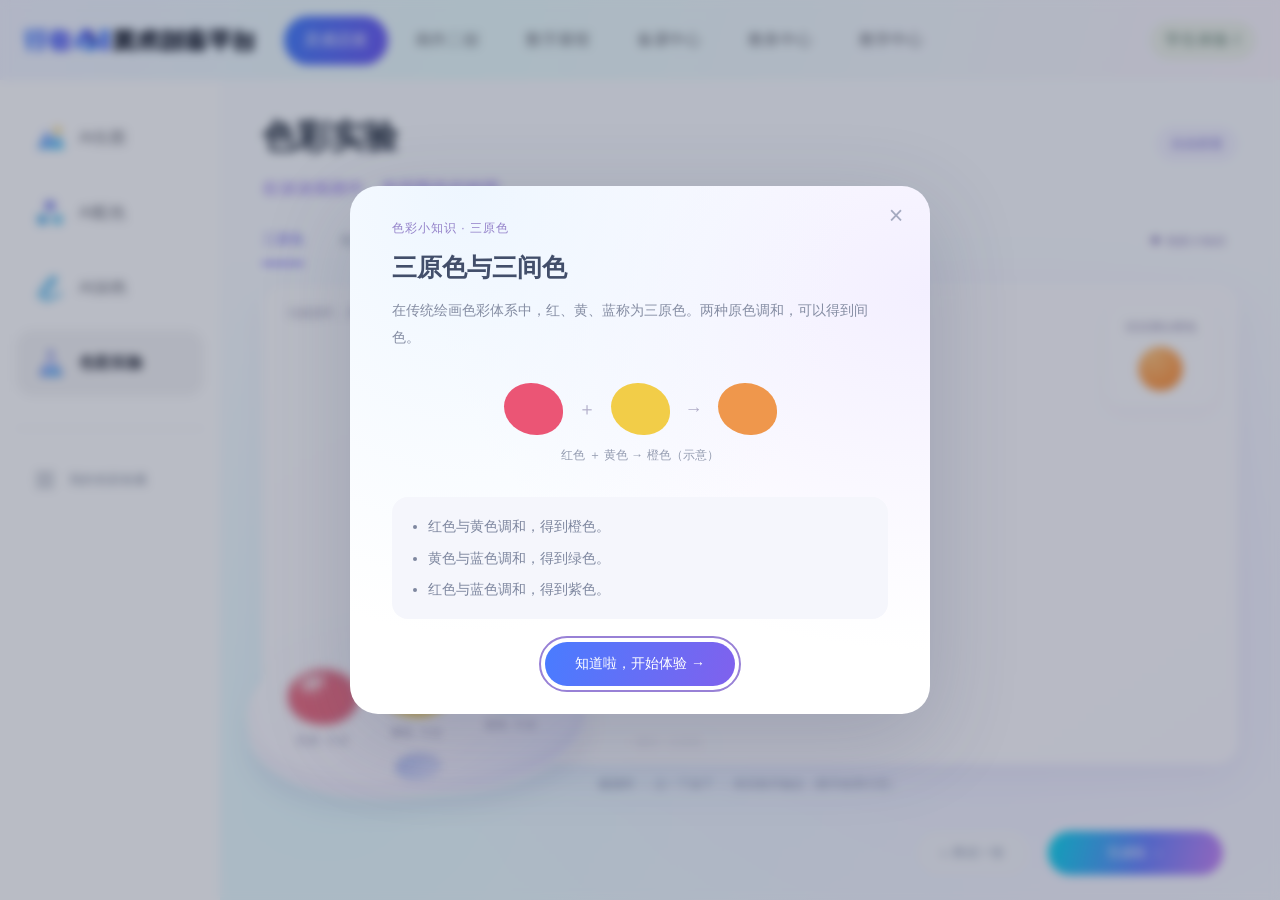
==== 色彩实验_学生端.html @ 9a56389b "Differentiate success and retry with green and amber" ====
<!doctype html><html lang="zh-CN"><meta charset="utf-8"><meta name="viewport" content="width=device-width,initial-scale=1"><title>色彩实验 · 蘸颜料演示</title><link rel="stylesheet" href="色彩实验室_assets/remaining-games.css?v=14"><link rel="stylesheet" href="色彩实验室_assets/chroma-classroom.css?v=3"><link rel="stylesheet" href="色彩实验室_assets/hue-classroom.css?v=9"><style>
*{box-sizing:border-box}body{margin:0;font-family:'PingFang SC',sans-serif;color:#304b50;background:#f9edd6}button{font:inherit;cursor:pointer;border:0}header{height:76px;display:flex;align-items:center;gap:40px;padding:0 35px;background:#fffdf5}header img{width:245px}header span{font-size:15px;color:#7f8b8b}header span:first-of-type{color:#557d73}main{height:calc(100vh - 76px);min-height:650px;position:relative;overflow:hidden;background:#e4eddf}.wall{position:absolute;inset:0 0 24%;background:#e4eddf}.floor{position:absolute;inset:76% 0 0;background:#d7b78d;background-image:repeating-linear-gradient(0deg,transparent 0 66px,#bc976a35 67px 69px)}.headline{position:absolute;left:7%;top:6%;z-index:2}.headline small{letter-spacing:4px;color:#7c9d8d}.headline h1{font-size:40px;margin:12px 0 8px;letter-spacing:5px}.headline p{font-size:14px;color:#7f9589}.window{position:absolute;right:9%;top:7%;width:235px;height:220px;background:#badfd9;border:13px solid #fff8e7;border-radius:110px 110px 0 0;box-shadow:8px 8px 0 #c6d6c5}.window:before{content:'';position:absolute;width:55px;height:55px;border-radius:50%;background:#ffe495;right:27px;top:25px}.window:after{content:'';position:absolute;bottom:0;left:0;width:100%;height:80px;background:#8fbba3;clip-path:polygon(0 80%,30% 10%,65% 65%,100% 20%,100% 100%,0 100%)}.scene{position:absolute;width:min(1180px,96%);height:540px;left:50%;bottom:3%;transform:translateX(-50%)}.object{position:absolute;background:none;padding:0;color:#3c5555;transition:transform .2s;transform-origin:bottom}.object:hover{transform:translateY(-12px) rotate(-2deg)}.object svg{width:100%;height:100%;overflow:visible}.tag{position:absolute;left:50%;bottom:-10px;transform:translateX(-50%) rotate(-3deg);white-space:nowrap;background:#fff9e9;padding:8px 18px;box-shadow:2px 4px 0 #77634214;font-weight:650;font-size:15px}.object small{display:block;font-size:10px;font-weight:400;color:#819089;margin-top:4px}.easel{left:34%;top:22%;width:290px;height:350px}.wheel{left:7%;top:3%;width:210px;height:230px}.lamps{left:3%;bottom:10%;width:230px;height:180px}.flowers{right:6%;top:30%;width:160px;height:230px}.houses{right:22%;bottom:1%;width:210px;height:155px}.fish{left:28%;bottom:0;width:180px;height:120px}.desk{position:absolute;left:25%;right:17%;height:24px;bottom:27%;background:#c49167;border-radius:5px;box-shadow:0 9px 0 #b17f58}.desk:before,.desk:after{content:'';position:absolute;top:24px;width:18px;height:150px;background:#ad805b;transform:rotate(7deg);left:20px}.desk:after{left:auto;right:20px;transform:rotate(-7deg)}.hint{position:absolute;right:30px;bottom:20px;color:#8a7763;font-size:12px}.role{margin-left:auto;background:#eff3e9;padding:9px 15px;border-radius:30px;color:#658371}.stage{position:absolute;inset:0;background:#f6f0df;z-index:10;padding:25px 5%;display:none}.stage.open{display:flex;flex-direction:column}.stagehead{display:flex;align-items:center;gap:25px}.back{background:#fffaf0;padding:12px 20px;border-radius:30px;color:#6c857a}.stage h2{font-size:27px;margin:0}.stagehead p{font-size:13px;color:#8c9688}.stagehead .role{font-size:13px}.toy{flex:1;min-height:0;position:relative;display:flex;justify-content:center;align-items:center;gap:40px}.paper{position:relative;background:#fffef8;width:min(800px,75%);height:72%;min-height:300px;transform:rotate(-1deg);box-shadow:5px 10px 0 #d8c6a430}.paper:before{content:'';position:absolute;width:100px;height:30px;background:#e7cc8d80;top:-13px;left:43%;transform:rotate(4deg);z-index:2}canvas{width:100%;height:100%;touch-action:none;cursor:crosshair}.paints{display:flex;flex-direction:column;gap:25px}.paint{width:68px;height:68px;border-radius:45% 52% 48% 55%;background:var(--c);border:8px solid #fffaf0;box-shadow:0 4px 0 #bdb69b40;transition:transform .2s}.paint.active{transform:scale(1.15);outline:2px dashed #788f7b;outline-offset:5px}.tools{display:flex;align-items:center;justify-content:center;gap:20px;padding:10px}.tools button{padding:12px 24px;background:#fffaf0;border-radius:30px;color:#658075}.tools .finish{background:#4d8877;color:white}.instruction{font-size:14px;color:#839182;text-align:center}.feedback{position:absolute;inset:0;background:#fff9e9ed;display:none;align-items:center;justify-content:center;flex-direction:column;z-index:20}.feedback.show{display:flex}.feedback b{font-size:40px;color:#4d8877}.feedback p{color:#8a9684}.feedback button{margin-top:20px;padding:15px 35px;background:#4d8877;color:white;border-radius:30px}.challenge{display:flex;gap:20px;align-items:center;justify-content:center;flex-wrap:wrap;max-width:850px}.challenge button{background:transparent;padding:0;transition:transform .2s}.challenge button:hover{transform:translateY(-10px)}.challenge svg{width:140px;height:190px}.challenge button.selected{filter:drop-shadow(0 7px 0 #6c927b);transform:translateY(-12px)}.swatches{display:flex;gap:15px}.swatches button{width:50px;height:50px;border-radius:50%;border:5px solid #fff}.sceneart{width:480px;max-width:70vw;height:350px}.choice{display:flex;flex-direction:column;align-items:center;gap:25px}.round{font-size:13px;color:#8a998a}.teacher-note{display:none;background:#fff9e9;padding:14px 20px;color:#688172}.teacher .teacher-note{display:block}.teacher .finish{font-size:0}.teacher .finish:after{content:'发起课堂练习 →';font-size:14px}@media(max-width:850px){header span{display:none}.scene{transform:translateX(-50%) scale(.75);width:1000px;transform-origin:bottom}.headline h1{font-size:30px}.window{right:4%;width:170px;height:180px}.toy{gap:15px}.paper{width:85%}.paints{gap:15px}.paint{width:45px;height:45px}.challenge svg{width:90px;height:140px}}

header.top{height:80px;background:linear-gradient(105deg,#f3f5ff,#eafcfc 37%,#fcf6fd);padding:0 24px;gap:28px}header.top img{width:232px}.brand{padding:0;background:none;display:flex}.mainnav{display:flex;gap:7px;align-items:center;flex:1}.mainnav button{background:none;font-size:16px;padding:14px 20px;border-radius:28px;color:#64666e;white-space:nowrap}.mainnav button.active{background:linear-gradient(105deg,#3e7bfa,#6954f1);color:white}.platform-shell{display:grid;grid-template-columns:220px minmax(0,1fr)}.side{background:white;padding:25px 16px}.side button{background:none;width:100%;display:flex;align-items:center;gap:14px;height:66px;padding:0 19px;border-radius:17px;margin-bottom:9px;color:#6b6d77;font-size:16px;text-align:left}.side button.active{background:#f4f4f5;color:#252937;font-weight:600}.side svg{width:30px;height:30px;flex:none}.side .minor{border-top:1px solid #f0f1f5;margin-top:32px;padding-top:18px}.side .minor button{font-size:13px;color:#8a91a1}.side .minor svg{width:20px;height:20px}.platform-shell>main{height:calc(100vh - 80px);min-height:670px;min-width:0}.headline{top:5%;left:5%}.headline small{letter-spacing:1px}.headline h1{font-size:32px}.window{width:180px;height:180px;right:5%;top:5%}.scene{transform:translateX(-50%) scale(.88);transform-origin:bottom;width:1100px}.stage{padding:24px 4%}.feedback{position:absolute}.platform-shell .role{white-space:nowrap}.side .active{cursor:default}@media(max-width:1200px){.mainnav button{padding:12px 10px!important;font-size:14px!important}.platform-shell{grid-template-columns:180px minmax(0,1fr)}.side{padding:20px 8px}.side button{font-size:14px}.scene{transform:translateX(-50%) scale(.72)}.headline h1{font-size:28px}}@media(max-width:850px){.platform-shell{grid-template-columns:90px minmax(0,1fr)}.side button{font-size:11px;flex-direction:column;height:76px;gap:6px;padding:10px 0}.side .minor{display:none}.mainnav{display:none}.scene{transform:translateX(-50%) scale(.57)}header.top img{width:210px}.window{display:none}}

/* Platform-native dipping demonstration */
.platform-shell>main{background:#fff}.headline,.window,.floor,.wall,.scene,.hint{display:none}.stage{display:flex;position:relative;inset:auto;height:100%;background:radial-gradient(ellipse at 50% 80%,#eff4ff88,transparent 65%),#fff;padding:28px 5%}.stagehead{position:relative;justify-content:center;text-align:center;min-height:110px;align-items:flex-start}.stagehead h2{font-size:28px;color:#222c3c}.stagehead p{color:#9298a7}.stagehead .back{position:absolute;left:0;top:0;font-size:12px;background:none;color:#8c95a9}.stagehead .round{position:absolute;right:0;top:0;background:#f3f2ff;color:#8276d5}.toy{gap:0;min-height:350px;align-items:stretch;padding:20px 15px 0}.paper{width:100%;height:auto;min-height:340px;transform:none;background:#fff;border:1px solid #e8ebf6;border-radius:12px;box-shadow:0 8px 25px #526baa09;overflow:hidden}.paper:before{display:none}.paper canvas{display:block;border-radius:12px;cursor:none}.paints{position:absolute;bottom:18px;left:38px;flex-direction:row;gap:18px;background:#f1f4ffdb;border-radius:28px;padding:12px 22px;z-index:5;border:1px solid white;box-shadow:0 6px 14px #627cb512}.paint{width:54px;height:49px;border:6px solid #fff;border-radius:48%;box-shadow:0 3px 5px #59718c18,inset 0 4px 0 #ffffff65}.paint.active{outline:2px solid #b2a5fa;outline-offset:3px;transform:none}.tools{justify-content:flex-end;padding:18px 15px 5px}.tools button{background:#f7f8fc;color:#8c96ac;font-size:13px}.tools .finish{background:linear-gradient(105deg,#3e7bfa,#6954f1);color:white;padding:13px 32px}.instruction{color:#8d98b0;font-size:13px;margin:18px 0 0}.toolnav{display:flex;justify-content:center;gap:34px;margin:0 0 4px}.toolnav button{background:none;padding:10px 0;color:#8b94a8;font-size:14px}.toolnav button.active{color:#6659ed;border-bottom:3px solid #7968fb}.demo-brush{position:absolute;width:32px;height:140px;pointer-events:none;z-index:9;transform:translate(-9px,-125px) rotate(25deg);transform-origin:10px 125px;filter:drop-shadow(2px 4px 2px #5866a520)}.demo-brush svg{width:100%;height:100%}.dip-state{position:absolute;top:16px;left:20px;color:#a5aec0;font-size:12px;pointer-events:none}.paint{transition:transform .2s}.paint.dipping{transform:scale(.9)}.platform-shell .stagehead .role{margin-left:0}.teacher-note{font-size:12px}@media(max-width:850px){.toolnav{gap:15px}.paints{left:25px;gap:12px}.paint{width:44px;height:42px}}

/* Explicit vertical flow: no dependency on scene-open class */
.stage{flex-direction:column!important;min-width:0;overflow:hidden}.stagehead{flex:none;width:100%;min-height:105px}.stagehead>div{min-width:0}.toolnav{flex:none;width:100%;min-height:48px}.toolnav button{white-space:nowrap;flex:none}.toy{width:100%;flex:1;min-height:280px}.instruction{flex:none}.tools{flex:none;width:100%;min-height:65px}.paper{position:relative;min-width:0;width:100%;height:100%;min-height:280px}.paper canvas{position:absolute;inset:0;width:100%;height:100%}.stagehead h2{white-space:nowrap}.tools button{white-space:nowrap}.stagehead .back{top:0;left:0}.stagehead .round{top:0;right:0}

.stage{background:radial-gradient(ellipse at 75% 70%,#ece8ffb0,transparent 55%),radial-gradient(ellipse at 10% 88%,#d8fbff90,transparent 55%),#fbfdff;padding:26px 4% 20px}.stagehead{justify-content:flex-start;text-align:left;min-height:120px}.stagehead h2{font-size:34px;margin:8px 0 12px}.stagehead p{font-size:17px;color:#8c6ced}.stagehead .back{display:none}.stagehead .round{top:20px}.toolnav{justify-content:flex-start;gap:36px;padding-left:0}.toy{padding:15px 0 0;min-height:350px}.paper{background:linear-gradient(145deg,#fff,#fdfbff);border:0;box-shadow:0 14px 35px #a49bdf1b;border-radius:22px;overflow:visible}.paper canvas{border-radius:22px;cursor:grab}.paper canvas:active{cursor:grabbing}.dip-state{top:21px;left:25px;color:#aaa8bd}.mix-palette{position:absolute;bottom:-32px;left:-15px;width:340px;height:175px;z-index:6;background:linear-gradient(145deg,#fff,#faf6ff 65%,#e6e7ff);border:3px solid #ffffff;border-radius:48% 50% 40% 44%;box-shadow:inset 0 -9px 12px #a8a1da23,0 14px 20px #9d9bc52b;transform:rotate(-5deg);display:flex;align-items:center;justify-content:center;gap:19px;padding:10px 20px 28px}.pigment{display:flex;flex-direction:column;align-items:center;gap:6px;transform:rotate(5deg)}.pigment button.paint{position:relative;width:75px;height:60px;border:4px solid #fff8;border-radius:49%;background:radial-gradient(ellipse at 32% 22%,#ffffffa0 0%,transparent 27%),radial-gradient(ellipse at 45% 35%,var(--c),var(--c) 55%,color-mix(in srgb,var(--c),#6b4380 18%));box-shadow:inset 0 4px 6px #9a8aa635,0 2px 0 white;outline:none}.pigment button.paint:after{content:'';position:absolute;width:25px;height:8px;left:12px;top:8px;border-radius:50%;background:#fff8;transform:rotate(-20deg)}.pigment button.paint.active{outline:2px solid #ae9afd;outline-offset:4px}.pigment small{font-size:11px;color:#8885a5}.mix-palette:after{content:'';position:absolute;width:47px;height:27px;bottom:13px;left:140px;background:linear-gradient(130deg,#b9c5f8,#e8e7fe);border-radius:50%;box-shadow:inset 0 3px 5px #8e8dc52b}.demo-brush{width:55px;height:210px;transform:translate(-15px,-185px) rotate(30deg);transform-origin:15px 185px;filter:drop-shadow(4px 8px 5px #7468b529)}.target-chip{position:absolute;right:22px;top:20px;z-index:3;background:#fff9;border:1px solid #fff;padding:14px 18px;border-radius:18px;box-shadow:0 7px 15px #b4a8d514;text-align:center;font-size:12px;color:#8f88aa;pointer-events:none}.target-chip i{display:block;margin:10px auto 0;width:45px;height:45px;border-radius:50%;background:radial-gradient(circle at 30% 20%,#ffbf73,#ff9942 65%,#f58632);box-shadow:inset 0 2px 3px #fff6}.tools{padding-top:47px}.tools .finish{background:linear-gradient(105deg,#05d9ee,#6980ff 55%,#c881f4);min-width:175px}.instruction{margin-top:12px;margin-left:260px;font-size:12px}.paints{display:none}@media(max-width:900px){.stagehead h2{font-size:27px}.mix-palette{width:275px;height:150px;gap:10px}.pigment button.paint{width:60px;height:50px}.mix-palette:after{left:115px}.instruction{margin-left:220px}.toolnav{gap:23px}}

.undo-paint{position:absolute;left:350px;bottom:5px;background:#fff9;border:1px solid #e8e7f6;border-radius:20px;padding:8px 14px;font-size:11px;color:#9a91b5;z-index:8}.undo-paint:disabled{opacity:.35;cursor:default}.game-caption{position:absolute;top:18px;left:22px;font-size:12px;color:#a29db8}.rich-area{height:100%;width:100%;position:relative;display:flex;align-items:center;justify-content:center;gap:30px;background:radial-gradient(ellipse at 50% 80%,#ececff70,transparent 65%);border-radius:22px}.rich-area .challenge{gap:16px}.rich-area .challenge button{position:relative;filter:drop-shadow(0 9px 9px #9990c015)}.rich-area .challenge button.selected{filter:drop-shadow(0 5px 0 #afa2f3)}.rich-area svg{overflow:visible}.rich-meta{position:absolute;right:16px;top:12px;display:flex;gap:8px;align-items:center}.rich-meta select{font:inherit;font-size:12px;color:#8c83aa;background:#fff;border:1px solid #eeeafa;padding:8px 12px;border-radius:20px}.rich-level{font-size:11px;color:#9c90bd}.rich-note{position:absolute;bottom:18px;left:0;width:100%;text-align:center;font-size:12px;color:#a39bb6}.rich-pieces{display:flex;flex-direction:column;gap:15px}.rich-pieces button{width:56px;height:56px;border-radius:17px;border:4px solid white;box-shadow:0 5px 10px #8175c420}.rich-pieces button:hover{transform:translateY(-3px)}.rich-swatches{display:flex;gap:12px;justify-content:center;flex-wrap:wrap;max-width:420px}.rich-swatches button{width:39px;height:39px;border-radius:50%;border:4px solid #fff;box-shadow:0 3px 7px #8b83b325}.rich-swatches button.active{outline:2px solid #a595f0;outline-offset:3px}.rich-art{width:420px;height:275px;max-width:50vw;cursor:pointer}.rich-badge{color:#8a7bc6;background:#f5f0ff;padding:8px 14px;border-radius:20px;font-size:12px}.challenge .rank{display:block;font-size:12px;color:#a59abb;margin-top:5px}.stage .instruction{max-width:100%;margin-left:0}.stage{min-height:0}.platform-shell>main{min-height:640px}.stagehead{min-height:108px}.tools{padding-top:38px}.paper{min-height:270px}.rich-area .challenge svg{width:125px;height:175px}@media(max-width:1000px){.rich-area .challenge svg{width:90px}.rich-art{width:340px}.undo-paint{left:280px;font-size:10px}}

.rich-area{flex-direction:column;padding:52px 15px 10px;gap:12px}.rich-note{position:static;flex:none;min-height:18px;margin-top:4px}.rich-art{height:230px}.rich-area .challenge svg{height:150px}.rich-pieces{display:grid;grid-template-columns:repeat(2,45px);gap:10px}.rich-pieces button{width:45px;height:45px}

.lesson-toy{width:100%;height:100%;display:flex;align-items:center;justify-content:center;gap:34px;position:relative;padding:45px 20px 20px}.lesson-picture{width:min(560px,65%);height:280px;overflow:visible}.lesson-controls{width:190px;display:flex;flex-direction:column;gap:18px;align-items:flex-start}.lesson-controls h3{font-size:19px;margin:0;color:#655d8b}.lesson-controls p{font-size:12px;color:#9a91ac;line-height:1.8;margin:0}.tone-choices{display:flex;gap:8px;flex-wrap:wrap}.tone-choices button{width:42px;height:42px;border:4px solid white;border-radius:12px;box-shadow:0 4px 8px #a99bc626}.tone-choices button.active{outline:2px solid #9c8be2;outline-offset:2px}.region-label{font-size:11px;fill:#fff;pointer-events:none}.lesson-banner{position:absolute;top:8px;left:10px;right:10px;display:flex;align-items:center;justify-content:space-between;font-size:12px;color:#9c91b1}.lesson-banner button{background:#fff;border:1px solid #ece7f7;border-radius:20px;padding:7px 13px;color:#a094b8}.lesson-step{display:flex;gap:8px}.lesson-step span{padding:6px 10px;border-radius:15px;background:#f2eef9;color:#b2a8c6;font-size:11px}.lesson-step span.on{background:#e9e2ff;color:#8a72cf}.reveal-button{background:linear-gradient(110deg,#7e9df4,#b193ec);color:#fff;border-radius:20px;padding:10px 17px;font-size:12px}.lesson-picture [data-region]{cursor:pointer;transition:fill .3s}.lesson-picture .focused{stroke:#fff;stroke-width:3;stroke-dasharray:7 5}.target-preview{display:flex;gap:5px;align-items:center;font-size:11px;color:#a294b5}.target-preview i{width:22px;height:22px;border-radius:7px;border:2px solid #fff}.hide-palette{display:flex;flex-wrap:wrap;gap:10px}.hide-palette button{width:38px;height:38px;border-radius:50%;border:4px solid white;box-shadow:0 3px 6px #9d91b533}.hide-palette button.active{outline:2px solid #a38cdf;outline-offset:3px}@media(max-width:900px){.lesson-toy{gap:15px;padding:45px 0 10px}.lesson-controls{width:160px}.lesson-picture{height:245px}.tone-choices button{width:35px;height:35px}}

.nature-create{height:100%;width:100%;position:relative;display:flex;flex-direction:column;gap:12px;padding:40px 10px 0}.nature-create .lesson-banner{top:0}.nature-work{display:flex;flex:1;gap:22px;min-height:0;align-items:center;justify-content:center}.nature-sheet{width:min(590px,70%);height:270px;background:#fff;border-radius:18px;box-shadow:0 8px 25px #a99cc91c;touch-action:none}.nature-tray{width:180px;display:flex;flex-direction:column;gap:14px}.nature-tray h3{font-size:16px;color:#71658e;margin:0}.nature-tray p{font-size:11px;color:#aaa0b9;margin:0;line-height:1.7}.nature-colors{display:flex;gap:8px;flex-wrap:wrap}.nature-colors button{width:37px;height:37px;border:4px solid white;border-radius:50%;box-shadow:0 3px 7px #9d8ebc22}.nature-colors button.active{outline:2px solid #a38cde;outline-offset:2px}.nature-stamps{display:flex;gap:8px}.nature-stamps button{width:48px;height:48px;border-radius:13px;background:#f4f1fc;padding:5px;color:#8c79b3}.nature-stamps button.active{outline:2px solid #b5a1e7}.nature-stamps svg{width:100%;height:100%;pointer-events:none}.nature-footer{display:flex;justify-content:center;gap:15px;align-items:center;font-size:11px;color:#a297b5}.nature-footer button{background:#fff;border:1px solid #eee7f8;border-radius:20px;padding:7px 13px;color:#a08ab9}.nature-sheet [data-zone]{cursor:pointer;transition:fill .2s}.nature-sheet [data-stamp]{cursor:grab}.nature-sheet .stamp-chosen{filter:drop-shadow(0 0 4px #9b83db)}@media(max-width:900px){.nature-tray{width:150px}.nature-sheet{height:245px}.nature-work{gap:12px}.nature-colors button{width:31px;height:31px}}

.free-region-toggle{position:absolute;right:18px;top:10px;z-index:8;background:#fff;border:1px solid #e5dff6;border-radius:20px;padding:8px 14px;font-size:12px;color:#9380bb}.lesson-toy .free-region-toggle{right:125px}.free-region-panel{position:relative;width:100%;height:100%;display:flex;gap:25px;align-items:center;padding:40px 10px 15px}.free-region-canvas{width:72%;height:280px;background:#fff;border:1px solid #eee9f7;border-radius:18px;box-shadow:0 8px 20px #b5a5cc12;touch-action:none;cursor:crosshair}.free-region-controls{width:180px;display:flex;flex-direction:column;gap:17px}.free-region-controls h3{font-size:18px;color:#75658d;margin:0}.free-region-controls p{color:#a297b0;font-size:12px;line-height:1.8;margin:0}.free-region-controls button{border-radius:20px;background:#f2eefb;color:#9a85b7;padding:8px 13px;font-size:12px}.free-region-tones{display:flex;flex-wrap:wrap;gap:8px}.free-region-tones button{width:34px;height:34px;border-radius:50%;padding:0;border:3px solid white;box-shadow:0 3px 8px #a99bc524}.free-region-tones button.active{outline:2px solid #a68dd7;outline-offset:2px}.free-region-controls .delete-region{background:#fff;color:#b9a7bb;border:1px solid #eee6f0}.free-region-controls .delete-region:disabled{opacity:.4}

.free-region-controls .delete-region,#free-count{display:none!important}.free-region-panel>.free-region-toggle{top:0;right:auto;left:10px;font-size:11px;padding:5px 10px;background:transparent;border:0;color:#a99bb9}.free-region-controls{gap:22px}.free-region-controls #free-undo{align-self:flex-start;background:transparent;border:0;padding-left:0}.free-region-controls p{font-size:12px}.free-region-tones{flex-wrap:nowrap;gap:7px}.free-region-tones button{width:29px;height:29px;flex:none}

.mountain-game{width:100%;height:100%;position:relative;padding:20px 5px 0;display:flex;align-items:center;justify-content:center;gap:28px}.mountain-sheet{width:74%;height:300px;touch-action:none;cursor:crosshair;box-shadow:0 12px 24px #a99cc91c;border-radius:22px;background:#fff}.mountain-palette{width:150px;display:flex;flex-direction:column;gap:18px}.mountain-palette h3{font-size:18px;color:#716086;margin:0}.mountain-palette p{font-size:12px;color:#a499b1;line-height:1.8;margin:0}.mountain-colors{display:flex;gap:10px;flex-wrap:wrap}.mountain-colors button{width:38px;height:38px;border-radius:12px;border:3px solid white;box-shadow:0 4px 8px #a89ac62a;cursor:grab}.mountain-palette>button{padding:8px 0;background:none;font-size:12px;color:#a293b4;text-align:left}.mountain-progress{position:absolute;top:-10px;left:10px;font-size:12px;color:#a59ab6}.mountain-ghost{position:fixed;pointer-events:none;width:35px;height:35px;border-radius:12px;border:3px solid white;z-index:100;box-shadow:0 4px 12px #8473a450;transform:translate(-50%,-50%)}@media(max-width:900px){.mountain-sheet{width:73%;height:270px}.mountain-palette{width:130px}.mountain-colors{gap:6px}}

.mountain-colors button{cursor:pointer;touch-action:manipulation}.mountain-colors button.tone-selected{outline:3px solid #ab92e0;outline-offset:3px;transform:translateY(-2px)}

.value-unit{width:100%;height:100%;display:flex;flex-direction:column;align-items:center;justify-content:center;gap:18px;position:relative}.value-heading{text-align:center}.value-heading h3{font-size:23px;margin:0 0 9px;color:#5c567c}.value-heading p{font-size:13px;color:#9992ab;margin:0}.value-steps{display:flex;gap:20px;color:#b6aec6;font-size:12px}.value-steps .on{color:#8971cf}.value-objects{display:flex;align-items:center;justify-content:center;gap:18px;padding:16px}.value-object{background:none;padding:0;position:relative;transition:transform .2s}.value-object svg{width:108px;height:120px;filter:drop-shadow(0 7px 5px #afa2ca20)}.value-object.chosen{transform:translateY(-10px)}.value-object.chosen:after{content:'✓';position:absolute;bottom:-5px;left:40%;background:#a38bd6;color:white;border-radius:50%;width:22px;height:22px;line-height:22px;font-size:12px}.value-order .value-object.chosen:after{content:'↔'}.value-numbers{font-size:11px;color:#b0a5bf;display:block;margin-top:8px}.value-match{display:flex;align-items:center;gap:35px}.value-sample{text-align:center;font-size:12px;color:#a294b5}.value-sample i{display:block;width:130px;height:130px;border-radius:28px;margin:12px 0;box-shadow:0 8px 20px #aaa0bd18}.value-match input{accent-color:#a58bd8;width:250px}.value-status{font-size:13px;color:#9381b5;text-align:center;min-height:24px}.value-classinfo{font-size:11px;color:#b3a7c2}.value-objects button:focus-visible{outline:3px solid #cab6ed;border-radius:20px}.value-recap{display:flex;gap:25px;text-align:center;color:#9c8eaf;font-size:12px}.value-recap b{display:block;font-size:22px;color:#8871b0;margin-bottom:7px}@media(max-width:1000px){.value-object svg{width:80px;height:95px}.value-objects{gap:9px}.value-match{gap:20px}.value-match input{width:180px}}

.value-art-head{display:flex;gap:12px;align-items:center;justify-content:center}.value-art-head button{background:none;color:#a593b9;font-size:12px;padding:6px 10px;border-radius:20px}.value-art-head button.selected{background:#eee7fa;color:#9078bb}.value-art-layout{display:flex;align-items:center;justify-content:center;gap:35px;width:100%}.value-artwork{width:310px;height:255px;flex:none;filter:drop-shadow(0 9px 10px #a497c323)}.value-art-layout #value-body{min-width:0}.value-art-layout .value-object svg{width:70px;height:85px}.value-art-layout .value-objects{gap:9px;padding:12px 0}.value-art-layout .value-match{gap:12px}.value-art-layout .value-sample i{width:75px;height:85px;border-radius:17px}.value-art-layout .value-match input{width:140px}.value-art-layout .value-match{flex-wrap:wrap;max-width:290px;justify-content:center}.value-unit{gap:12px}.value-unit .value-heading h3{font-size:20px}.value-unit .value-heading p{font-size:12px}.value-art-progress{display:flex;gap:8px;align-items:center;justify-content:center;font-size:11px;color:#a89bb8}.value-art-progress i{width:35px;height:4px;background:#e7e0f2;border-radius:3px}.value-art-progress i.done{background:#b69bdc}.value-art-compare{background:none;color:#a68cbd;font-size:12px;padding:5px 12px}.value-art-finale{display:flex;flex-direction:column;gap:12px;align-items:center}.value-art-finale button{background:#f1ebfa;color:#a08bb9;padding:8px 18px;border-radius:20px}.value-classinfo{display:none}@media(max-width:1050px){.value-artwork{width:250px;height:225px}.value-art-layout{gap:20px}.value-art-layout .value-object svg{width:54px}.value-art-layout .value-objects{gap:4px}}

.value-unit{padding-top:18px;gap:9px;justify-content:center}.value-art-head{margin-top:0;min-height:26px;flex:none}.value-artwork{height:220px;width:270px}.value-art-layout{gap:30px}.value-unit .value-heading h3{margin-bottom:6px}.value-art-progress{min-height:12px}.value-unit .value-status{min-height:18px}

.value-unit{max-width:850px;margin:auto;padding:10px 25px 0;gap:20px}.value-steps{margin-bottom:3px;gap:28px}.value-unit .value-heading h3{font-size:25px;margin-bottom:12px;color:#5e567c}.value-unit .value-heading p{font-size:13px;line-height:1.8;color:#a097af}.value-unit .value-objects{gap:22px;padding:22px 0}.value-object svg{width:108px;height:125px;filter:drop-shadow(0 6px 8px #a99bc514)}.value-object svg rect{rx:12}.value-match{gap:28px}.value-sample i{border-radius:16px;width:140px;height:140px;box-shadow:0 6px 15px #aaa0bd12}.value-status{max-width:600px;line-height:1.8}.value-art-head,.value-art-layout,.value-art-progress{display:none!important}.value-unit #value-body{min-height:175px;display:flex;align-items:center;justify-content:center}.value-recap b{font-size:24px}.value-unit .value-classinfo{display:none}

.restore-game{width:100%;height:100%;display:flex;flex-direction:column;align-items:center;justify-content:center;gap:13px;padding:10px}.restore-game h3{font-size:24px;color:#62577f;margin:0}.restore-game p{font-size:13px;color:#a197b1;margin:0}.restore-picture{width:440px;height:270px;max-width:85%;overflow:visible;filter:drop-shadow(0 9px 12px #b0a0ca20)}.restore-picture [data-value-region]{cursor:pointer;transition:fill .25s,opacity .2s}.restore-picture .selected{stroke:#fff;stroke-width:4;stroke-dasharray:6 4}.restore-top{font-size:11px;color:#ae9ebd;display:flex;gap:18px}.restore-bottom{font-size:12px;color:#a18bb8;min-height:24px}.restore-picture .locked{pointer-events:none}.restore-game .restore-label{font-size:11px;fill:#a699b9}.restore-game .restore-instruction{font-size:11px;color:#b0a5bd}

.task-pool-label{position:absolute;right:15px;top:0;font-size:11px;color:#aa99bd;z-index:10;background:#f6f0fc;padding:6px 12px;border-radius:20px}.pool-strip{display:flex;gap:16px;align-items:center;justify-content:center;font-size:11px;color:#b0a2bd}.pool-slot{width:58px;height:70px;border-radius:14px;background:#f0eaf7;border:2px dashed #c9b9df;display:grid;place-items:center;color:#b0a0c2;font-size:20px}.pool-options{display:flex;gap:14px;align-items:center;justify-content:center}.pool-options button{width:62px;height:70px;border-radius:14px;border:3px solid white;box-shadow:0 5px 10px #a798c724}.pool-options button.chosen{outline:3px solid #ac90d8;outline-offset:3px}.pool-demo{display:flex;gap:24px;align-items:center}.pool-demo i{display:block;width:90px;height:90px;border-radius:18px}.pool-demo>div{padding:25px;border-radius:20px}

.correct-pop{position:absolute;inset:0;z-index:60;display:flex;align-items:center;justify-content:center;flex-direction:column;gap:13px;background:#ffffffb8;backdrop-filter:blur(3px);pointer-events:none;border-radius:24px;animation:correct-enter .23s ease-out}.correct-pop svg{width:100px;height:100px;overflow:visible;filter:drop-shadow(0 8px 12px #a68ac92a)}.correct-pop b{font-size:24px;color:#8467bd;font-weight:650}.correct-pop small{font-size:12px;color:#a493b8}.correct-spark{transform-origin:center;animation:correct-star .6s ease-out}@keyframes correct-enter{from{opacity:0;transform:scale(.94)}to{opacity:1;transform:scale(1)}}@keyframes correct-star{0%{transform:scale(.2) rotate(-20deg)}65%{transform:scale(1.12) rotate(6deg)}100%{transform:scale(1) rotate(0)}}

.teacher-lesson{display:none;align-items:center;gap:14px;background:#f7f5ff;border:1px solid #eee8fb;border-radius:15px;padding:12px 16px;margin:10px 0 14px;font-size:12px;color:#9685b0}.teacher .teacher-lesson{display:flex}.teacher-lesson label{display:flex;align-items:center;gap:7px}.teacher-lesson select{background:#fff;border:1px solid #e7dff4;border-radius:9px;padding:7px;color:#8f7ba8;font:inherit}.teacher-lesson button{background:linear-gradient(110deg,#6886f5,#a07ce9);color:#fff;padding:9px 16px;border-radius:18px;margin-left:auto;font:inherit}.teacher-lesson-note{font-size:10px;color:#b1a3be}.teacher .teacher-note{display:none}.teacher .stagehead{min-height:90px}.teacher .value-unit{padding-top:0}.teacher-dialog{position:absolute;inset:0;z-index:70;background:#fffffff0;display:flex;flex-direction:column;align-items:center;justify-content:center;gap:15px;padding:25px;text-align:center;border-radius:20px}.teacher-dialog h3{font-size:22px;color:#8a73b0;margin:0}.teacher-dialog p{font-size:13px;color:#a595b4;max-width:490px;line-height:1.8}.teacher-dialog button{background:#a18bd2;color:#fff;padding:11px 22px;border-radius:20px}.teacher .tools .finish{font-size:13px}.teacher .tools .finish:after{display:none}
</style><svg aria-hidden="true" style="position:absolute;width:0;height:0;overflow:hidden"><defs><linearGradient id="ig" x2="1" y2="1"><stop stop-color="#9b9bff"/><stop offset="1" stop-color="#51cef2"/></linearGradient><symbol id="ic-image" viewBox="0 0 32 32"><path fill="url(#ig)" d="M3 25 11 10q2-3 4 0l5 9 3-5q2-2 4 1l4 10q1 3-3 3H6q-5 0-3-3Z"/><path fill="#f8d262" d="m24 2 2 4 4 2-4 2-2 4-2-4-4-2 4-2Z"/></symbol><symbol id="ic-color" viewBox="0 0 32 32"><circle cx="16" cy="8" r="6" fill="#8b92ee"/><circle cx="8" cy="23" r="6" fill="#61b4e8"/><circle cx="24" cy="23" r="6" fill="#78caf0"/></symbol><symbol id="ic-pen" viewBox="0 0 32 32"><path d="M4 25C17-1 30 0 16 16S12 31 27 22" fill="none" stroke="#57b9ec" stroke-width="3.5" stroke-linecap="round"/></symbol><symbol id="ic-lab" viewBox="0 0 32 32"><path d="M13 3h7m-5 0v9L6 26q-2 4 3 4h17q5 0 2-4l-9-14V3" stroke="#8b95e3" stroke-width="2" fill="#eef0ff" stroke-linecap="round"/><path d="m11 19-5 8q-1 2 3 2h17q3 0 1-2l-5-8Z" fill="url(#ig)"/><circle cx="16" cy="23" r="2" fill="#fff8"/></symbol><symbol id="ic-class" viewBox="0 0 24 24"><rect x="3" y="4" width="18" height="13" rx="2" fill="none" stroke="currentColor" stroke-width="1.6"/><path d="M8 21h8m-4-4v4m-5-12h10m-10 4h6" fill="none" stroke="currentColor" stroke-width="1.6" stroke-linecap="round"/></symbol><symbol id="ic-back" viewBox="0 0 24 24"><path d="M8 4 3 9l5 5M4 9h9a6 6 0 0 1 0 12" fill="none" stroke="currentColor" stroke-width="1.7" stroke-linecap="round" stroke-linejoin="round"/></symbol><symbol id="ic-grid" viewBox="0 0 24 24"><rect x="3" y="3" width="7" height="7" rx="2" fill="none" stroke="currentColor" stroke-width="1.6"/><rect x="14" y="3" width="7" height="7" rx="2" fill="none" stroke="currentColor" stroke-width="1.6"/><rect x="3" y="14" width="7" height="7" rx="2" fill="none" stroke="currentColor" stroke-width="1.6"/><rect x="14" y="14" width="7" height="7" rx="2" fill="none" stroke="currentColor" stroke-width="1.6"/></symbol><symbol id="bird" viewBox="0 0 320 250"><ellipse cx="170" cy="219" rx="92" ry="11" fill="#becddd" opacity=".22"/><path d="m55 151 67-63 103 66-62 44Z" fill="#e6e9f0"/><path d="m121 89 23-65 63 103-44 71Z" fill="var(--result)"/><path d="m144 24 19 174 44-71Z" fill="#ffffff32"/><path d="m163 198 62-44 50 6-45 29Z" fill="var(--result)"/><path d="m225 154 29-44 27 50Z" fill="var(--result)"/><path d="m254 110 40 40-13 10Z" fill="#ede3ce"/><path d="m55 151 37 56 71-9Z" fill="var(--result)"/><path d="m121 89-29 118 71-9Z" fill="#0000000d"/><path d="m254 110 21 50-50-6Z" fill="#ffffff25"/><circle cx="267" cy="145" r="2.1" fill="#536277"/></symbol></defs></svg><header class="top"><button class="brand" data-view="home" aria-label="返回平台首页"><img src="色彩实验室_assets/logo.png" alt="行者AI美术创客平台"></button><nav class="mainnav"><button data-view="lab" class="active">灵感启发</button><button data-static>画作二创</button><button data-static>数字展馆</button><button data-static>备课中心</button><button data-static>教务中心</button><button data-static>教学中心</button></nav><button class="role" id="role">学生体验 ⇄</button></header><div class="platform-shell"><aside class="side"><button data-static><svg><use href="#ic-image"/></svg>AI生图</button><button data-static><svg><use href="#ic-color"/></svg>AI配色</button><button data-static><svg><use href="#ic-pen"/></svg>AI涂鸦</button><button class="active" data-view="lab"><svg><use href="#ic-lab"/></svg>色彩实验</button><div class="minor"><button id="open-records"><svg><use href="#ic-grid"/></svg>我的色彩收藏</button></div></aside><main><div class="wall"></div><div class="floor"></div><div class="headline"><small>灵感启发 / 色彩实验</small><h1>今天，玩点什么颜色？</h1><p>点一点画室里的小物件，开始你的色彩发现。</p></div><div class="window"></div><div class="scene"><div class="desk"></div><button class="object easel" data-tool="mix"><svg viewBox="0 0 290 350"><path d="M75 340 135 8 155 8 215 340M65 290h160" stroke="#ae7f58" stroke-width="15" fill="none" stroke-linecap="round"/><path d="M25 55h240v220H25z" fill="#fffaf0" stroke="#d9b582" stroke-width="9"/><path d="M62 160q25-65 65-20t60-12" stroke="#ee7480" stroke-width="40" fill="none" stroke-linecap="round"/><path d="M95 180q40-60 105-30" stroke="#f3c645" stroke-width="40" fill="none" stroke-linecap="round"/><path d="m208 90-30 125" stroke="#668caa" stroke-width="9"/><path d="m178 215-8 20 17-7" fill="#df9b5e"/></svg><span class="tag">三原色<small>蘸一蘸，涂一涂</small></span></button><button class="object wheel" data-tool="hue"><svg viewBox="0 0 210 230"><path d="m88 190-20 35m55-35 20 35" stroke="#a68366" stroke-width="10"/><circle cx="105" cy="100" r="86" fill="#faf6df"/><g id="roomwheel"></g><circle cx="105" cy="100" r="27" fill="#fff8e7"/><circle cx="105" cy="100" r="9" fill="#b59367"/></svg><span class="tag">色相<small>转动彩虹风车</small></span></button><button class="object lamps" data-tool="light"><svg viewBox="0 0 230 180"><path d="M20 25q90 35 190-5" stroke="#9b9f7f" stroke-width="3" fill="none"/><path d="M55 35v28m62-19v25m62-32v27" stroke="#9b9f7f" stroke-width="3"/><path d="M28 70q27-35 54 0v60H28z" fill="#6d83ba"/><path d="M90 76q27-35 54 0v60H90z" fill="#a4b5d5"/><path d="M152 70q27-35 54 0v60h-54z" fill="#d6e3ed"/></svg><span class="tag">明度<small>寻找不一样的光</small></span></button><button class="object flowers" data-tool="chroma"><svg viewBox="0 0 160 230"><path d="M80 180V65m0 70-40-30m40 10 35-40" stroke="#7e9e72" stroke-width="7" fill="none"/><g fill="#e6a578"><circle cx="60" cy="48" r="22"/><circle cx="90" cy="38" r="22"/><circle cx="109" cy="64" r="22"/><circle cx="85" cy="85" r="22"/><circle cx="57" cy="77" r="22"/></g><circle cx="81" cy="62" r="19" fill="#f7dc8f"/><path d="M40 154h80l-12 70H52z" fill="#a5b9ad"/><path d="M40 154h80" stroke="#819b8e" stroke-width="10"/></svg><span class="tag">纯度<small>花园里的鲜与灰</small></span></button><button class="object houses" data-tool="analog"><svg viewBox="0 0 210 155"><path d="M20 65h75v80H20z" fill="#c6d2a1"/><path d="m8 65 50-50 50 50" fill="#7d9e7c"/><path d="M108 45h80v100h-80z" fill="#e3cb92"/><path d="m98 45 50-40 50 40" fill="#aaa970"/><path d="M40 94h20v32H40m95-50h25v25h-25" fill="#fff4d5"/></svg><span class="tag">相近色<small>给小屋换件衣服</small></span></button><button class="object fish" data-tool="contrast"><svg viewBox="0 0 180 120"><path d="M15 15h150v90H15z" fill="#8fc1c6"/><path d="M20 90q30-20 65 0t75-2" fill="none" stroke="#73a7ad" stroke-width="7"/><ellipse cx="90" cy="58" rx="36" ry="23" fill="#f0b26d"/><path d="m117 58 27-22v44z" fill="#f0b26d"/><circle cx="73" cy="54" r="3" fill="#52646a"/></svg><span class="tag">对比度<small>谁是画面的小主角</small></span></button></div><div class="hint">六种玩法 · 每次都有新发现</div><section class="stage" id="stage"><div class="stagehead"><button class="back" id="back">↻ 重新开始</button><div><h2 id="title"></h2><p id="desc"></p></div><span class="role round" id="round">自由探索</span></div><div class="teacher-note">课堂演示：选好工具后点击「发起课堂练习」，模拟下发给全班。此演示不连接真实学生设备。</div><nav class="toolnav"><button data-switch="mix">三原色</button><button data-switch="hue">色相</button><button data-switch="light">明度</button><button data-switch="chroma">纯度</button><button data-switch="analog">相近色</button><button data-switch="contrast">对比色</button></nav><div class="toy" id="toy"></div><p class="instruction" id="instruction"></p><div class="tools"><button id="again">↻ 再试一张</button><button class="finish" id="finish">完成啦 →</button></div></section><div class="feedback" id="feedback"><b id="fbtitle">你发现了新的颜色！</b><p id="fbcopy">把好奇心留住，再试一次也会有惊喜。</p><button id="continue">继续探索 →</button></div></main></div><script>
const $=s=>document.querySelector(s),colors=['#ee697d','#f5cb45','#579bc5','#80b99c','#a498c7','#e7a277'];let mode='mix',round=0,ink=colors[0],role=false,drag=false,ctx,last;
$('#roomwheel').innerHTML=colors.map((c,i)=>`<path d="M105 100 L${105+78*Math.cos(i*Math.PI/3)} ${100+78*Math.sin(i*Math.PI/3)} A78 78 0 0 1 ${105+78*Math.cos((i+1)*Math.PI/3)} ${100+78*Math.sin((i+1)*Math.PI/3)}Z" fill="${c}"/>`).join('');
const names={mix:['让颜色在纸上相遇','先蘸颜料，再把颜色画到纸上。'],hue:['彩虹风车少了哪一片？','点选合适的颜色，把风车补完整。'],light:['哪盏灯，亮了一点点？','观察深浅，找出和其他灯不一样的一盏。'],chroma:['给花朵排个队','选一朵花，再选另一朵，交换它们的位置。'],analog:['小屋的颜色旅行','选一种颜色，点一下屋顶或墙面。'],contrast:['让小鱼成为主角','换换背景颜色，看看小鱼什么时候最显眼。']};
function open(m){mode=m;$('#stage').classList.add('open');render()}
document.querySelectorAll('[data-tool]').forEach(b=>b.onclick=()=>open(b.dataset.tool));$('#back').onclick=()=>{mode='mix';render()};document.querySelector('.side .active').onclick=()=>$('#stage').classList.remove('open');$('#again').onclick=()=>{round++;render()};$('#role').onclick=()=>{role=!role;document.body.classList.toggle('teacher',role);$('#role').textContent=role?'教师体验 ⇄':'学生体验 ⇄'};
function flower(c){return `<svg viewBox="0 0 140 190"><path d="M70 170V70m0 60-25-20" stroke="#789b72" stroke-width="6"/><g fill="${c}"><circle cx="49" cy="45" r="21"/><circle cx="78" cy="33" r="21"/><circle cx="96" cy="58" r="21"/><circle cx="78" cy="81" r="21"/><circle cx="47" cy="73" r="21"/></g><circle cx="70" cy="57" r="17" fill="#f6dc91"/></svg>`}
function render(){const t=$('#toy');$('#title').textContent=names[mode][0];$('#desc').textContent=names[mode][1];$('#round').textContent=mode==='mix'?'自由探索':`探索 ${round+1}`;$('#instruction').textContent='';if(mode==='mix'){renderDip(t)}else if(mode==='light'||mode==='chroma'){let target=round%5;let palette=mode==='light'?Array.from({length:5},(_,i)=>i===target?'#b5c6dd':'#a6bbd6'):['#b8b5a8','#c7b39b','#dba57c','#ed9864','#f58b49'];t.innerHTML='<div class="challenge">'+palette.map((c,i)=>`<button data-i="${i}" aria-label="选择第${i+1}个">${mode==='chroma'?flower(c):`<svg viewBox="0 0 140 190"><path d="M70 0v35" stroke="#899c8b" stroke-width="3"/><path d="M20 65q50-65 100 0v80H20z" fill="${c}"/><path d="M40 160h60" stroke="#d3b574" stroke-width="5"/></svg>`}</button>`).join('')+'</div>';let chosen=null;document.querySelectorAll('[data-i]').forEach(b=>b.onclick=()=>{if(mode==='light'){$('#instruction').textContent=+b.dataset.i===target?'找到了！你的眼睛很敏锐。':'再看看灯罩的深浅，慢慢找。';b.classList.add('selected')}else{if(chosen){let a=chosen.innerHTML;chosen.innerHTML=b.innerHTML;b.innerHTML=a;chosen.classList.remove('selected');chosen=null}else{chosen=b;b.classList.add('selected')}}})}else if(mode==='hue'){t.innerHTML='<div class="choice"><svg width="350" height="350" viewBox="0 0 210 210">'+colors.map((c,i)=>`<path id="sector${i}" d="M105 105 L${105+95*Math.cos(i*Math.PI/3)} ${105+95*Math.sin(i*Math.PI/3)} A95 95 0 0 1 ${105+95*Math.cos((i+1)*Math.PI/3)} ${105+95*Math.sin((i+1)*Math.PI/3)}Z" fill="${i===round%6?'#e0dfd2':c}" stroke="#f6f0df" stroke-width="5"/>`).join('')+'<circle cx="105" cy="105" r="25" fill="#fff9e9"/></svg><div class="swatches">'+colors.map(c=>`<button style="background:${c}" data-c="${c}" aria-label="选择颜色"></button>`).join('')+'</div></div>';document.querySelectorAll('[data-c]').forEach(b=>b.onclick=()=>{$('#sector'+round%6).setAttribute('fill',b.dataset.c);$('#instruction').textContent=b.dataset.c===colors[round%6]?'彩虹接上啦！':'看看两边的颜色，再试试。'})}else{t.innerHTML='<div class="choice"><svg class="sceneart" viewBox="0 0 480 350"><rect id="sky" width="480" height="350" fill="#b6d9d3"/><circle cx="390" cy="65" r="34" fill="#f8df91"/><path d="M0 270Q130 140 270 270T480 220v130H0" fill="#98b397"/>'+(mode==='analog'?'<path id="wallcolor" d="M130 145h210v170H130z" fill="#e4c991"/><path id="roof" d="m100 145 135-110 135 110Z" fill="#b28d6e"/><path d="M210 240h50v75h-50m-50-125h40v40h-40m100-40h40v40h-40" fill="#fff5d7"/>':'<ellipse cx="225" cy="180" rx="80" ry="49" fill="#eeae69"/><path d="m290 180 70-50v100Z" fill="#eeae69"/><circle cx="190" cy="170" r="6" fill="#445961"/>')+'</svg><div class="swatches">'+colors.map(c=>`<button style="background:${c}" data-c="${c}" aria-label="选色"></button>`).join('')+'</div></div>';document.querySelectorAll('[data-c]').forEach(b=>b.onclick=()=>{ink=b.dataset.c;if(mode==='contrast')$('#sky').setAttribute('fill',ink);else $('#instruction').textContent='选好啦，点屋顶或墙面上色。'});['roof','wallcolor'].forEach(id=>{let e=$('#'+id);if(e)e.onclick=()=>e.setAttribute('fill',ink)})}}
$('#finish').onclick=()=>{$('#feedback').classList.add('show');$('#fbtitle').textContent=role?'课堂练习已准备好':'今天又多了一个色彩发现！';$('#fbcopy').textContent=role?'演示状态：全班打开当前工具。实际设备同步需要接入课堂系统。':'喜欢尝试，就是很棒的开始。'};$('#continue').onclick=()=>{$('#feedback').classList.remove('show');round++;render()};

function renderDip(t){
 t.innerHTML='<div class="paper"><canvas id="paper" width="1000" height="600"></canvas><span class="dip-state">画板准备好了，先蘸一点颜料</span></div><div class="paints">'+colors.slice(0,3).map((c,i)=>`<button class="paint" style="--c:${c}" aria-label="蘸${['红','黄','蓝'][i]}色" data-ink="${i}"></button>`).join('')+'</div><div class="demo-brush" hidden><svg viewBox="0 0 32 140"><defs><linearGradient id="bh"><stop stop-color="#b3a0ff"/><stop offset="1" stop-color="#7266e9"/></linearGradient></defs><path d="M13 5Q20-2 23 8L20 96H11Z" fill="url(#bh)"/><path d="M11 94h9l1 14H10Z" fill="#e6e8f5"/><path id="tip" d="M10 107h11q3 18-12 29 1-17 1-29" fill="#e6c990"/></svg></div>';
 const c=$('#paper'),cx=c.getContext('2d',{willReadFrequently:true}),brush=t.querySelector('.demo-brush'),tip=t.querySelector('#tip'),status=t.querySelector('.dip-state');let pigment=-1,down=false,ready=true,previous=null;const weights=new Float32Array(1000*600*3);let movement=0;
 function pos(e){const r=c.getBoundingClientRect();return[(e.clientX-r.left)*1000/r.width,(e.clientY-r.top)*600/r.height]}
 function moveBrush(x,y){brush.hidden=false;brush.style.left=x+'px';brush.style.top=y+'px'}
 const primary=[[238,92,118],[247,205,62],[75,147,220]],pairs={'01':[244,151,56],'02':[147,105,184],'12':[95,171,107]};
 function dab(x,y){const radius=23;const x0=Math.max(0,Math.floor(x-radius)),y0=Math.max(0,Math.floor(y-radius)),w=Math.min(1000-x0,48),h=Math.min(600-y0,48);if(w<=0||h<=0)return;const im=cx.getImageData(x0,y0,w,h);for(let yy=0;yy<h;yy++)for(let xx=0;xx<w;xx++){const distance=Math.hypot(x0+xx-x,y0+yy-y);if(distance>radius)continue;const offset=((y0+yy)*1000+x0+xx)*3;weights[offset+pigment]+=Math.max(0,(1-distance/radius))*.28;let q=[weights[offset],weights[offset+1],weights[offset+2]],total=q.reduce((a,b)=>a+b,0);if(!total)continue;q=q.map(v=>v/total);const ranked=[0,1,2].sort((a,b)=>q[b]-q[a]);let rgb=primary[ranked[0]].slice();const second=ranked[1],first=ranked[0];if(q[second]>.015){const mix=pairs[[first,second].sort().join('')],blend=Math.min(1,q[second]/(q[first]+q[second])*2);rgb=rgb.map((v,j)=>v*(1-blend)+mix[j]*blend)}if(q[ranked[2]]>.02){const grey=Math.min(1,q[ranked[2]]*3);rgb=rgb.map((v,j)=>v*(1-grey)+[142,129,100][j]*grey)}const z=(yy*w+xx)*4;rgb.forEach((v,j)=>im.data[z+j]=v);im.data[z+3]=Math.min(255,total*150)}cx.putImageData(im,x0,y0)}
 document.querySelectorAll('[data-ink]').forEach(b=>b.onclick=()=>{if(!ready)return;ready=false;const idx=+b.dataset.ink,pr=b.getBoundingClientRect(),tr=t.getBoundingClientRect();moveBrush(pr.left+pr.width/2-tr.left,pr.top+pr.height/2-tr.top);brush.style.transition='left .35s ease,top .35s ease,transform .2s';b.classList.add('dipping');status.textContent='正在蘸'+['红','黄','蓝'][idx]+'色…';setTimeout(()=>{pigment=idx;tip.setAttribute('fill',colors[idx]);document.querySelectorAll('.paint').forEach(x=>x.classList.remove('active'));b.classList.add('active');b.classList.remove('dipping');brush.style.transform='translate(-9px,-125px) rotate(12deg)';status.textContent='蘸好了！按住画笔，在画板上涂开';$('#instruction').textContent='换一种颜料涂在原来的笔迹上，看看重叠处的颜色。';setTimeout(()=>{ready=true;brush.style.transition='none'},200)},450)});
 c.onpointerdown=e=>{if(pigment<0||!ready){status.textContent='先点下方的颜料，给画笔蘸上颜色';return}down=true;previous=pos(e);c.setPointerCapture(e.pointerId);dab(...previous)};
 c.onpointermove=e=>{const tr=t.getBoundingClientRect();if(ready)moveBrush(e.clientX-tr.left,e.clientY-tr.top);if(!down||pigment<0)return;const p=pos(e),length=Math.hypot(p[0]-previous[0],p[1]-previous[1]),steps=Math.max(1,Math.ceil(length/5));for(let i=1;i<=steps;i++)dab(previous[0]+(p[0]-previous[0])*i/steps,previous[1]+(p[1]-previous[1])*i/steps);previous=p;if(++movement%20===0)status.textContent='观察颜色相遇的地方，有什么变化？'};
 c.onpointerup=()=>down=false;c.onpointercancel=()=>down=false;c.onpointerleave=()=>{if(!down)brush.hidden=true};$('#instruction').textContent='点击颜料蘸取 → 按住拖动涂画 → 换色叠涂';
}
document.querySelectorAll('[data-switch]').forEach(b=>b.onclick=()=>{mode=b.dataset.switch;document.querySelectorAll('[data-switch]').forEach(x=>x.classList.toggle('active',x===b));render()});mode='mix';render();document.querySelector('[data-switch="mix"]').classList.add('active');

// A bounded mixing toy: add visible paint, then work the existing paint together.
function renderDip(t){
 t.innerHTML='<div class="paper"><canvas id="paper" width="1100" height="550"></canvas><span class="dip-state">先蘸颜料，再点画板放下一团颜色</span><div class="target-chip">试试调出橙色<i></i></div></div><div class="mix-palette">'+colors.slice(0,3).map((c,i)=>`<div class="pigment"><button class="paint" style="--c:${c}" data-pigment="${i}" aria-label="蘸${['红','黄','蓝'][i]}色"></button><small id="amount${i}">${['红色','黄色','蓝色'][i]} · 0 次</small></div>`).join('')+'</div><div class="demo-brush" hidden><svg viewBox="0 0 55 210"><defs><linearGradient id="handle" x1="0" x2="1"><stop stop-color="#b7a0ff"/><stop offset=".35" stop-color="#a088fa"/><stop offset="1" stop-color="#7861df"/></linearGradient><linearGradient id="collar"><stop stop-color="#fffbea"/><stop offset="1" stop-color="#eae2ed"/></linearGradient><linearGradient id="bristle"><stop stop-color="#ffe36b"/><stop offset="1" stop-color="#f2ae38"/></linearGradient></defs><path d="M18 13q0-14 12-12t10 17l-6 122H15z" fill="url(#handle)"/><path d="M15 126h20l3 29q-10 7-26-1Z" fill="url(#collar)"/><path id="tip" d="M12 153q12 6 26 1 3 34-28 49 7-25 2-50Z" fill="url(#bristle)"/><path d="M18 160q4 17-4 34m12-33q0 19-9 32m15-31q-1 13-10 25" fill="none" stroke="#fff5" stroke-width="2"/></svg></div>';
 const c=$('#paper'),cx=c.getContext('2d'),status=t.querySelector('.dip-state'),brush=t.querySelector('.demo-brush'),tip=t.querySelector('#tip');let selected=-1,loaded=false,dipping=false,down=false,lastPoint=null,amount=[0,0,0],drops=[],blend=0,dist=0;
 const pigment=['#f35e7a','#f7d548','#599be3'];let anim=0;const history=[];const undo=document.createElement('button');undo.className='undo-paint';undo.textContent='↶ 撤回一次加色';undo.disabled=true;t.append(undo);undo.onclick=()=>{const saved=history.pop();if(!saved)return;amount=saved.amount;drops=saved.drops;blend=saved.blend;loaded=false;amount.forEach((n,i)=>$('#amount'+i).textContent=['红色','黄色','蓝色'][i]+' · '+n+' 次');undo.disabled=!history.length;status.textContent='退回上一次加色前，可以换种颜色再试';draw()};
 function position(e){const r=c.getBoundingClientRect();return[(e.clientX-r.left)*1100/r.width,(e.clientY-r.top)*550/r.height]}
 function locate(x,y){brush.hidden=false;brush.style.left=x+'px';brush.style.top=y+'px'}
 function blob(x,y,rx,ry,color,opacity=1){cx.save();cx.globalAlpha=opacity;cx.translate(x,y);cx.rotate(-.13);const gradient=cx.createRadialGradient(-rx*.3,-ry*.4,2,0,0,rx);gradient.addColorStop(0,color);gradient.addColorStop(1,color);cx.fillStyle=gradient;cx.beginPath();cx.moveTo(-rx,0);cx.bezierCurveTo(-rx*1.18,-ry*.9,-rx*.45,-ry*1.15,rx*.1,-ry*.78);cx.bezierCurveTo(rx*.8,-ry*1.08,rx*1.13,-ry*.35,rx,ry*.15);cx.bezierCurveTo(rx*.83,ry*.95,rx*.1,ry*.65,-rx*.1,ry*.85);cx.bezierCurveTo(-rx*.8,ry*1.14,-rx*1.1,ry*.5,-rx,0);cx.fill();const shine=cx.createLinearGradient(0,-ry,0,ry);shine.addColorStop(0,'#ffffff65');shine.addColorStop(.4,'#ffffff08');shine.addColorStop(1,'#59427815');cx.fillStyle=shine;cx.fill();cx.beginPath();cx.moveTo(-rx*.75,-ry*.3);cx.bezierCurveTo(-rx*.5,-ry*.75,-rx*.1,-ry*.65,rx*.15,-ry*.5);cx.strokeStyle='#ffffff65';cx.lineWidth=5;cx.lineCap='round';cx.stroke();cx.restore()}
 function mixed(){const a=amount,total=a.reduce((x,y)=>x+y,0);if(!total)return '#fff';const ordered=[0,1,2].sort((i,j)=>a[j]-a[i]),p=ordered[0],q=ordered[1],raw=[[243,94,122],[247,213,72],[89,155,227]],pairs={'01':[250,158,62],'02':[159,112,201],'12':[101,187,135]};let rgb=raw[p];if(a[q]){const k=Math.min(1,2*a[q]/(a[p]+a[q]));rgb=rgb.map((v,i)=>v*(1-k)+pairs[[p,q].sort().join('')][i]*k)}if(a[ordered[2]]){let k=a[ordered[2]]/total*2;rgb=rgb.map((v,i)=>v*(1-k)+[156,145,116][i]*k)}return `rgb(${rgb.map(Math.round).join(',')})`}
 function draw(){if(window.colorAssignment?.tool==='mix')window.colorMixState={amount:amount.slice(),blend,color:mixed()};cx.clearRect(0,0,1100,550);if(!drops.length){cx.fillStyle='#c5c0d5';cx.font='17px sans-serif';cx.textAlign='center';cx.fillText('让两种颜色，在这里相遇',550,255);return}drops.forEach((d,i)=>{blob(d.x,d.y,d.rx,d.ry,pigment[d.p],1-blend*.45)});if(blend>0){const n=amount.reduce((x,y)=>x+y,0);blob(550,285,130+blend*175+Math.min(n,12)*5,65+blend*28,mixed(),Math.min(1,blend*1.8));cx.save();cx.globalAlpha=(1-blend)*.65;cx.strokeStyle='#fff8';cx.lineWidth=3;for(let i=0;i<4;i++){cx.beginPath();cx.ellipse(540,280,70+i*24,25+i*6,-.12,0,Math.PI*1.7);cx.stroke()}cx.restore()}}
 function add(x,y){history.push({amount:amount.slice(),drops:drops.map(d=>({...d})),blend});undo.disabled=false;amount[selected]++;$('#amount'+selected).textContent=['红色','黄色','蓝色'][selected]+' · '+amount[selected]+' 次';const count=drops.length;drops.push({p:selected,x:count===0?430:count===1?650:Math.max(330,Math.min(760,x)),y:285+(count>1?(count%3-1)*28:0),rx:120,ry:70});blend=Math.max(0,blend-.2);loaded=false;status.textContent='颜料放好了，按住画笔来回推开';draw()}
 document.querySelectorAll('[data-pigment]').forEach(b=>b.onclick=()=>{if(dipping)return;selected=+b.dataset.pigment;dipping=true;const r=b.getBoundingClientRect(),tr=t.getBoundingClientRect();brush.style.transition='left .3s ease,top .3s ease';locate(r.left+r.width/2-tr.left,r.top+r.height/2-tr.top);b.classList.add('dipping');status.textContent='蘸取'+['红','黄','蓝'][selected]+'色…';setTimeout(()=>{tip.setAttribute('fill',pigment[selected]);b.classList.remove('dipping');document.querySelectorAll('[data-pigment]').forEach(a=>a.classList.toggle('active',a===b));loaded=true;dipping=false;brush.style.transition='none';status.textContent='蘸好了，点画板放下颜料，再来回推开'},420)});
 c.onpointerdown=e=>{if(dipping)return;if(selected<0){status.textContent='先点左下方的颜料，给画笔蘸上颜色';return}const p=position(e);if(loaded)add(...p);down=true;lastPoint=p;c.setPointerCapture(e.pointerId)};
 c.onpointermove=e=>{const tr=t.getBoundingClientRect();if(!dipping)locate(e.clientX-tr.left,e.clientY-tr.top);if(!down)return;const p=position(e),distance=Math.hypot(p[0]-lastPoint[0],p[1]-lastPoint[1]);lastPoint=p;if(p[0]<240||p[0]>900||p[1]<140||p[1]>420)return;const types=amount.filter(v=>v>0).length;if(types>1){blend=Math.min(1,blend+distance/1800);status.textContent=blend>.8?'两种颜料融合啦！再加一点，看看颜色怎么变。':'来回推开，看看交界处的新颜色';if(blend>.1)tip.setAttribute('fill',mixed())}else{drops.forEach(d=>{d.rx=Math.min(200,d.rx+distance*.025);d.ry=Math.max(48,d.ry-distance*.004)});status.textContent='把颜色推开了！再蘸另一种颜料试试'}if(!anim)anim=requestAnimationFrame(()=>{draw();anim=0})};c.onpointerup=()=>down=false;c.onpointercancel=()=>down=false;draw();$('#instruction').textContent='蘸颜料 → 点一下放下 → 来回推开融合（教学效果示意）';
}
mode='mix';render();$('#title').textContent='色彩实验';$('#desc').textContent='在涂涂画画中，发现颜色的秘密';

const topicState={hue:0,light:0,chroma:0,analog:0,contrast:0},completed={hue:0,light:0,chroma:0,analog:0,contrast:0};let richCorrect=false,richAction=false;
const topicNames={hue:['彩虹风车','彩色甜甜圈','星光转盘'],light:['小夜灯','冰淇淋','彩色积木','山丘'],chroma:['小花园','彩色气球','贝壳收藏'],analog:['森林小屋','海边帆船','午后花瓶'],contrast:['小鱼登场','蝴蝶找花','小鸟与天空']};
function softDefs(){return '<defs><linearGradient id="soft" x2="0.9" y2="1"><stop stop-color="#fff" stop-opacity=".5"/><stop offset=".5" stop-color="#fff" stop-opacity="0"/><stop offset="1" stop-color="#7068a0" stop-opacity=".2"/></linearGradient><filter id="shadow"><feDropShadow dx="0" dy="7" stdDeviation="5" flood-color="#b1a4cb" flood-opacity=".18"/></filter></defs>'}
function iconShape(theme,color,i=0){const k=theme%4;let shape=k===0?`<path d="M40 12h60l15 35H25z" fill="${color}"/><path d="M70 47v94m-25 15h50" stroke="#c9bedf" stroke-width="7" stroke-linecap="round"/><path d="M25 47h90l-10 46H35z" fill="${color}"/>`:k===1?`<path d="m43 86 27 75 28-75" fill="#edcea4"/><path d="m43 86 27 75 28-75" fill="url(#soft)"/><path d="M35 80q-8-28 12-40-3-25 23-27 28 0 24 28 22 14 11 39Z" fill="${color}"/>`:k===2?`<path d="m25 62 45-25 45 25v62l-45 26-45-26Z" fill="${color}"/><path d="m25 62 45 25 45-25M70 87v63" fill="none" stroke="#fff8" stroke-width="3"/>`:`<path d="M10 140q35-120 60-60 35-90 60 60Z" fill="${color}"/><circle cx="100" cy="30" r="14" fill="#f7de96"/>`;return `<svg viewBox="0 0 140 180">${softDefs()}<g filter="url(#shadow)">${shape}</g><path d="M35 58q30-8 55-3" stroke="#fff5" stroke-width="4" fill="none"/></svg>`}
function chromaShape(theme,color){if(theme%3===0)return flower(color);if(theme%3===1)return `<svg viewBox="0 0 140 190">${softDefs()}<path d="M70 118q-17 30 0 60" stroke="#c2b7da" stroke-width="2" fill="none"/><ellipse cx="70" cy="67" rx="42" ry="55" fill="${color}"/><ellipse cx="70" cy="67" rx="42" ry="55" fill="url(#soft)"/><ellipse cx="51" cy="42" rx="9" ry="16" fill="#fff6" transform="rotate(22 51 42)"/><path d="m70 118-7 9h14Z" fill="${color}"/></svg>`;return `<svg viewBox="0 0 140 190">${softDefs()}<path d="M20 115Q-6 36 70 35q77 2 50 80l-40 27H60Z" fill="${color}" filter="url(#shadow)"/><path d="M20 115Q-6 36 70 35q77 2 50 80l-40 27H60Z" fill="url(#soft)"/><path d="m35 65 28 64m7-85v85m35-64-28 64" stroke="#fff6" stroke-width="3" fill="none"/></svg>`}
const baseRender=render;
render=function(){baseRender();$('#title').textContent='色彩实验';$('#desc').textContent='在涂涂画画中，发现颜色的秘密';document.querySelectorAll('[data-switch]').forEach(b=>b.classList.toggle('active',b.dataset.switch===mode));if(mode==='mix')return;richCorrect=false;richAction=false;const m=mode,theme=topicState[m],level=Math.min(2,Math.floor(completed[m]/3)),count=level===0?4:level===1?5:6;
$('#round').textContent=['初试身手','仔细观察','小小挑战'][level];$('#toy').innerHTML=`<div class="rich-area"><span class="game-caption">${m==='light'?'找出更亮的一个':m==='chroma'?'从灰柔到鲜艳':m==='hue'?'补上缺少的颜色':m==='analog'?'让颜色像一家人':'让主角更显眼'}</span><div class="rich-meta"><span class="rich-level">${completed[m]} 次发现</span><select aria-label="更换图案主题" id="theme-select">${topicNames[m].map((n,i)=>`<option value="${i}" ${i===theme?'selected':''}>${n}</option>`).join('')}</select></div><div id="rich-body"></div><span class="rich-note" id="rich-note"></span></div>`;$('#theme-select').onchange=e=>{topicState[m]=+e.target.value;render()};const body=$('#rich-body'),note=$('#rich-note');$('#instruction').textContent=m==='light'?'观察同色图案的深浅，找出更亮的一个。':m==='chroma'?'点选两件物品交换位置，从灰柔排到鲜艳。':m==='analog'?'先选色，再点画面里的区域配色。':m==='contrast'?'换换背景，比较主角是否更显眼。':'观察相邻颜色，选择色片补全。';
if(m==='light'){const hue=[218,28,265,158][theme%4],lightness=58+round%3*5,gap=[13,8,4][level],odd=round%count;body.innerHTML='<div class="challenge">'+Array.from({length:count},(_,i)=>`<button data-find="${i}" aria-label="选择第${i+1}个">${iconShape(theme,`hsl(${hue} 53% ${lightness+(i===odd?gap:0)}%)`)}</button>`).join('')+'</div>';document.querySelectorAll('[data-find]').forEach(b=>b.onclick=()=>{richAction=true;richCorrect=+b.dataset.find===odd;document.querySelectorAll('[data-find]').forEach(x=>x.classList.toggle('selected',x===b));note.textContent=richCorrect?'找到了！同一种颜色，也有深浅变化。':'再看看哪一个更亮，慢慢找。'})}
if(m==='chroma'){const hue=[26,280,186][theme],items=Array.from({length:count},(_,i)=>i);for(let i=count-1;i>0;i--){let j=(round+i*3+theme)% (i+1);[items[i],items[j]]=[items[j],items[i]]}let selected=null;function drawItems(){body.innerHTML='<div class="challenge">'+items.map((v,i)=>`<button data-sort="${i}" aria-label="选择第${i+1}个">${chromaShape(theme,`hsl(${hue} ${15+v*(70/(count-1))}% 65%)`)}<span class="rank">${i+1}</span></button>`).join('')+'</div>';document.querySelectorAll('[data-sort]').forEach(b=>b.onclick=()=>{richAction=true;if(selected===null){selected=+b.dataset.sort;b.classList.add('selected')}else{let idx=+b.dataset.sort;[items[selected],items[idx]]=[items[idx],items[selected]];selected=null;drawItems();richCorrect=items.every((v,i)=>i===v);note.textContent=richCorrect?'排好啦，从柔和到鲜艳，一眼就能看见。':'继续交换，让颜色从灰柔走向鲜艳。'}})}drawItems();note.textContent='从左到右：灰柔 → 鲜艳；点两件物品交换位置。'}
if(m==='hue'){const n=level===0?6:12,missingCount=level+1,missing=Array.from({length:missingCount},(_,i)=>(round+i*3)%n),solved=new Set(),palette=Array.from({length:n},(_,i)=>`hsl(${i*360/n} 77% 68%)`);let active=missing[0];function wheel(){const form=theme%3;body.innerHTML='<div style="display:flex;align-items:center;gap:45px"><svg width="300" height="300" viewBox="0 0 300 300">'+softDefs()+palette.map((color,i)=>{let a=(i/n)*Math.PI*2,b=((i+1)/n)*Math.PI*2,r=form===0?118:125;let d=`M150 150 L${150+r*Math.cos(a)} ${150+r*Math.sin(a)} A${r} ${r} 0 0 1 ${150+r*Math.cos(b)} ${150+r*Math.sin(b)}Z`;return `<path data-sector="${i}" d="${d}" fill="${missing.includes(i)&&!solved.has(i)?'#e9e5f3':color}" stroke="${i===active?'#a59ad0':'#fff'}" stroke-width="5"/>`}).join('')+`<circle cx="150" cy="150" r="${form===1?62:30}" fill="#fbfcff"/><circle cx="150" cy="150" r="${form===2?14:9}" fill="#cfc4eb"/></svg><div class="rich-pieces">`+Array.from(new Set([...missing,(missing[0]+1)%n,(missing[0]+n-1)%n])).sort((a,b)=>((a+round)%n)-((b+round)%n)).map(i=>`<button data-piece="${i}" style="background:${palette[i]}" aria-label="选择一片颜色"></button>`).join('')+'</div></div>';document.querySelectorAll('[data-piece]').forEach(b=>b.onclick=()=>{richAction=true;const val=+b.dataset.piece;if(val===active){solved.add(val);active=missing.find(i=>!solved.has(i));richCorrect=solved.size===missing.length;wheel();note.textContent=richCorrect?'色彩连起来啦！':'补对一片，再看看下一处。'}else note.textContent='看看空位两旁的颜色，再选一次。'})}wheel();note.textContent='找出空位的颜色，点右侧色片补上。'}
if(m==='analog'||m==='contrast'){const hues=[145,208,28,278],h=hues[(round+theme)%4];let chosen=`hsl(${h} 55% 67%)`,region='part0',filled=new Set(),paint={part0:'#d9e6ed',part1:'#d4c7e7',part2:'#e9ddc4'},bg='#b3d7e8';const options=m==='analog'?Array.from({length:6},(_,i)=>`hsl(${h+(i-2)*12} ${48+i*4}% ${45+i*6}%)`):['#a9ced1','#e7b377','#a295cc','#73a9d5','#e3b7b2','#9ac39a'];function scene(){const th=theme%3;let parts=m==='analog'?(th===0?`<path id="part0" d="M95 125h230v145H95Z" fill="${paint.part0}"/><path id="part1" d="m70 125 140-90 140 90Z" fill="${paint.part1}"/><path id="part2" d="M180 210h55v60h-55" fill="${paint.part2}"/><path d="M125 160h35v35h-35m100-35h35v35h-35" fill="#fffae4"/>`:th===1?`<path id="part0" d="M100 225h240l-45 45H140Z" fill="${paint.part0}"/><path id="part1" d="M210 45v165H95Z" fill="${paint.part1}"/><path id="part2" d="M225 65v145h100Z" fill="${paint.part2}"/>`:`<path id="part0" d="M150 150h135l-20 125h-95Z" fill="${paint.part0}"/><path d="M215 170V65m0 55-45-35m45 5 50-30" stroke="#a7bead" stroke-width="8"/><circle id="part1" cx="170" cy="70" r="35" fill="${paint.part1}"/><circle id="part2" cx="260" cy="50" r="33" fill="${paint.part2}"/>`):(th===0?'<ellipse cx="215" cy="155" rx="70" ry="43" fill="#f1ad69"/><path d="m270 155 65-40v80Z" fill="#f1ad69"/><circle cx="190" cy="145" r="5" fill="#51556a"/>':th===1?'<ellipse cx="175" cy="125" rx="45" ry="65" fill="#e8a4bd"/><ellipse cx="265" cy="125" rx="45" ry="65" fill="#e8a4bd"/><path d="M220 95v110" stroke="#76618d" stroke-width="12" stroke-linecap="round"/>':'<ellipse cx="220" cy="165" rx="65" ry="45" fill="#e3b776"/><circle cx="255" cy="125" r="32" fill="#e3b776"/><path d="m280 125 25 10-25 8" fill="#f3d27a"/><circle cx="266" cy="121" r="4" fill="#575166"/>');body.innerHTML=`<div style="display:flex;flex-direction:column;align-items:center;gap:20px"><svg class="rich-art" viewBox="0 0 430 300">${softDefs()}<rect x="5" y="5" width="420" height="290" rx="25" fill="${bg}"/><circle cx="355" cy="60" r="25" fill="#fff1cb"/><path d="M5 255q120-75 220-15t200-20v75H5" fill="#ffffff25"/>${parts}</svg><div class="rich-swatches">${options.map((c,i)=>`<button data-swatch="${i}" style="background:${c}" aria-label="选择第${i+1}种颜色"></button>`).join('')}</div></div>`;document.querySelectorAll('[data-swatch]').forEach(b=>b.onclick=()=>{chosen=options[+b.dataset.swatch];richAction=true;if(m==='contrast'){bg=chosen;richCorrect=true;scene();note.textContent='背景变了，主角是不是更容易看见了？试着比较。'}else{document.querySelectorAll('[data-swatch]').forEach(x=>x.classList.toggle('active',x===b));note.textContent='点画面中的屋顶、墙面或其他区域上色。'}});if(m==='analog')for(let i=0;i<3;i++)$('#part'+i).onclick=()=>{paint['part'+i]=chosen;filled.add(i);richAction=true;richCorrect=filled.size===3;scene();note.textContent=richCorrect?'三个区域都配好啦，看看颜色是不是像一家人。':'再选一种相近的颜色，试试其他区域。'}}scene();note.textContent=m==='analog'?'选颜色，再点图案里的不同区域。':'尝试不同背景，观察主角和背景的关系。'}
};
$('#again').onclick=()=>{round++;if(mode!=='mix')topicState[mode]=(topicState[mode]+1)%topicNames[mode].length;render()};
$('#finish').onclick=()=>{if(mode!=='mix'&&!richAction){$('#rich-note').textContent='先动手试一试，再记录你的发现。';return}const ok=mode==='mix'||richCorrect;if(mode!=='mix'&&ok)completed[mode]++;$('#feedback').classList.add('show');$('#fbtitle').textContent=role?'课堂练习已准备好':ok?'又有一个色彩发现！':'已经很接近啦';$('#fbcopy').textContent=role?'这是课堂下发演示，尚未连接真实学生设备。':ok?'继续探索，每三次发现会解锁更细的观察。':'回到画面，再比较一下颜色的关系。';$('#continue').textContent=ok?'下一次探索 →':'回去再试试';$('#continue').onclick=()=>{$('#feedback').classList.remove('show');if(ok){round++;if(mode!=='mix')topicState[mode]=(topicState[mode]+1)%topicNames[mode].length;render()}}};
render();

const renderBeforeLessons=render;let lessonSolved=false,lessonFeedback='';
render=function(){renderBeforeLessons();if(!['light','contrast'].includes(mode))return;lessonSolved=false;richCorrect=false;richAction=false;const m=mode,theme=topicState[m],level=Math.min(2,Math.floor(completed[m]/3));$('#round').textContent=['发现颜色','观察关系','细看差异'][level];
if(m==='light'){
 const scene=theme%3,hue=[219,270,170][scene],values=[84,65,43],tones=values.map(v=>`hsl(${hue} 42% ${v}%)`),picked=[1,1,1];let region=0;
 $('#toy').innerHTML=`<div class="lesson-toy"><div class="lesson-banner"><span>光影拼图 · ${['层层山景','城堡剪影','海上的帆船'][scene]}</span><button id="lesson-theme">换幅图 ↻</button></div><svg class="lesson-picture" id="light-picture" viewBox="0 0 560 310"></svg><div class="lesson-controls"><div class="lesson-step"><span class="on">① 选区域</span><span>② 调深浅</span></div><h3 id="region-name">远处的山</h3><p id="region-task">让远处更浅，近处更深，试着画出空间。</p><div class="tone-choices">${tones.map((c,i)=>`<button data-tone="${i}" style="background:${c}" aria-label="选择${['浅','中','深'][i]}色"></button>`).join('')}</div><div class="target-preview">参考层次 ${tones.map(c=>`<i style="background:${c}"></i>`).join('')}</div><p id="lesson-result">点画面中的一层，再选一个深浅。</p></div></div>`;
 const labels=scene===0?['远处的山','中间的山','近处的山']:scene===1?['远处的塔楼','中间的城墙','近处的大门']:['远处的海','中间的海','近处的海'];
 function picture(){const fill=i=>tones[picked[i]];let parts=scene===0?`<path data-region="0" d="M0 185 125 65 240 183 365 80 560 200v110H0Z" fill="${fill(0)}"/><path data-region="1" d="M0 235 150 140 285 230 440 130 560 225v85H0Z" fill="${fill(1)}"/><path data-region="2" d="M0 265q130-120 270-20t290-10v75H0Z" fill="${fill(2)}"/>`:scene===1?`<path data-region="0" d="M50 120h35V90h25v30h30v-20h25v20h40v175H50m280-175h35V90h25v30h30v-20h25v20h40v175H330" fill="${fill(0)}"/><path data-region="1" d="M125 170h45v-25h30v25h40v-25h30v25h45v-25h30v25h55v130H125Z" fill="${fill(1)}"/><path data-region="2" d="M220 240q60-100 120 0v60H220Z" fill="${fill(2)}"/>`:`<path data-region="0" d="M0 130q100-18 200 0t180 0 180 0v180H0Z" fill="${fill(0)}"/><path data-region="1" d="M0 195q100-18 200 0t180 0 180 0v115H0Z" fill="${fill(1)}"/><path data-region="2" d="M0 260q100-18 200 0t180 0 180 0v50H0Z" fill="${fill(2)}"/><path d="M280 80v120h-75Z" fill="#fff6e3"/><path d="M215 207h120l-20 20h-80Z" fill="#bdb4d9"/>`;
 $('#light-picture').innerHTML=`<defs><clipPath id="landclip"><rect width="560" height="310" rx="25"/></clipPath></defs><g clip-path="url(#landclip)"><rect width="560" height="310" fill="#eaeff9"/><circle cx="440" cy="55" r="26" fill="#fff3c8"/>${parts}</g>`;document.querySelectorAll('[data-region]').forEach(e=>{e.classList.toggle('focused',+e.dataset.region===region);e.onclick=()=>{region=+e.dataset.region;$('#region-name').textContent=labels[region];picture()}})}
 document.querySelectorAll('[data-tone]').forEach(b=>b.onclick=()=>{picked[region]=+b.dataset.tone;richAction=true;document.querySelectorAll('[data-tone]').forEach(x=>x.classList.toggle('active',x===b));picture();lessonSolved=picked.every((v,i)=>v===i);richCorrect=lessonSolved;$('#lesson-result').textContent=lessonSolved?'远、中、近出现了！你用深浅画出了层次。':'试试让三层的深浅不同，比较谁更靠近。'});picture();$('#instruction').textContent='同一色相的深浅变化，可以帮助画面呈现层次。这是简化的风景练习。';$('#lesson-theme').onclick=()=>{topicState.light=(theme+1)%3;round++;render()};
}else{
 const target=['#e8b279','#b9a1db','#85bab0'][theme%3],backgrounds=[target,'#d2b9a5','#a4b7de','#9c87bf','#7ca7b0','#d7b2c9'];let bg='#d2b9a5',phase=0;
 $('#toy').innerHTML=`<div class="lesson-toy"><div class="lesson-banner"><span>颜色捉迷藏 · ${['小鱼','蝴蝶','小鸟'][theme%3]}</span><button id="lesson-theme">换个主角 ↻</button></div><svg class="lesson-picture" id="hide-picture" viewBox="0 0 560 310"></svg><div class="lesson-controls"><div class="lesson-step"><span id="hide-step" class="on">① 藏起来</span><span id="show-step">② 跳出来</span></div><h3 id="hide-title">让主角藏起来</h3><p id="hide-task">主角颜色不变，换背景，让它不容易被看见。</p><div class="hide-palette">${backgrounds.map((c,i)=>`<button data-bg="${i}" style="background:${c}" aria-label="选择第${i+1}种背景"></button>`).join('')}</div><button class="reveal-button" id="peek">按一下，看看轮廓</button><p id="hide-result">先试几种背景，比较主角和背景的关系。</p></div></div>`;
 function distance(a,b){const rgb=x=>x.slice(1).match(/../g).map(v=>parseInt(v,16));let x=rgb(a),y=rgb(b);return Math.hypot(...x.map((v,i)=>v-y[i]))}
 let outline=false;function picture(){let subject=theme%3===0?`<ellipse cx="265" cy="155" rx="80" ry="47"/><path d="m330 155 65-45v90Z"/>`:theme%3===1?`<path d="M280 150C140 0 110 200 260 190 110 300 340 300 280 150M280 150C420 0 450 200 300 190 450 300 220 300 280 150Z"/>`:`<ellipse cx="265" cy="170" rx="75" ry="45"/><circle cx="312" cy="128" r="33"/><path d="m335 128 35 13-35 8m-125 22-45-25 8 45Z"/>`;$('#hide-picture').innerHTML=`<rect width="560" height="310" rx="25" fill="${bg}"/><g fill="${target}" ${outline?'stroke="#fff" stroke-width="3" stroke-dasharray="6 5"':''}>${subject}</g>`}
 document.querySelectorAll('[data-bg]').forEach(b=>b.onclick=()=>{bg=backgrounds[+b.dataset.bg];richAction=true;outline=false;picture();const d=distance(bg,target);if(phase===0&&d<5){phase=1;$('#hide-step').classList.remove('on');$('#show-step').classList.add('on');$('#hide-title').textContent='现在，让主角跳出来';$('#hide-task').textContent='保持主角不变，换一种背景，让它更显眼。';$('#hide-result').textContent='藏住啦！相近的颜色让边界不明显。'}else if(phase===1){richCorrect=d>95;lessonSolved=richCorrect;$('#hide-result').textContent=richCorrect?'主角显眼了！背景改变了我们看颜色的感觉。':'再比较：哪种背景让边界更清楚？'}else $('#hide-result').textContent='还看得见，试试更接近主角的颜色。';document.querySelectorAll('[data-bg]').forEach(x=>x.classList.toggle('active',x===b))});$('#peek').onclick=()=>{outline=!outline;picture()};$('#lesson-theme').onclick=()=>{topicState.contrast=(theme+1)%3;round++;render()};picture();$('#instruction').textContent='先藏，再显眼：不改变主角，只改变它周围的颜色。';
}
};render();

const renderBeforeNature=render;
render=function(){renderBeforeNature();if(mode!=='analog')return;richAction=false;richCorrect=false;let theme=topicState.analog%3,family=0,paintIndex=1,stampTool=null,stampChosen=-1;let regionColors={},stamps=[],undoStack=[];let dragged=false;
const families=[{name:'森林绿',h:145},{name:'海风蓝',h:205},{name:'暖阳橙',h:35},{name:'暮色紫',h:275}];
function palette(){return [-22,-11,0,11,22].map((v,i)=>`hsl(${families[family].h+v} ${55+i*3}% ${73-i*6}%)`)}
function stampShape(kind,c){return kind==='leaf'?`<path d="M-22 18Q-35-25 25-23 28 17-22 18Z" fill="${c}"/><path d="M-21 18 15-14" fill="none" stroke="#fff9" stroke-width="2"/>`:kind==='flower'?`<g fill="${c}">${[0,72,144,216,288].map(a=>`<ellipse cx="0" cy="-15" rx="10" ry="16" transform="rotate(${a})"/>`).join('')}</g><circle r="9" fill="#fff0b7"/>`:`<path d="M0 0C-40-45-47 12-7 15-32 49 22 45 0 0M0 0C40-45 47 12 7 15 32 49-22 45 0 0" fill="${c}"/><path d="M0-10v35" stroke="#a79bb8" stroke-width="4" stroke-linecap="round"/>`}
$('#toy').innerHTML=`<div class="nature-create"><div class="lesson-banner"><span>相近色创作 · ${['林间小花园','海边的帆船','窗边的花瓶'][theme]}</span><button id="nature-theme">换张图 ↻</button></div><div class="nature-work"><svg class="nature-sheet" id="nature-sheet" viewBox="0 0 590 310" aria-label="自然主题创作画布"></svg><div class="nature-tray"><h3>让颜色成为一家人</h3><select id="nature-family" aria-label="选择色系" style="border:1px solid #ece5f5;background:#fff;border-radius:15px;padding:7px;color:#8f7ba9">${families.map((f,i)=>`<option value="${i}">${f.name}</option>`).join('')}</select><div class="nature-colors" id="nature-colors"></div><p>选颜色，点画面上色。<br>也可以给已有素材换色。</p><div class="nature-stamps">${['leaf','flower','butterfly'].map((k,i)=>`<button data-nature-tool="${k}" aria-label="添加${['叶子','花朵','蝴蝶'][i]}"><svg viewBox="-40 -40 80 80">${stampShape(k,'#afa0d0')}</svg></button>`).join('')}</div><p id="nature-tip">点一个素材，再点画布放置。</p></div></div><div class="nature-footer"><span id="nature-progress">先给图案配色，再添一点自己的想法。</span><button id="nature-undo" disabled>↶ 撤销</button><button id="nature-delete" hidden>移除选中素材</button></div></div>`;
function save(){undoStack.push({regionColors:{...regionColors},stamps:stamps.map(x=>({...x}))});$('#nature-undo').disabled=false}
function zones(){const c=id=>regionColors[id]||'#eeeaf5';return theme===0?`<path data-zone="hill" d="M0 230Q110 110 270 230T590 200v110H0Z" fill="${c('hill')}"/><path data-zone="tree" d="M70 160q-60-35-5-70 0-65 60-45 65-20 65 45 55 35-5 70Z" fill="${c('tree')}"/><path d="M115 135v120" stroke="#c6b8aa" stroke-width="13" stroke-linecap="round"/><path data-zone="bush" d="M330 270q-40-55 15-60 15-55 65-25 55-30 65 25 55 5 15 60Z" fill="${c('bush')}"/>`:theme===1?`<path data-zone="sea" d="M0 205q100-30 220 0t220 0 150 0v105H0Z" fill="${c('sea')}"/><path data-zone="sail1" d="M270 45v150H150Z" fill="${c('sail1')}"/><path data-zone="sail2" d="M283 70v125h110Z" fill="${c('sail2')}"/><path data-zone="boat" d="M160 212h250l-45 40H205Z" fill="${c('boat')}"/>`:`<path d="M80 50h425v220H80Z" fill="#f1f4fc"/><path d="M295 50v220M80 155h425" stroke="#fff" stroke-width="10"/><path data-zone="vase" d="M225 170h145l-20 120H245Z" fill="${c('vase')}"/><path d="M295 190V85m0 60-55-35m55 20 50-40" stroke="#bbccba" stroke-width="6"/><path data-zone="bloom1" d="M205 96q0-35 30-25 25-25 40 5 30 10 0 35-30 25-45 0-25 10-25-15" fill="${c('bloom1')}"/><path data-zone="bloom2" d="M315 78q0-35 30-25 25-25 40 5 30 10 0 35-30 25-45 0-25 10-25-15" fill="${c('bloom2')}"/>`}
function progress(){const painted=Object.keys(regionColors).length;richAction=painted>0||stamps.length>0;richCorrect=painted>0;$('#nature-progress').textContent=painted>=3?'这些颜色相邻，却各有变化；还可以添加素材。':`已配色 ${painted} 个区域 · 添加 ${stamps.length} 个素材`;}
function draw(){const svg=$('#nature-sheet');svg.innerHTML=`<defs><linearGradient id="nature-bg" x2="1" y2="1"><stop stop-color="#fffdf8"/><stop offset="1" stop-color="#f7f2fd"/></linearGradient><clipPath id="nature-clip"><rect width="590" height="310" rx="18"/></clipPath></defs><g clip-path="url(#nature-clip)"><rect width="590" height="310" fill="url(#nature-bg)"/>${zones()}${stamps.map((st,i)=>`<g data-stamp="${i}" transform="translate(${st.x} ${st.y})" class="${i===stampChosen?'stamp-chosen':''}">${stampShape(st.kind,st.color)}</g>`).join('')}</g>`;
 svg.querySelectorAll('[data-zone]').forEach(z=>z.onclick=e=>{if(stampTool)return;save();regionColors[z.dataset.zone]=palette()[paintIndex];draw();progress();e.stopPropagation()});
 svg.querySelectorAll('[data-stamp]').forEach(el=>{el.onpointerdown=e=>{if(stampTool)return;save();stampChosen=+el.dataset.stamp;const st=stamps[stampChosen],start={x:e.clientX,y:e.clientY,px:st.x,py:st.y};dragged=false;svg.setPointerCapture(e.pointerId);svg.onpointermove=ev=>{let r=svg.getBoundingClientRect(),dx=(ev.clientX-start.x)*590/r.width,dy=(ev.clientY-start.y)*310/r.height;if(Math.abs(dx)+Math.abs(dy)>4)dragged=true;st.x=Math.max(25,Math.min(565,start.px+dx));st.y=Math.max(30,Math.min(280,start.py+dy));el.setAttribute('transform',`translate(${st.x} ${st.y})`)};svg.onpointerup=()=>{svg.onpointermove=null;svg.onpointerup=null;$('#nature-delete').hidden=false;draw()};e.stopPropagation()};el.onclick=e=>{if(!stampTool)e.stopPropagation()}})}
function colorUI(){$('#nature-colors').innerHTML=palette().map((c,i)=>`<button data-nature-color="${i}" style="background:${c}" class="${i===paintIndex?'active':''}" aria-label="选第${i+1}个相近色"></button>`).join('');document.querySelectorAll('[data-nature-color]').forEach(b=>b.onclick=()=>{paintIndex=+b.dataset.natureColor;if(stampChosen>=0){save();stamps[stampChosen].color=palette()[paintIndex];draw()}else stampTool=null;document.querySelectorAll('[data-nature-tool]').forEach(x=>x.classList.toggle('active',x.dataset.natureTool===stampTool));colorUI()})}
document.querySelectorAll('[data-nature-tool]').forEach(b=>b.onclick=()=>{stampTool=stampTool===b.dataset.natureTool?null:b.dataset.natureTool;stampChosen=-1;$('#nature-delete').hidden=true;document.querySelectorAll('[data-nature-tool]').forEach(x=>x.classList.toggle('active',x===b&&stampTool!==null));$('#nature-tip').textContent=stampTool?'点画布添加；再次点击素材按钮退出添加。':'点一个素材，再点画布放置。';draw()});
$('#nature-sheet').onclick=e=>{if(!stampTool){stampChosen=-1;$('#nature-delete').hidden=true;return}if(stamps.length>=12){$('#nature-tip').textContent='最多放 12 个素材，试试移动或换色。';return}let r=$('#nature-sheet').getBoundingClientRect();save();stamps.push({kind:stampTool,color:palette()[paintIndex],x:Math.max(25,Math.min(565,(e.clientX-r.left)*590/r.width)),y:Math.max(30,Math.min(280,(e.clientY-r.top)*310/r.height))});draw();progress()};
$('#nature-family').onchange=e=>{family=+e.target.value;colorUI();$('#nature-tip').textContent='换了一组相近色，原来的作品保留。'};$('#nature-undo').onclick=()=>{let v=undoStack.pop();if(!v)return;regionColors=v.regionColors;stamps=v.stamps;stampChosen=-1;$('#nature-delete').hidden=true;$('#nature-undo').disabled=!undoStack.length;draw();progress()};$('#nature-delete').onclick=()=>{if(stampChosen<0)return;save();stamps.splice(stampChosen,1);stampChosen=-1;$('#nature-delete').hidden=true;draw();progress()};$('#nature-theme').onclick=()=>{topicState.analog=(theme+1)%3;render()};colorUI();draw();$('#instruction').textContent='先用一组相近色完成图案，再添加素材；退出添加后，可以拖动素材或选中换色。';
};render();

const renderBeforeFreeRegions=render;let selfRegions=false;
render=function(){renderBeforeFreeRegions();if(mode!=='light')return;const toy=$('#toy');let toggle=document.createElement('button');toggle.className='free-region-toggle';toggle.textContent=selfRegions?'看示例图案':'✎ 自己分区';toggle.onclick=()=>{selfRegions=!selfRegions;render()};toy.append(toggle);if(!selfRegions){const select=document.querySelectorAll('[data-region]');select.forEach(e=>{const prior=e.onclick;e.onclick=ev=>{prior(ev);$('#region-task').textContent='这一层已选中，直接点深浅色片即可。'}});return}
richAction=false;richCorrect=false;let shapes=[],history=[],points=[],drawing=false,selected=-1,currentTone=2;const tones=['#e2e8f7','#becce9','#9baed9','#788bc0','#596b9e'];toy.innerHTML=`<div class="free-region-panel"><button class="free-region-toggle" id="back-example">看示例图案</button><canvas class="free-region-canvas" id="free-regions" width="1000" height="480" aria-label="自己划分明度区域"></canvas><div class="free-region-controls"><h3>选深浅，画一块</h3><p id="free-tip">画一圈，松手自动填色。</p><div class="free-region-tones">${tones.map((c,i)=>`<button data-free-tone="${i}" class="${i===currentTone?'active':''}" style="background:${c}" aria-label="选择第${i+1}级明度"></button>`).join('')}</div><p>点已有色块，换个深浅。</p><button id="free-undo" disabled>↶ 撤销一步</button><button class="delete-region" id="free-delete" disabled>移除选中区域</button><p id="free-count">还没有区域，先画一块试试。</p></div></div>`;
$('#back-example').onclick=()=>{selfRegions=false;render()};const c=$('#free-regions'),cx=c.getContext('2d');function path(pts){const p=new Path2D();p.moveTo(...pts[0]);for(let i=1;i<pts.length;i++)p.lineTo(...pts[i]);p.closePath();return p}
function save(){history.push(shapes.map(s=>({tone:s.tone,pts:s.pts.map(p=>p.slice())})));$('#free-undo').disabled=false}
function draw(){cx.clearRect(0,0,1000,480);if(!shapes.length&&!drawing){cx.font='18px sans-serif';cx.fillStyle='#cbc3dc';cx.textAlign='center';cx.fillText('自己画一块山、云，或任何形状',500,235)}shapes.forEach((s,i)=>{const p=path(s.pts);cx.fillStyle=tones[s.tone];cx.fill(p);if(i===selected){cx.strokeStyle='#a28acb';cx.lineWidth=3;cx.setLineDash([7,5]);cx.stroke(p);cx.setLineDash([])}});if(points.length>1){const p=path(points);cx.fillStyle=tones[currentTone]+'88';cx.fill(p);cx.strokeStyle='#a28acb';cx.lineWidth=2;cx.setLineDash([6,5]);cx.stroke(p);cx.setLineDash([])}}
function update(){richAction=shapes.length>0;richCorrect=shapes.length>=1;$('#free-count').textContent=`已有 ${shapes.length} 个区域 · ${new Set(shapes.map(s=>s.tone)).size} 种深浅`;$('#free-delete').disabled=selected<0;draw()}
function pos(e){const r=c.getBoundingClientRect();return[Math.max(0,Math.min(1000,(e.clientX-r.left)*1000/r.width)),Math.max(0,Math.min(480,(e.clientY-r.top)*480/r.height))]}
c.onpointerdown=e=>{drawing=true;points=[pos(e)];c.setPointerCapture(e.pointerId)};c.onpointermove=e=>{if(!drawing)return;const p=pos(e),last=points[points.length-1];if(Math.hypot(p[0]-last[0],p[1]-last[1])>4){points.push(p);draw()}};c.onpointerup=e=>{if(!drawing)return;drawing=false;if(points.length<5){const p=pos(e);selected=-1;for(let i=shapes.length-1;i>=0;i--)if(cx.isPointInPath(path(shapes[i].pts),...p)){selected=i;currentTone=shapes[i].tone;break}if(selected>=0){save();shapes[selected].tone=(shapes[selected].tone+1)%tones.length;selected=-1;}$('#free-tip').textContent='选深浅，画一圈。点已有色块，可以换深浅。';document.querySelectorAll('[data-free-tone]').forEach(b=>b.classList.toggle('active',+b.dataset.freeTone===currentTone));points=[];update();return}const area=Math.abs(points.reduce((a,p,i)=>{let q=points[(i+1)%points.length];return a+p[0]*q[1]-q[0]*p[1]},0))/2;if(area<350){points=[];$('#free-tip').textContent='这块有点窄，试着画得宽一点。';draw();return}save();shapes.push({pts:points.map(p=>p.slice()),tone:currentTone});selected=-1;points=[];$('#free-tip').textContent='自动闭合好啦！换个深浅，再画一块。';update()};c.onpointercancel=()=>{drawing=false;points=[];draw()};document.querySelectorAll('[data-free-tone]').forEach(b=>b.onclick=()=>{currentTone=+b.dataset.freeTone;if(selected>=0){save();shapes[selected].tone=currentTone;update()}document.querySelectorAll('[data-free-tone]').forEach(x=>x.classList.toggle('active',x===b))});$('#free-undo').onclick=()=>{if(!history.length)return;shapes=history.pop();selected=-1;$('#free-undo').disabled=!history.length;update()};$('#free-delete').onclick=()=>{if(selected<0)return;save();shapes.splice(selected,1);selected=-1;update()};draw();$('#instruction').textContent='';
};render();

const renderBeforeMountain=render;
render=function(){renderBeforeMountain();if(mode!=='light')return;richAction=false;richCorrect=false;let layers=[],history=[],line=[],drawing=false,draggingTone=null,ghost=null,usedDraw=false,selectedTone=1;const tones=['#c6d6eb','#98b5d5','#688bb7','#456b9b'];function layerColor(i){const light=85-i*11-(selectedTone-1)*5;return `hsl(216 37% ${Math.max(29,Math.min(89,light))}%)`}function tidyLine(raw,index){let pts=raw.slice();if(pts[0][0]>pts[pts.length-1][0])pts.reverse();pts.sort((a,b)=>a[0]-b[0]);const base=190+index*43,avg=pts.reduce((a,p)=>a+p[1],0)/pts.length,result=[];for(let x=0;x<=1000;x+=20){let j=0;while(j<pts.length-2&&pts[j+1][0]<x)j++;let a=pts[j],b=pts[Math.min(j+1,pts.length-1)],t=Math.max(0,Math.min(1,(x-a[0])/Math.max(1,b[0]-a[0])));let v=a[1]+(b[1]-a[1])*t;result.push([x,base+Math.max(-40,Math.min(18,(v-avg)*.55))])}for(let pass=0;pass<5;pass++){let ys=result.map(p=>p[1]);for(let i=1;i<result.length-1;i++)result[i][1]=(ys[i-1]+ys[i]*2+ys[i+1])/4}if(layers.length){const prev=layers[layers.length-1].pts;result.forEach((p,i)=>{p[1]=Math.max(p[1],(prev[i]?.[1]||0)+24)})}return result}const toy=$('#toy');toy.innerHTML=`<div class="mountain-game"><span class="mountain-progress" id="mountain-progress">① 随手画起伏，长出一座山</span><canvas class="mountain-sheet" id="mountain" width="1000" height="470" aria-label="画一道山线，生成一层山"></canvas><div class="mountain-palette"><h3 id="mountain-title">远山，近山</h3><p id="mountain-tip">画出起伏，系统帮你整理山形、搭配深浅。</p><div class="mountain-colors">${tones.map((c,i)=>`<button style="background:${c}" data-mountain-tone="${i}" aria-label="选择第${i+1}种深浅色"></button>`).join('')}</div><p>整体光感：明亮 → 深沉</p><button id="mountain-undo" disabled>↶ 撤销一步</button></div></div>`;
const c=$('#mountain'),cx=c.getContext('2d');function point(e){let r=c.getBoundingClientRect();return[Math.max(0,Math.min(1000,(e.clientX-r.left)*1000/r.width)),Math.max(110,Math.min(420,(e.clientY-r.top)*470/r.height))]}
function region(pts){let p=new Path2D();p.moveTo(0,pts[0][1]);for(const xy of pts)p.lineTo(...xy);p.lineTo(1000,pts[pts.length-1][1]);p.lineTo(1000,470);p.lineTo(0,470);p.closePath();return p}
function snapshot(){history.push(layers.map(x=>({pts:x.pts.map(p=>p.slice()),tone:x.tone})));$('#mountain-undo').disabled=false}
function draw(){cx.clearRect(0,0,1000,470);let sky=cx.createLinearGradient(0,0,0,470);sky.addColorStop(0,'#eaf3fc');sky.addColorStop(1,'#f9f2ee');cx.fillStyle=sky;cx.fillRect(0,0,1000,470);cx.fillStyle='#ffedbd';cx.beginPath();cx.arc(805,80,38,0,Math.PI*2);cx.fill();cx.fillStyle='#fff9';[[170,75,70],[240,95,45],[620,55,40]].forEach(([x,y,r])=>{cx.beginPath();cx.ellipse(x,y,r,13,0,0,Math.PI*2);cx.fill()});cx.fillStyle='#dce3ee';cx.beginPath();cx.moveTo(0,300);cx.bezierCurveTo(230,200,360,320,600,245);cx.bezierCurveTo(800,200,900,240,1000,225);cx.lineTo(1000,470);cx.lineTo(0,470);cx.fill();
// A small settled landmark gives a coherent finished composition.
cx.fillStyle='#b7bed0';cx.fillRect(735,229,30,30);cx.fillStyle='#a5aec5';cx.beginPath();cx.moveTo(728,230);cx.lineTo(750,210);cx.lineTo(772,230);cx.fill();cx.fillStyle='#fff5dd';cx.fillRect(744,242,8,12);
layers.forEach(l=>{cx.fillStyle=layerColor(layers.indexOf(l));cx.fill(region(l.pts));const sh=cx.createLinearGradient(0,150,0,470);sh.addColorStop(0,'#ffffff0c');sh.addColorStop(1,'#6778a017');cx.fillStyle=sh;cx.fill(region(l.pts))});if(line.length>1){cx.fillStyle='#b9cce940';cx.fill(region(line));cx.strokeStyle='#9bafd0';cx.lineWidth=3;cx.setLineDash([8,6]);cx.beginPath();cx.moveTo(...line[0]);line.slice(1).forEach(p=>cx.lineTo(...p));cx.stroke();cx.setLineDash([])}if(!layers.length&&!drawing){cx.strokeStyle='#b8c6dc';cx.lineWidth=2;cx.setLineDash([6,8]);cx.beginPath();cx.moveTo(100,260);cx.bezierCurveTo(220,170,310,275,430,225);cx.bezierCurveTo(550,180,650,275,850,270);cx.stroke();cx.setLineDash([]);cx.font='17px sans-serif';cx.fillStyle='#a4afc3';cx.fillText('画一道自己的山线',360,340)}}
function update(){richAction=layers.length>0;richCorrect=layers.length>=2;$('#mountain-progress').textContent=!layers.length?'① 随手画起伏，长出一座山':richCorrect?'③ 层次出现了！可以继续创作，也可以完成':'② 继续画一层，让山景更丰富';$('#mountain-tip').textContent=layers.length?'山形已整理好，继续画一层试试。最多 5 层。':'从左往右画一道起伏的线，松手自动补到两边。';draw()}
c.onpointerdown=e=>{drawing=true;line=[point(e)];c.setPointerCapture(e.pointerId)};c.onpointermove=e=>{if(!drawing)return;const p=point(e),prev=line[line.length-1];if(Math.abs(p[0]-prev[0])>5){line.push(p);draw()}};c.onpointerup=e=>{if(!drawing)return;drawing=false;if(line.length<5){const q=point(e);let hit=-1;for(let i=layers.length-1;i>=0;i--)if(cx.isPointInPath(region(layers[i].pts),...q)){hit=i;break}line=[];if(hit>=0){snapshot();layers[hit].tone=selectedTone;update();cx.strokeStyle='#b099e1';cx.lineWidth=3;cx.stroke(region(layers[hit].pts));setTimeout(draw,350);$('#mountain-tip').textContent='这一层换好了！可以继续点其他山层。'}else{$('#mountain-tip').textContent='按住横着画一道山线，松手就能生成山层。';draw()}return}if(line.length<5||Math.abs(line.at(-1)[0]-line[0][0])<150){line=[];$('#mountain-tip').textContent='画得长一点，横着越过画面的一半试试。';draw();return}let pts=line.slice();if(pts[0][0]>pts.at(-1)[0])pts.reverse();pts=pts.filter((p,i,a)=>i===0||p[0]>a[i-1][0]);if(layers.length>=5){line=[];draw();return}pts=tidyLine(pts,layers.length);snapshot();layers.push({pts,tone:Math.min(3,layers.length)});line=[];update()};c.onpointercancel=()=>{drawing=false;line=[];draw()};
function applyTone(e){if(draggingTone===null)return;const r=c.getBoundingClientRect();if(e.clientX>=r.left&&e.clientX<=r.right&&e.clientY>=r.top&&e.clientY<=r.bottom){const x=(e.clientX-r.left)*1000/r.width,y=(e.clientY-r.top)*470/r.height;let hit=-1;for(let i=layers.length-1;i>=0;i--)if(cx.isPointInPath(region(layers[i].pts),x,y)){hit=i;break}if(hit>=0){snapshot();layers[hit].tone=draggingTone;update()}else $('#mountain-tip').textContent='把颜色拖到画好的山层上。'}ghost?.remove();ghost=null;draggingTone=null}
document.querySelectorAll('[data-mountain-tone]').forEach(b=>{b.classList.toggle('tone-selected',+b.dataset.mountainTone===selectedTone);b.onclick=()=>{selectedTone=+b.dataset.mountainTone;document.querySelectorAll('[data-mountain-tone]').forEach(x=>x.classList.toggle('tone-selected',x===b));draw();$('#mountain-tip').textContent='整幅画的光感换好了，远近层次会自动保留。'}});$('#mountain-undo').onclick=()=>{if(!history.length)return;layers=history.pop();$('#mountain-undo').disabled=!history.length;update()};$('#instruction').textContent='画出起伏，自动整理成山景。颜色始终保留前后层次。';draw();
};render();

const valueSession={step:0,round:0,attempts:0,correct:0,firstTry:0,checks:0,selected:null,order:[],match:62,results:[]};
const renderBeforeValueUnit=render,valueOriginalFinish=$('#finish').onclick,valueOriginalAgain=$('#again').onclick;
render=function(){renderBeforeValueUnit();if(mode!=='light'){$('#finish').onclick=valueOriginalFinish;$('#again').onclick=valueOriginalAgain;$('#finish').textContent='完成啦 →';$('#again').textContent='↻ 再试一张';return}buildValueTask()};
function buildValueTask(){const v=valueSession;richAction=false;richCorrect=false;const titles=['找出更亮的颜色','把深浅重新排好','调到和目标一样深浅'];const hue=[215,270,155][v.round%3],sat=42,color=l=>`hsl(${hue} ${sat}% ${l}%)`;let target,odd,values;v.selected=null;v.checks=0;
$('#round').textContent=`课堂练习 · ${Math.min(3,v.step+1)} / 3`;
$('#toy').innerHTML=`<div class="value-unit"><div class="value-steps">${['① 辨深浅','② 排明度','③ 配明度'].map((n,i)=>`<span class="${i===v.step?'on':''}">${n}</span>`).join('')}</div><div class="value-heading"><h3>${titles[v.step]||'这次的明度发现'}</h3><p>${['同一色相、同一饱和度，只比较深浅。','从左到右：由浅到深。点两块，交换位置。','拖动一个滑块，匹配目标的深浅。'][v.step]||''}</p></div><div id="value-body"></div><div class="value-status" id="value-status">慢慢观察，不计时。</div><div class="value-classinfo">教学演示 · 记录本次尝试，尚未连接班级系统</div></div>`;const body=$('#value-body');$('#instruction').textContent='';$('#again').textContent='↻ 换一道';$('#submit-work');$('#finish').textContent='检查一下 →';
function tile(l,i){return `<button class="value-object" data-value-tile="${i}" aria-label="选择第${i+1}块"><svg viewBox="0 0 110 120"><rect x="4" y="5" width="102" height="105" rx="24" fill="${color(l)}"/></svg><span class="value-numbers">${i+1}</span></button>`}
if(v.step===0){odd=Math.floor(Math.random()*4);const base=52+(v.round%3)*4,difference=[14,9,6][Math.min(2,v.round)];values=Array.from({length:4},(_,i)=>base+(i===odd?difference:0));body.innerHTML='<div class="value-objects">'+values.map(tile).join('')+'</div>';document.querySelectorAll('[data-value-tile]').forEach(b=>b.onclick=()=>{v.selected=+b.dataset.valueTile;richAction=true;document.querySelectorAll('[data-value-tile]').forEach(x=>x.classList.toggle('chosen',x===b));$('#value-status').textContent='选好了，检查一下你的发现。'})}
if(v.step===1){const canonical=[85,72,59,46,33];v.order=[2,0,4,1,3];values=canonical;let chosen=null;function draw(){body.innerHTML='<div class="value-objects value-order">'+v.order.map((idx,i)=>tile(values[idx],i)).join('')+'</div>';document.querySelectorAll('[data-value-tile]').forEach(b=>b.onclick=()=>{const n=+b.dataset.valueTile;if(chosen===null){chosen=n;b.classList.add('chosen');$('#value-status').textContent='再点另一块，它们会交换。'}else{[v.order[chosen],v.order[n]]=[v.order[n],v.order[chosen]];chosen=null;richAction=true;draw();$('#value-status').textContent='比较相邻两块：左边是否更浅？'}})}draw()}
if(v.step===2){target=[48,68,57][v.round%3];v.match=82;body.innerHTML=`<div class="value-match"><div class="value-sample">目标<i style="background:${color(target)}"></i></div><div class="value-sample">我调的颜色<i id="value-current" style="background:${color(v.match)}"></i></div><div><input id="value-slider" aria-label="调节明度" type="range" min="20" max="90" value="82"><div style="display:flex;justify-content:space-between;font-size:11px;color:#aea2bb"><span>深</span><span>浅</span></div></div></div>`;$('#value-slider').oninput=e=>{v.match=+e.target.value;richAction=true;$('#value-current').style.background=color(v.match);$('#value-status').textContent='把两块颜色放在一起比较。'}}
$('#again').onclick=()=>{v.round++;buildValueTask()};$('#finish').onclick=()=>{if(!richAction){$('#value-status').textContent='先选一块、交换一次，或调一下滑块，再检查。';return}v.checks++;v.attempts++;const ok=v.step===0?v.selected===odd:v.step===1?v.order.every((n,i)=>n===i):Math.abs(v.match-target)<=4;if(!ok){window.reportColorAttempt?.(false,'明度答案不匹配');$('#value-status').textContent=v.step===0?'选中的颜色还不够亮，比较它和旁边的色块。':v.step===1?'还有相邻两块的顺序不同，继续从浅到深比较。':v.match>target?'你调的颜色偏浅，再往“深”挪一点。':'你调的颜色偏深，再往“浅”挪一点。';return}v.correct++;if(v.checks===1)v.firstTry++;v.results.push({task:v.step,checks:v.checks});$('#value-status').textContent=['找到了！亮一些，明度就高一些。','排好了！你把同一色相的明度层次找出来了。','匹配成功！你调出了接近目标的明度。'][v.step];$('#finish').textContent=v.step<2?'下一个任务 →':'查看本次发现 →';document.querySelectorAll('[data-value-tile]').forEach(b=>b.disabled=true);if($('#value-slider'))$('#value-slider').disabled=true;$('#finish').onclick=()=>{if(v.step<2){v.step++;buildValueTask()}else{body.innerHTML=`<div class="value-recap"><div><b>3 / 3</b>完成的任务</div><div><b>${v.firstTry}</b>首次判断正确</div><div><b>${v.attempts}</b>检查次数</div></div>`;$('.value-heading h3').textContent='从辨别到匹配，你看见了深浅关系';$('.value-heading p').textContent='明度是颜色的深浅。不同任务需要观察和比较。';$('#value-status').textContent='可以再练一组，换一种颜色继续观察。';$('#finish').textContent='再练一组 →';$('#finish').onclick=()=>{Object.assign(v,{step:0,round:v.round+1,attempts:0,correct:0,firstTry:0,results:[]});buildValueTask()}}}}
}
render();

const valueArtState={theme:0,paint:[null,null,null],before:false};
function artMarkup(){const a=valueArtState,h=[209,273,155][a.theme],c=i=>a.before||!a.paint[i]?'#e4dfed':a.paint[i];let paths=a.theme===0?`<path d="M0 130Q65 20 150 115T320 95v225H0Z" fill="${c(0)}"/><path d="M0 185q80-115 160-25t160-15v175H0Z" fill="${c(1)}"/><path d="M0 235q90-100 175-20t145 0v105H0Z" fill="${c(2)}"/><path d="M0 295q75-80 160-20t160 0v45H0Z" fill="hsl(${h} 37% 32%)"/>`:a.theme===1?`<path d="M158 282Q-30 165 110 44 230-15 260 75 313 200 158 282Z" fill="${c(0)}"/><path d="M158 282Q40 190 105 115 180 20 260 75 265 210 158 282Z" fill="${c(1)}"/><path d="M158 282Q112 190 180 123 235 70 260 75 270 200 158 282Z" fill="${c(2)}"/><path d="M150 305 253 83" stroke="#fff9" stroke-width="4"/><path d="m195 204-68-25m84-12-75-20m94-21-54-16" stroke="#fff5" stroke-width="3"/>`:`<path d="M20 110h65V75h40v35h45v195H20Z" fill="${c(0)}"/><path d="M105 155h60V100h65v55h45v150H105Z" fill="${c(1)}"/><path d="M200 205h40v-35h60v135H200Z" fill="${c(2)}"/><g fill="#fff3d0"><path d="M40 140h15v20H40m40-20h15v20H80m65 15h16v20h-16m42-20h16v20h-16m38 58h16v20h-16m35-20h16v20h-16"/></g>`;return `<svg class="value-artwork" viewBox="0 0 320 320" aria-label="${['纸艺海浪','羽毛','小城建筑'][a.theme]}明度作品"><defs><clipPath id="value-art-clip"><rect width="320" height="320" rx="28"/></clipPath><linearGradient id="value-art-bg" x2="1" y2="1"><stop stop-color="#f8f6fc"/><stop offset="1" stop-color="#ecf3fb"/></linearGradient></defs><g clip-path="url(#value-art-clip)"><rect width="320" height="320" fill="url(#value-art-bg)"/><circle cx="257" cy="49" r="22" fill="#fff0c9"/>${paths}</g></svg>`}
function updateArt(){const wrap=$('#value-art-target');if(wrap)wrap.innerHTML=artMarkup();document.querySelectorAll('.value-art-progress i').forEach((e,i)=>e.classList.toggle('done',valueSession.results.some(r=>r.task===i)))}
const buildBeforeArt=buildValueTask;
buildValueTask=function(){buildBeforeArt();const unit=$('.value-unit'),body=$('#value-body');if(!body)return;const heading=document.createElement('div');heading.className='value-art-head';heading.innerHTML=['纸艺海浪','羽毛','小城建筑'].map((n,i)=>`<button data-value-art="${i}" class="${i===valueArtState.theme?'selected':''}">${n}</button>`).join('');unit.prepend(heading);const layout=document.createElement('div');layout.className='value-art-layout';body.before(layout);layout.innerHTML='<div id="value-art-target">'+artMarkup()+'</div>';layout.append(body);const progress=document.createElement('div');progress.className='value-art-progress';progress.innerHTML='<span>作品进度</span><i></i><i></i><i></i>';layout.after(progress);updateArt();document.querySelectorAll('[data-value-art]').forEach(b=>b.onclick=()=>{valueArtState.theme=+b.dataset.valueArt;valueArtState.paint=[null,null,null];valueArtState.before=false;Object.assign(valueSession,{step:0,round:valueSession.round+1,attempts:0,correct:0,firstTry:0,results:[]});buildValueTask()});
 const v=valueSession,oldFinish=$('#finish').onclick;
 $('#finish').onclick=()=>{const checks=v.correct;oldFinish();if(v.correct>checks){const hue=[209,273,155][valueArtState.theme];const l=v.step===0?66+(v.round%3)*4:v.step===1?59:[48,68,57][v.round%3];valueArtState.paint[v.step]=`hsl(${hue} 42% ${l}%)`;updateArt();$('#value-status').textContent=['你找到的亮色，成为了作品的第一层。','你排出的深浅，为作品补上中间层次。','你匹配的明度，补齐了最后一块。'][v.step];const next=$('#finish').onclick;$('#finish').onclick=()=>{if(v.step<2){next();return}next();const recap=$('#value-body');recap.innerHTML='<div class="value-art-finale"><div class="value-recap"><div><b>'+v.firstTry+' / 3</b>首次判断正确</div><div><b>'+v.attempts+'</b>检查次数</div></div><button id="art-compare">看完成前</button></div>';$('#value-status').textContent='同一张画，深浅层次让它有了变化。';$('#art-compare').onclick=()=>{valueArtState.before=!valueArtState.before;updateArt();$('#art-compare').textContent=valueArtState.before?'看完成后':'看完成前'};$('#finish').textContent='换张作品，再发现 →';$('#finish').onclick=()=>{valueArtState.theme=(valueArtState.theme+1)%3;valueArtState.paint=[null,null,null];valueArtState.before=false;Object.assign(v,{step:0,round:v.round+1,attempts:0,correct:0,firstTry:0,results:[]});buildValueTask()}}}};
};render();

document.addEventListener('click',e=>{if(mode!=='light'||!e.target.closest('[data-value-tile]'))return;const v=valueSession;if(v.step===1){const middle=[85,72,59,46,33][v.order[2]];valueArtState.paint[1]=`hsl(${[209,273,155][valueArtState.theme]} 42% ${middle}%)`;updateArt();}});
document.addEventListener('input',e=>{if(mode!=='light'||e.target.id!=='value-slider')return;valueArtState.paint[2]=`hsl(${[209,273,155][valueArtState.theme]} 42% ${+e.target.value}%)`;updateArt()});

// Keep the learning object itself central; remove the disconnected reward illustration.
buildValueTask=function(){buildBeforeArt();if(mode!=='light')return;const headings=['哪一块更浅？','把颜色从浅排到深','让两块颜色一样深浅'];const instructions=['找到和其他三块不同、颜色更浅的一块。','点两块交换位置，让相邻颜色的深浅逐步变化。','拖动滑块，观察右边的颜色，直到它接近左边。'];$('.value-heading h3').textContent=headings[valueSession.step];$('.value-heading p').textContent=instructions[valueSession.step];$('#value-status').textContent='';};
render();

const restoreState={round:0,moves:0,completed:0};
buildValueTask=function(){if(mode!=='light')return;const r=restoreState,theme=r.round%3,n=r.completed<2?6:8,hue=[215,275,165][theme],target=Array.from({length:n},(_,i)=>i);let order=target.slice(),selected=null,moves=0,done=false;const end=n-1;[order[1],order[n-2]]=[order[n-2],order[1]];if(n>=6)[order[2],order[n-3]]=[order[n-3],order[2]];const names=['纸艺海浪','扇形贝壳','层叠花瓣'];$('#round').textContent=`明度修复 · 第 ${r.round+1} 幅`;$('#toy').innerHTML=`<div class="restore-game"><div class="restore-top"><span>${names[theme]}</span><span id="restore-moves">已交换 0 次</span></div><h3>让深浅，重新连起来</h3><p>直接点画面里的两块，交换它们的深浅。</p><svg class="restore-picture" id="restore-picture" viewBox="0 0 440 280" aria-label="可交换深浅的${names[theme]}"></svg><div class="restore-bottom" id="restore-status">最浅和最深已固定，试着整理中间的层次。</div><span class="restore-instruction">小圆点表示固定颜色 · 从浅到深连续变化</span></div>`;$('#instruction').textContent='';$('#again').textContent='↻ 重新整理';$('#finish').textContent='检查一下 →';
const color=i=>`hsl(${hue} 42% ${87-i*(55/(n-1))}%)`;
function draw(){let paths='';for(let i=0;i<n;i++){let d;if(theme===0){const y=30+i*34;d=`M0 ${y}Q55 ${y-45} 110 ${y}T220 ${y}T330 ${y}T440 ${y}V280H0Z`}else if(theme===1){const a=Math.PI+(i/n)*Math.PI,b=Math.PI+((i+1)/n)*Math.PI;d=`M220 250L${220+200*Math.cos(a)} ${250+200*Math.sin(a)}A200 200 0 0 1 ${220+200*Math.cos(b)} ${250+200*Math.sin(b)}Z`}else{const radius=125-i*12;d=`M220 ${140-radius}C${220+radius*1.4} ${140-radius} ${220+radius*1.4} ${140+radius} 220 ${140+radius}C${220-radius*1.4} ${140+radius} ${220-radius*1.4} ${140-radius} 220 ${140-radius}Z`}
paths+=`<path data-value-region="${i}" class="${i===selected?'selected':''} ${i===0||i===end?'locked':''}" d="${d}" fill="${color(order[i])}" stroke="#ffffff55" stroke-width="2"/>`}
$('#restore-picture').innerHTML=`<defs><clipPath id="restore-clip"><rect width="440" height="280" rx="22"/></clipPath></defs><g clip-path="url(#restore-clip)"><rect width="440" height="280" fill="#f3f0f9"/>${paths}</g><circle cx="12" cy="14" r="3" fill="${color(0)}"/><circle cx="428" cy="266" r="3" fill="${color(end)}"/>`;document.querySelectorAll('[data-value-region]').forEach(el=>el.onclick=()=>{if(done)return;const i=+el.dataset.valueRegion;if(i===0||i===end)return;if(selected===null){selected=i;$('#restore-status').textContent='再点另一块，交换深浅。'}else if(selected===i){selected=null;$('#restore-status').textContent='已取消选择。'}else{[order[selected],order[i]]=[order[i],order[selected]];selected=null;moves++;$('#restore-moves').textContent=`已交换 ${moves} 次`;$('#restore-status').textContent='看看相邻两块，深浅是否更连续了？'}draw()})}draw();
$('#again').onclick=()=>buildValueTask();$('#finish').onclick=()=>{if(done){r.round++;r.completed++;buildValueTask();return}if(!moves){$('#restore-status').textContent='先点两块交换一次，观察变化。';return}const wrong=order.findIndex((v,i)=>v!==i);if(wrong>=0){selected=wrong;draw();$('#restore-status').textContent='看看描边的这一块，它和邻居的深浅还没接上。';return}done=true;selected=null;draw();$('#restore-status').textContent='连起来啦！你把明度层次整理出来了。';$('#finish').textContent='修复下一幅 →'};
};render();

const poolState={last:null,lastMode:null,visits:0,cleared:0};try{const prior=JSON.parse(localStorage.getItem('value-task-pool')||'{}');poolState.last=prior.last||null;poolState.lastMode=prior.type||null;poolState.cleared=prior.cleared||0}catch(e){}
const poolTasks=[
{id:'spot',name:'找出更浅',type:'unit',step:0,min:0},
{id:'order',name:'明度排排队',type:'unit',step:1,min:0},
{id:'match',name:'配出目标明度',type:'unit',step:2,min:0},
{id:'restore',name:'修复单色画',type:'restore',min:0},
{id:'landscape',name:'光影拼图',type:'landscape',min:0},
{id:'middle',name:'谁在中间',type:'choice',min:0},
{id:'gap',name:'补上缺失色阶',type:'choice',min:0},
{id:'wrong',name:'找出错位色块',type:'choice',min:1},
{id:'memory',name:'记住这一抹',type:'choice',min:2},
{id:'context',name:'同色小魔术',type:'choice',min:2},


];
const restoreBuilder=buildValueTask;
function resetFinish(){const old=$('#finish').onclick;$('#finish').onclick=()=>{const was=$('#finish').dataset.poolDone;if(was){delete $('#finish').dataset.poolDone;poolState.cleared++;runPool();return}old()}}
function poolChoice(task){const t=$('#toy'),h=[211,274,159,30][poolState.visits%4],color=l=>`hsl(${h} 40% ${l}%)`;let answer=0,selection=null,interacted=false;const note='观察颜色深浅，点选后检查。';t.innerHTML=`<div class="value-unit"><div class="value-heading"><h3>${task.name}</h3><p id="pool-question"></p></div><div id="pool-content"></div><div class="value-status" id="pool-feedback">${note}</div></div>`;let q=$('#pool-question'),body=$('#pool-content');
function choices(values){body.innerHTML+='<div class="pool-options">'+values.map((l,i)=>`<button data-pool-answer="${i}" style="background:${color(l)}" aria-label="选择第${i+1}个颜色"></button>`).join('')+'</div>'}
if(task.id==='middle'){q.textContent='哪一块的深浅，在这两块之间？';body.innerHTML=`<div class="pool-demo"><i style="background:${color(35)}"></i><i style="background:${color(79)}"></i></div>`;const options=[47,57,69];answer=1;choices(options);q.textContent='找出最接近这两块中间深浅的颜色。'}
if(task.id==='gap'){q.textContent='从浅到深，空位该放哪一个？';let gap=1+(poolState.visits%3),ls=[85,72,59,46,33];body.innerHTML='<div class="pool-options">'+ls.map((v,i)=>i===gap?'<div class="pool-slot">?</div>':`<i style="display:block;width:58px;height:70px;border-radius:14px;background:${color(v)}"></i>`).join('')+'</div>';const a=[ls[gap]-8,ls[gap],ls[gap]+8];answer=1;choices(a)}
if(task.id==='wrong'){q.textContent='这一排本来由浅到深，哪一块放错了？';const values=[85,72,35,46,33];answer=2;choices(values)}
if(task.id==='memory'){q.textContent='先看一眼目标，稍后从三个颜色中找回来。';let target=53+(poolState.visits%3)*7;body.innerHTML=`<div class="pool-demo" id="memory-sample"><i style="background:${color(target)}"></i></div>`;const token=poolState.visits;setTimeout(()=>{if(mode!=='light'||poolState.visits!==token)return;$('#memory-sample')?.remove();answer=poolState.visits%3;let options=[target-10,target+10,target+15];options[answer]=target;choices(options);attach();q.textContent='刚才的颜色是哪一块？'},1800)}
if(task.id==='context'){q.textContent='两个小色块，深浅一样吗？';body.innerHTML=`<div class="pool-demo"><div style="background:${color(27)}"><i style="background:${color(59)}"></i></div><div style="background:${color(88)}"><i style="background:${color(59)}"></i></div></div><div class="pool-options"><button data-pool-answer="0" style="width:auto;height:auto;padding:10px 18px;background:#f1eafa;color:#9c86b5">一样</button><button data-pool-answer="1" style="width:auto;height:auto;padding:10px 18px;background:#f1eafa;color:#9c86b5">不一样</button></div>`;answer=0}
function attach(){document.querySelectorAll('[data-pool-answer]').forEach(b=>b.onclick=()=>{selection=+b.dataset.poolAnswer;interacted=true;document.querySelectorAll('[data-pool-answer]').forEach(x=>x.classList.toggle('chosen',x===b))})}attach();$('#instruction').textContent='';$('#finish').textContent='检查一下 →';$('#finish').onclick=()=>{if(!interacted){$('#pool-feedback').textContent='先选一个答案，再检查。';return}if(selection!==answer){window.reportColorAttempt?.(false,'明度答案不匹配');$('#pool-feedback').textContent='再比较一下相邻颜色的深浅，不用着急。';return}$('#pool-feedback').textContent=task.id==='context'?'其实一样！周围的颜色改变了我们对深浅的感觉。':'找到了！你的明度观察更细了。';$('#finish').textContent='下一个任务 →';$('#finish').dataset.poolDone='1';$('#finish').onclick=()=>{delete $('#finish').dataset.poolDone;poolState.cleared++;runPool()}};
}

let classroomGoal='all';
const taskFamily=id=>['spot','middle','gap','wrong','memory','match'].includes(id)?'compare':id==='order'?'sort':['mountain','free'].includes(id)?'create':id;
function chooseValueTask(){if(window.colorAssignment?.tool==='light')return poolTasks.find(t=>t.id===window.colorAssignment.play)||poolTasks.find(t=>t.id==='spot');let saved={deck:[],lastFamily:null};try{saved={...saved,...JSON.parse(localStorage.getItem('value-deck-v2')||'{}')}}catch(e){}const goalMap={compare:['spot','middle','gap','wrong','memory','match'],order:['order','restore'],apply:['landscape','mountain','free','context']};const eligible=poolTasks.filter(t=>t.min<=poolState.cleared&&(classroomGoal==='all'||goalMap[classroomGoal].includes(t.id)));const allowed=new Set(eligible.map(t=>t.id));saved.deck=saved.deck.filter(id=>allowed.has(id));if(!saved.deck.length){saved.deck=eligible.map(t=>t.id);for(let i=saved.deck.length-1;i>0;i--){let j=Math.floor(Math.random()*(i+1));[saved.deck[i],saved.deck[j]]=[saved.deck[j],saved.deck[i]]}}let index=saved.deck.findIndex(id=>taskFamily(id)!==saved.lastFamily&&id!==poolState.last);if(index<0)index=saved.deck.findIndex(id=>id!==poolState.last);if(index<0)index=0;const id=saved.deck.splice(index,1)[0];saved.lastFamily=taskFamily(id);try{localStorage.setItem('value-deck-v2',JSON.stringify(saved))}catch(e){}return poolTasks.find(t=>t.id===id)}
function runPool(){if(mode!=='light')return;if(window.colorAssignment?.play==='valueLab'||(!window.colorAssignment&&!new URLSearchParams(location.search).has('lightPractice')))return;poolState.visits++;const task=chooseValueTask();poolState.last=task.id;poolState.lastMode=task.type;try{localStorage.setItem('value-task-pool',JSON.stringify({last:task.id,type:task.type,cleared:poolState.cleared}))}catch(e){}delete $('#finish').dataset.poolDone;$('#instruction').textContent='';$('#again').textContent='换一个任务 ↻';
if(task.type==='unit'){valueSession.step=task.step;valueSession.round=window.colorAssignment?.tool==='light'?+window.colorAssignment.level:Math.min(2,Math.floor(poolState.cleared/3));valueSession.correct=0;valueSession.results=[];buildBeforeArt();const before=$('#finish').onclick;$('#finish').onclick=()=>{const count=valueSession.correct;before();if(valueSession.correct>count){$('#finish').textContent='下一个任务 →';$('#finish').onclick=()=>{poolState.cleared++;runPool()}}}}
else if(task.type==='restore'){restoreState.round=poolState.visits;restoreBuilder();const bind=$('#finish').onclick;$('#finish').onclick=()=>{const before=$('#finish').textContent;bind();if(before==='修复下一幅 →'){poolState.cleared++;runPool()}}}
else if(task.type==='landscape'){renderBeforeFreeRegions();const standard=$('#finish').onclick;$('#finish').onclick=()=>{if(!richAction){$('#lesson-result').textContent='先调整一层深浅，再完成。';return}if(!richCorrect){$('#lesson-result').textContent='再比较远、中、近三层的深浅关系。';return}$('#lesson-result').textContent='层次出现啦！';$('#finish').textContent='下一个任务 →';$('#finish').onclick=()=>{poolState.cleared++;runPool()}}}
else if(task.type==='mountain'){renderBeforeValueUnit();$('#finish').onclick=()=>{if(!richAction){$('#mountain-tip').textContent='先画一道山线，再完成。';return}$('#finish').textContent='下一个任务 →';$('#finish').onclick=()=>{poolState.cleared++;runPool()}}}
else if(task.type==='free'){selfRegions=true;renderBeforeMountain();$('#finish').onclick=()=>{if(!richAction){$('#free-tip').textContent='先画一块区域，再完成。';return}$('#finish').textContent='下一个任务 →';$('#finish').onclick=()=>{poolState.cleared++;runPool()}}}
else poolChoice(task);
$('#round').textContent=`随机任务 · ${task.name}`;$('#again').textContent='换一个任务 ↻';$('#again').onclick=runPool;const tag=document.createElement('span');tag.className='task-pool-label';tag.textContent=`任务池 ${poolTasks.length} 种`;$('#toy').append(tag);
}
const renderBeforePool=render;render=function(){renderBeforePool();if(mode==='light')runPool()};render();

let poolAutoTimer=null;
const runPoolBeforeAuto=runPool;
runPool=function(){clearTimeout(poolAutoTimer);runPoolBeforeAuto();if(mode!=='light')return;const token=poolState.visits,toy=$('#toy');let advancing=false;
function advance(){if(window.colorAssignment?.tool==='light'){if(!advancing){advancing=true;window.completeColorAssignment?.('已完成老师指定的明度任务');showCorrectPop()}return}if(advancing||mode!=='light'||poolState.visits!==token)return;advancing=true;$('#finish').hidden=true;showCorrectPop(['mountain','free'].includes(poolState.last)?'creative':'correct');poolAutoTimer=setTimeout(()=>{if(mode!=='light'||poolState.visits!==token)return;poolState.cleared++;runPool()},1150)}
function isSuccess(){if(mode!=='light'||poolState.visits!==token)return;const button=$('#finish');if(button.textContent.includes('下一个任务')||button.textContent.includes('修复下一幅'))advance()}
const observer=new MutationObserver(()=>{if(poolState.visits!==token||mode!=='light'){observer.disconnect();return}isSuccess()});observer.observe(toy,{subtree:true,childList:true,characterData:true});observer.observe($('#finish'),{subtree:true,childList:true,characterData:true});
const task=poolState.last;
$('#finish').hidden=false;
if(['spot','middle','gap','wrong','memory','context'].includes(task)){
 $('#finish').hidden=true;toy.addEventListener('click',e=>{if(poolState.visits!==token||mode!=='light'||!e.target.closest('[data-pool-answer],[data-value-tile]')||advancing)return;$('#finish').click();isSuccess()});
}else if(task==='order'){
 $('#finish').hidden=true;toy.addEventListener('click',e=>{if(poolState.visits!==token||mode!=='light'||!e.target.closest('[data-value-tile]')||advancing)return;if(valueSession.order.every((n,i)=>n===i)){$('#finish').click();isSuccess()}});
}else if(task==='match'){
 $('#finish').hidden=true;const slider=$('#value-slider');let settle=null;slider?.addEventListener('input',()=>{clearTimeout(settle);settle=setTimeout(()=>{if(mode!=='light'||poolState.visits!==token||advancing)return;const target=[48,68,57][valueSession.round%3];if(Math.abs(valueSession.match-target)<=4){$('#finish').click();isSuccess()}else window.reportColorAttempt?.(false,'明度匹配检查未通过')},700)});
}else if(task==='restore'){
 $('#finish').hidden=true;let lastMoves=0;toy.addEventListener('click',e=>{if(poolState.visits!==token||mode!=='light'||!e.target.closest('[data-value-region]')||advancing)return;const n=+($('#restore-moves')?.textContent.match(/\d+/)?.[0]||0);if(n<=lastMoves)return;lastMoves=n;const fills=[...toy.querySelectorAll('[data-value-region]')].map(el=>{const match=el.getAttribute('fill').match(/([\d.]+)%\)$/);return match?+match[1]:0});if(fills.every((v,i)=>i===0||fills[i-1]>=v)){$('#finish').click();isSuccess()}});
}else if(task==='landscape'){
 $('#finish').hidden=true;toy.addEventListener('click',e=>{if(poolState.visits!==token||mode!=='light'||!e.target.closest('[data-tone]')||advancing)return;if(richCorrect){$('#finish').click();isSuccess()}});
}else{
 const previous=$('#finish').onclick;$('#finish').onclick=()=>{previous();isSuccess()};
}
};
const renderBeforeAutoTasks=render;render=function(){clearTimeout(poolAutoTimer);$('#finish').hidden=false;renderBeforeAutoTasks()};
render();

function showCorrectPop(kind="correct"){document.querySelectorAll('.correct-pop').forEach(e=>e.remove());const pop=document.createElement('div');pop.className='correct-pop';pop.setAttribute('role','status');pop.setAttribute('aria-live','polite');const copy=kind==='creative'?'你的创作完成啦！':['发现啦，真棒！','你的观察很仔细！','深浅关系，找对啦！'][poolState.cleared%3];pop.innerHTML=`<svg viewBox="0 0 110 110" aria-hidden="true"><defs><linearGradient id="success-star" x2="1" y2="1"><stop stop-color="#fff0a4"/><stop offset="1" stop-color="#f8c65c"/></linearGradient><linearGradient id="success-check" x2="1" y2="1"><stop stop-color="#b69af1"/><stop offset="1" stop-color="#8772d7"/></linearGradient></defs><g class="correct-spark"><path d="m55 9 14 28 31 5-23 23 6 32-28-15-28 15 5-32L9 42l32-5Z" fill="url(#success-star)"/><path d="m39 54 11 12 23-25" fill="none" stroke="url(#success-check)" stroke-width="8" stroke-linecap="round" stroke-linejoin="round"/></g><circle cx="9" cy="18" r="4" fill="#c4adf2"/><circle cx="100" cy="78" r="4" fill="#a6dce6"/><path d="M91 10v12m-6-6h12M12 83v10m-5-5h10" stroke="#c4adf2" stroke-width="3" stroke-linecap="round"/></svg><b>${copy}</b><small>马上开始下一个小发现</small>`;$('#toy').append(pop)}

const teacherPanel=document.createElement('div');teacherPanel.className='teacher-lesson';teacherPanel.innerHTML='<label>课堂目标<select id="lesson-goal"><option value="all">综合观察</option><option value="compare">辨别与匹配深浅</option><option value="order">排列明度层次</option><option value="apply">应用与探索</option></select></label><label>使用方式<select id="lesson-delivery"><option value="demo">老师演示</option><option value="same">全班同题</option><option value="group">分层练习</option></select></label><span class="teacher-lesson-note">课堂流程演示</span><button id="lesson-launch">开始课堂演示</button>';$('.toolnav').after(teacherPanel);
$('#lesson-goal').onchange=e=>{classroomGoal=e.target.value;try{localStorage.removeItem('value-deck-v2')}catch(e){}if(mode==='light')runPool()};$('#lesson-delivery').onchange=e=>{$('#lesson-launch').textContent=e.target.value==='demo'?'开始课堂演示':'模拟下发练习'};
$('#lesson-launch').onclick=()=>{if(mode!=='light'){mode='light';render()}const delivery=$('#lesson-delivery').value;const pop=document.createElement('div');pop.className='teacher-dialog';const goal=$('#lesson-goal').selectedOptions[0].textContent;pop.innerHTML='<h3>'+({demo:'这道题可以怎样讲？',same:'全班同题 · 模拟下发',group:'分层练习 · 模拟配置'}[delivery])+'</h3><p>'+({demo:'先请学生说出判断依据，再操作验证。可以追问：你比较的是深浅，还是颜色种类？交换前后，哪一对相邻色块的变化更连续？',same:'课堂接入后，全班将收到同一道任务。老师应查看首次判断、错误集中位置及修改过程，再挑选典型情况讲解。本页面目前不会发送到学生设备。',group:'课堂接入后，可按掌握情况分配：辨别深浅、连续排序、匹配与应用。每组目标明确，完成后再递进；不以随机结果代替教师分层。本页面为配置思路演示。'}[delivery])+'</p><p>当前目标：'+goal+'</p><button>返回当前任务</button>';pop.querySelector('button').onclick=()=>pop.remove();$('#toy').append(pop)};
</script><script src="色彩实验室_assets/hue-classroom.js?v=12"></script><script src="色彩实验室_assets/remaining-games.js?v=20"></script><link rel="stylesheet" href="色彩实验室_assets/assignments.css?v=4"><link rel="stylesheet" href="色彩实验室_assets/purity-lab.css?v=6"><script src="色彩实验室_assets/masterpieces.js?v=1"></script><script src="色彩实验室_assets/textbook-purity.js?v=1"></script><script src="色彩实验室_assets/purity-lab.js?v=9"></script><script src="色彩实验室_assets/assignments.js?v=21"></script><link rel="stylesheet" href="色彩实验室_assets/hue-studio.css?v=3"><script src="色彩实验室_assets/hue-artwork.js?v=2"></script><script src="色彩实验室_assets/hue-studio.js?v=5"></script><link rel="stylesheet" href="色彩实验室_assets/color-knowledge.css?v=3"><script src="色彩实验室_assets/color-knowledge.js?v=10"></script><link rel="stylesheet" href="色彩实验室_assets/brightness-lab.css?v=6"><script src="色彩实验室_assets/value-mixing.js?v=2"></script><script src="色彩实验室_assets/brightness-lab.js?v=7"></script><link rel="stylesheet" href="色彩实验室_assets/palette-labs.css?v=3"><script src="色彩实验室_assets/palette-labs.js?v=4"></script></html>

<link rel="stylesheet" href="色彩实验室_assets/palette-practice.css?v=1">
<script>const assignmentFinalRender=render;render=function(){assignmentFinalRender();window.restoreAssignmentSummary?.()};window.restoreAssignmentSummary?.();</script>

<link rel="stylesheet" href="色彩实验室_assets/retry-feedback.css?v=3"><script src="色彩实验室_assets/retry-feedback.js?v=2"></script>
---- 色彩实验室_assets/remaining-games.css ----
.next-active .teacher-lesson,.next-active .tools,.next-active #instruction{display:none!important}.next-active #toy{display:block;flex:1;min-height:0}.ng-room{position:relative;width:100%;padding:5px 25px 12px;color:#43506c;max-width:1150px;margin:auto}.ng-toolbar{display:flex;justify-content:space-between;align-items:center;color:#a4acc1;font-size:10px;letter-spacing:.6px;min-height:28px}.ng-toolbar button{background:none;color:#929ab7;font-size:11px;padding:5px 12px}.ng-heading{text-align:center;margin:5px 0 15px}.ng-heading h3{font-size:25px;color:#3b4665;margin:0 0 7px}.ng-heading p{font-size:13px;color:#969fb6;margin:0;line-height:1.7}.ng-play{min-height:240px;display:flex;justify-content:center;align-items:center;width:100%}.ng-palette{display:flex;gap:12px;justify-content:center;align-items:center;min-height:74px;margin-top:8px}.ng-palette[hidden]{display:none}.ng-ink{display:flex;align-items:center;gap:9px;padding:9px 13px;border-radius:30px;border:1px solid transparent;background:#ffffff70;color:#8b94af;font-size:12px}.ng-ink i{height:29px;width:29px;border-radius:50%;display:block;box-shadow:inset 0 3px 0 #ffffff60,0 5px 10px #69718c0a;border:3px solid #fff;flex-shrink:0}.ng-ink:hover{background:#fff}.ng-ink.selected{border-color:#a59df4;background:#f5f3ff;color:#7567cc}.ng-primary{background:linear-gradient(105deg,#3f7cff,#7953f1);color:white;border-radius:25px;padding:11px 25px;font-size:13px;box-shadow:0 8px 16px #7568df14}.ng-text{background:none;color:#8c88b1;font-size:11px;padding:9px}.ng-status{font-size:12px;color:#969cb5;text-align:center;min-height:25px;margin:10px 0 0;line-height:1.7}.ng-status.retry{color:#ad8d75}.ng-status.good{color:#7f73b2}.ng-foot{text-align:center;font-size:10px;color:#acb4c7;margin:8px 0 0;line-height:1.5}.ng-room #ng-action{text-align:center}.ng-complete{margin:8px auto;max-width:520px;background:#f0efff;border-radius:12px;padding:12px;text-align:center;color:#8276bc}.ng-complete[hidden]{display:none}.ng-complete b{display:block;font-size:13px}.ng-complete span{font-size:11px}.ng-saved-label{font-size:11px;color:#9289af}.ng-teacher{display:none;align-items:center;gap:14px;font-size:11px;color:#9b93b2;background:#f0effa;border-radius:10px;padding:9px 13px;margin:4px 0 10px}.teacher .ng-teacher{display:flex}.ng-teacher select{margin-left:8px;background:white;color:#81759e;border:1px solid #e1dcef;border-radius:6px;padding:4px}.ng-teacher button{background:#fff;color:#8878a8;border-radius:15px;padding:6px 14px}.ng-teacher>span{margin-left:auto;font-size:10px}.ng-celebrate{position:absolute;inset:40px 0 25px;z-index:15;background:#ffffffde;backdrop-filter:blur(5px);display:flex;align-items:center;justify-content:center;flex-direction:column;gap:12px;pointer-events:none;animation:ng-pop .3s ease-out}.ng-celebrate>span{font-size:42px;width:85px;height:85px;border-radius:30px;display:grid;place-items:center;background:linear-gradient(145deg,#fff0ac,#ffcf6a);color:#8a72c3;box-shadow:0 13px 24px #d5bf7220;transform:rotate(-8deg)}.ng-celebrate b{font-size:24px;color:#766793}.ng-celebrate small{font-size:12px;color:#9b91ae}.ng-dialog{position:absolute;inset:0;z-index:30;display:grid;place-items:center;background:#fff9;backdrop-filter:blur(6px)}.ng-dialog>div{background:white;padding:28px;border:1px solid #e7e3f1;border-radius:20px;max-width:440px;box-shadow:0 15px 35px #9b8db222}.ng-dialog small{font-size:10px;color:#a295b9}.ng-dialog h3{margin:8px 0;font-size:22px}.ng-dialog p{font-size:12px;color:#9691a6;line-height:1.9}@keyframes ng-pop{from{opacity:0;transform:scale(.98)}to{opacity:1;transform:scale(1)}}
.ng-password{display:flex;align-items:center;gap:55px}.ng-sample{display:flex;flex-direction:column;align-items:center;gap:13px;background:white;padding:22px 28px;border:1px solid #e9eaf5;border-radius:13px;transform:rotate(-4deg);box-shadow:0 12px 25px #6f7bb70a}.ng-sample>span{font-size:11px;color:#a3a9c0}.ng-sample i{display:block;width:64px;height:64px;border-radius:45% 55% 48% 52%;box-shadow:inset 0 5px 0 #ffffff38}.ng-sample small{font-size:10px;color:#b0b4c6}.ng-locks{display:flex;gap:24px}.ng-locks>div{display:flex;flex-direction:column;align-items:center;gap:12px}.ng-slot{width:112px;height:128px;background:#fff;border:2px dashed #dedff0;border-radius:24px;color:#d2d0e4;font-size:35px;box-shadow:0 10px 30px #8390b708;transition:background .25s}.ng-locks small{font-size:11px;color:#929ab4}.ng-locks>div>span{font-size:10px;color:#a99bb7;min-height:18px}
.ng-repair{display:flex;gap:24px;align-items:center}.ng-rowlabels{display:flex;flex-direction:column;gap:12px}.ng-rowlabels span{height:63px;display:flex;align-items:center;gap:9px;font-size:10px;color:#a2a7bd}.ng-rowlabels i{width:18px;height:18px;display:block;border-radius:50%}.ng-mosaic{display:grid;grid-template-columns:repeat(4,66px);gap:9px;padding:15px;border-radius:17px;background:#fff;box-shadow:0 8px 25px #7d8ac711}.ng-mosaic>button{position:relative;width:66px;height:63px;background:var(--patch);border-radius:7px;transition:background .2s}.ng-mosaic>button.selected{outline:3px solid #9c8fe9;outline-offset:3px}.ng-tile-pattern{position:absolute;inset:9px;background:repeating-conic-gradient(from 0deg,#ffffff65 0 20deg,transparent 20deg 60deg);border-radius:50%}.ng-tile-pattern.type-1{border-radius:5px;transform:rotate(45deg) scale(.7);background:#ffffff65}.ng-tile-pattern.type-2{border-radius:70% 0 70% 0;background:#ffffff65;transform:rotate(45deg) scale(.8)}.ng-repair-note,.ng-studio-note,.ng-arc,.ng-poster-note,.ng-peer-note{font-size:12px;line-height:1.9;color:#a0a7bd;width:190px;margin-left:12px}.ng-repair-note b,.ng-studio-note b,.ng-poster-note b,.ng-peer-note b{color:#7f84a4;font-size:16px}.ng-repair-note p{margin:10px 0 20px}.ng-repair-note>span{color:#aca0bc;font-size:11px}
.ng-route{display:flex;gap:42px;align-items:center}.ng-map{display:grid;grid-template-columns:repeat(6,43px);gap:8px;padding:15px;background:#ffffff94;border-radius:20px;box-shadow:0 10px 30px #8ea6bf0b}.ng-map>button{width:43px;height:43px;border-radius:10px;font-size:9px;color:#fff;box-shadow:inset 0 3px 0 #ffffff36;transition:transform .2s}.ng-map button.visited{box-shadow:inset 0 0 0 2px #ffffffd9}.ng-map button.cursor{outline:2px solid #8b83d9;outline-offset:2px;transform:translateY(-2px)}.ng-arc small{font-size:11px;color:#919cba}.ng-arc-colors{display:flex;margin:18px 0 12px}.ng-arc-colors i{width:39px;height:39px;border:3px solid white;border-radius:50%;margin-right:-4px}.ng-arc p{font-size:12px;line-height:1.9}.ng-studio{display:flex;align-items:center;gap:35px}.ng-artwork{display:block;width:430px;height:248px;filter:drop-shadow(0 10px 20px #8384b814)}.ng-artwork [data-area]{cursor:pointer;transition:fill .2s}.ng-artwork [data-area]:focus{outline:none;stroke:#9f94e2;stroke-width:3}.ng-studio-note small{font-size:10px;color:#a4a9c0;display:block;margin-bottom:12px}.ng-studio-note b{display:block;font-size:19px;line-height:1.5}.ng-studio-note p{font-size:12px;margin:15px 0}.ng-studio-note>span{font-size:11px;color:#a69bbd}.ng-beads-room{width:100%;text-align:center}.ng-bead-arc{display:flex;align-items:center;justify-content:center;gap:8px;color:#a2a5ba;font-size:11px;margin-bottom:40px}.ng-bead-arc i{display:inline-block;height:23px;width:23px;border-radius:50%;border:2px solid white}.ng-string{position:relative;display:flex;gap:15px;align-items:center;justify-content:center}.ng-string:before{content:'';height:3px;background:#c8cbe0;position:absolute;width:530px;left:50%;transform:translateX(-50%);z-index:0}.ng-string button{position:relative;width:65px;height:75px;border-radius:20px;background:white;box-shadow:0 7px 20px #8b90b510;z-index:1;border:1px solid #e9e9f5;transition:background .2s}.ng-string button span{color:#d4d7e6;font-size:20px}.ng-string button i{display:block;position:absolute;top:12px;left:28px;height:7px;width:7px;background:#fff9;border-radius:50%}.ng-beads-room>p{font-size:11px;color:#a0a8be;margin-top:28px}
.ng-hide{display:flex;align-items:center;gap:32px}.ng-hide-board{position:relative;width:445px;height:250px;border-radius:22px;transition:background .4s;box-shadow:0 14px 30px #8b90b50a;overflow:hidden}.ng-hide-board>svg{height:100%;width:100%;display:block}.ng-hide-board>span{position:absolute;bottom:10px;left:50%;transform:translateX(-50%);background:#ffffffd9;color:#8f91a8;border-radius:20px;padding:5px 12px;white-space:nowrap;font-size:10px}.ng-object-note{width:150px;background:white;border-radius:15px;border:1px solid #eeeaf6;padding:7px 12px;box-shadow:0 12px 25px #9487ad08;transform:rotate(3deg)}.ng-object-note svg{width:125px;height:100px}.ng-object-note p{font-size:10px;color:#b0a7ba;text-align:center;line-height:1.9;margin:5px}
.ng-poster-room{display:flex;align-items:center;gap:60px}.ng-poster{height:263px;width:215px;border-radius:9px;box-shadow:0 13px 26px #8e81951a;padding:20px;text-align:center;transition:transform .3s;transform:rotate(-3deg)}.ng-poster.far{transform:scale(.58) rotate(0)}.ng-poster>span{font-size:8px;letter-spacing:3px;color:#9499ae}.ng-poster h4{font-size:26px;line-height:1.4;margin:20px -5px 15px}.ng-poster p{font-size:12px;line-height:1.8;margin-top:18px}.ng-poster-dots{display:flex;justify-content:center;gap:8px}.ng-poster-dots i{display:block;width:33px;height:33px;border-radius:50%;background:#a9c6d8}.ng-poster-dots i:nth-child(2){background:#d3adbf}.ng-poster-dots i:nth-child(3){background:#adc6b8}.ng-poster-note p{font-size:12px;margin:15px 0}.ng-peer{display:flex;gap:27px;align-items:center}.ng-peer-board{width:455px;height:245px;overflow:hidden;border-radius:20px;transition:background .3s}.ng-peer-board svg{height:100%;width:100%;display:block}.ng-peer-board [data-peer-target]{cursor:pointer}.ng-peer-board [data-peer-target]:focus{outline:none;stroke:#fff;stroke-width:4}.ng-peer-note p{font-size:12px;line-height:1.9}
@media(max-height:850px){.next-active .stagehead p{display:none!important}.next-active .stagehead{padding-top:8px!important;padding-bottom:4px!important}.next-active .toolnav{margin-top:12px!important;margin-bottom:8px!important;padding-bottom:8px!important}.ng-room{padding-top:0}.ng-heading{margin:0 0 9px}.ng-heading h3{font-size:23px;margin-bottom:4px}.ng-heading p{font-size:12px}.ng-play{min-height:210px}.ng-palette{margin-top:4px;min-height:58px}.ng-foot{margin-top:4px}.ng-artwork{height:210px;width:365px}.ng-hide-board{height:215px;width:380px}.ng-peer-board{height:210px;width:390px}.ng-poster{height:225px;width:190px;padding:15px}.ng-poster h4{font-size:23px;margin:14px -4px 10px}.ng-poster p{margin-top:12px}.ng-poster-dots i{width:27px;height:27px}.ng-slot{height:103px;width:95px}.ng-sample{padding:15px 23px}.ng-sample i{height:53px;width:53px}.ng-mosaic{grid-template-columns:repeat(4,56px);gap:7px;padding:10px}.ng-mosaic>button{width:56px;height:53px}.ng-rowlabels span{height:53px}.ng-rowlabels{gap:7px}.ng-map{grid-template-columns:repeat(6,37px);gap:7px;padding:10px}.ng-map>button{width:37px;height:37px}.ng-repair-note p{margin-bottom:12px}.ng-string button{height:62px;width:57px}.ng-bead-arc{margin-bottom:25px}.ng-beads-room>p{margin-top:19px}.ng-status{margin-top:5px}}
@media(max-width:1100px){.ng-room{padding-left:10px;padding-right:10px}.ng-repair,.ng-route,.ng-studio,.ng-hide{gap:20px}.ng-password{gap:25px}.ng-repair-note,.ng-studio-note,.ng-arc,.ng-poster-note,.ng-peer-note{width:155px}.ng-ink{padding:7px 9px;gap:5px}.ng-locks{gap:15px}.ng-teacher>span{display:none}}@media(max-width:850px){.ng-play>div{max-width:100%;flex-wrap:wrap;justify-content:center}.ng-foot{max-width:100%}.ng-palette{gap:5px;flex-wrap:wrap}.ng-heading h3{font-size:20px}.ng-slot{height:85px;width:75px}.ng-ink span{font-size:10px}.ng-teacher{flex-wrap:wrap}.ng-repair-note,.ng-studio-note,.ng-arc,.ng-poster-note,.ng-peer-note{width:130px}.ng-hide-board{width:310px}.ng-peer-board{width:310px}.ng-artwork{width:310px}.ng-string{gap:8px}.ng-string:before{width:380px}.ng-string button{height:55px;width:46px}}
.ng-reward-art{width:195px;height:110px;margin-top:2px;border-radius:10px;overflow:hidden;box-shadow:0 8px 18px #7d8bc014}.ng-reward-art .ng-artwork{width:195px;height:110px;filter:none}
.ng-records>div{max-height:90%;overflow:auto;width:440px}.ng-records img{display:block;width:240px;max-height:140px;margin:12px auto;border-radius:8px}.ng-record-list{margin:15px 0}.ng-record-list p{font-size:11px;border-bottom:1px solid #f1eef8;padding:5px 0}
.pg-board{display:flex;align-items:center;justify-content:center;gap:32px;width:100%}.pg-art{display:block;width:470px;height:330px;filter:drop-shadow(0 9px 10px #6779a513)}.pg-art [data-art]{cursor:pointer;transition:fill .25s}.pg-art [data-art]:focus{outline:none;stroke:#a690ec;stroke-width:3}.pg-note{width:180px;flex-shrink:0;color:#8d95af;font-size:13px;line-height:1.9}.pg-note b{font-size:19px;color:#67728f;font-weight:600}.pg-note p{font-size:12px;color:#a0a7bc}.pg-tile-grid{display:grid;grid-template-columns:repeat(3,82px);gap:9px;padding:15px;background:white;border-radius:16px;box-shadow:0 10px 30px #8d92b210}.pg-tile-grid button{height:80px;background:var(--tile);border-radius:8px;position:relative}.pg-tile-grid .gap{background:#f7f8fe;border:2px dashed #cfd2e8;color:#bec1db;font-size:28px}.pg-tile-motif{position:absolute;inset:13px;background:repeating-conic-gradient(#fff7 0deg 25deg,transparent 25deg 60deg);border-radius:50%}.pg-tile-motif.motif-1{border-radius:65% 0 65% 0;background:#fff6;transform:rotate(45deg)}.pg-tile-motif.motif-2{border-radius:10%;transform:rotate(45deg) scale(.7);background:#fff6}.pg-ribbon{position:relative;display:flex;gap:7px;align-items:center;height:200px}.pg-ribbon-piece{width:76px;height:130px;border-radius:18px;box-shadow:inset 0 5px 0 #ffffff28;display:grid;place-items:center;color:#c0c3db;font-size:32px}.pg-ribbon-piece.missing{border:2px dashed #d9daec}.pg-ribbon-labels{display:flex;justify-content:space-between;position:absolute;bottom:0;width:100%;font-size:11px;color:#a3a8bb}.pg-pairs{display:flex;gap:32px;align-items:center}.pg-pair-sample{width:160px;text-align:center;background:white;padding:12px;border-radius:12px;transform:rotate(-3deg)}.pg-pair-sample small{font-size:10px;color:#a9adc0}.pg-pair-sample svg{width:135px;display:block}.pg-pair-options{display:grid;grid-template-columns:repeat(2,112px);gap:12px}.pg-pair-options button{background:#fff9;border:2px solid transparent;border-radius:15px;padding:6px}.pg-pair-options svg{width:95px;height:95px;display:block}.pg-pair-options button.not-match{border-color:#e4ccbd}.pg-pair-options button.is-match{border-color:#a69be9}@media(max-height:850px){.pg-art{height:270px;width:390px}.pg-tile-grid{grid-template-columns:repeat(3,66px);gap:7px;padding:10px}.pg-tile-grid button{height:63px}.pg-ribbon-piece{width:63px;height:110px}.pg-pair-options{grid-template-columns:repeat(2,91px);gap:9px}.pg-pair-options svg{width:75px;height:75px}.pg-pair-sample{width:140px}.pg-pair-sample svg{width:115px}.pg-note b{font-size:17px}}@media(max-width:1050px){.pg-board{gap:16px}.pg-note{width:145px}.pg-art{width:345px}.pg-ribbon-piece{width:54px}.pg-pairs{gap:18px}} 
.pg-active .ng-palette:not(.bw-options){gap:16px;min-height:96px}.pg-active .ng-ink{width:108px;min-height:88px;border:2px solid #e6e8f4;border-radius:15px;background:white;display:flex;flex-direction:column;gap:7px;padding:10px;box-shadow:0 6px 15px #969cb20a}.pg-active .ng-ink i{width:65px;height:39px;border-radius:10px;border:0;margin:0;box-shadow:inset 0 3px 0 #ffffff45}.pg-active .ng-ink span{font-size:13px;color:#77819e}.pg-active .ng-ink.selected{border-color:#9a8ae9;background:#f6f3ff;transform:translateY(-2px)}.pg-active .pg-context:not(.bw-options){display:grid;grid-template-columns:repeat(3,86px);gap:8px;margin-top:16px}.pg-active .pg-context[hidden]{display:none!important}.pg-active .pg-context .ng-ink{width:86px;min-height:95px}.pg-active .pg-context .ng-ink i{height:47px;width:45px;border-radius:65% 0 65% 0;transform:rotate(45deg) scale(.8)}.pg-active .pg-board:has(.pg-context){gap:15px}.pg-active .pg-note:has(.pg-context){width:280px}.bw-scene{display:flex;align-items:center;justify-content:center;gap:18px;width:100%}.bw-main{width:430px;height:265px;filter:drop-shadow(0 8px 9px #8188a418)}.bw-help{display:flex;flex-direction:column;gap:15px;width:210px;color:#838daa}.bw-help b{font-size:19px;color:#66718e}.bw-help span{font-size:12px;line-height:1.8;color:#a1a7bc}.bw-options{gap:20px;margin-top:0;min-height:135px}.bw-choice{width:115px;height:130px;background:white;border:2px solid #e5e6f3;border-radius:17px;display:flex;flex-direction:column;align-items:center;padding:7px;transition:transform .2s,border-color .2s;box-shadow:0 6px 18px #8593af0b}.bw-choice:hover{border-color:#bab0ef;transform:translateY(-4px)}.bw-choice svg{height:92px;width:86px}.bw-choice span{font-size:11px;color:#98a0b6}.bw-choice.bw-wrong{border-color:#d8bca9;background:#fffbf8;animation:bw-shake .3s}.bw-choice.bw-right{border-color:#a59ae7}.bw-flutter{animation:bw-flutter .8s ease-in-out}@keyframes bw-flutter{25%,75%{transform:scaleX(.8) translateY(-8px)}50%{transform:scaleX(1) translateY(-15px)}}@keyframes bw-shake{25%{transform:translateX(-4px)}75%{transform:translateX(4px)}}@media(max-height:850px){.pg-active .ng-palette:not(.bw-options){min-height:80px}.pg-active .ng-ink{min-height:75px;padding:7px}.pg-active .ng-ink i{height:30px}.bw-main{height:210px;width:370px}.bw-options{min-height:112px}.bw-choice{height:108px;width:106px}.bw-choice svg{height:73px}.pg-active .pg-context .ng-ink{min-height:88px}.pg-active .pg-context .ng-ink i{height:40px}.pg-active .ng-play:has(.bw-scene){min-height:210px}}
.bw-help{width:345px}.bw-help .bw-options{display:flex;gap:10px;width:345px;margin-top:0;justify-content:flex-start}.bw-help .bw-choice{width:104px;height:158px}.bw-help .bw-choice svg{width:95px;height:120px}.bw-scene .bw-main{height:290px;width:425px}@media(max-height:850px){.bw-scene .bw-main{height:260px;width:385px}.bw-help .bw-choice{height:142px;width:98px}.bw-help .bw-choice svg{height:104px;width:85px}.bw-help{width:320px}.bw-help .bw-options{width:320px}}@media(max-width:1100px){.bw-scene{gap:5px}.bw-scene .bw-main{width:340px}.bw-help{width:300px}.bw-help .bw-options{width:300px;gap:7px}.bw-help .bw-choice{width:91px}}
.pg-active-gap{outline:3px solid #ac9be9;outline-offset:3px}.pg-swap{display:flex;align-items:center;gap:18px}.pg-swap-anchors{display:flex;flex-direction:column;gap:42px}.pg-swap-anchors i{height:25px;width:25px;border:3px solid white;border-radius:50%}.pg-swap-grid{display:grid;grid-template-columns:repeat(2,90px);gap:12px;background:#ffffff90;padding:14px;border-radius:18px}.pg-swap-grid button{height:70px;border-radius:12px;border:2px solid #ffffffb0;position:relative;transition:background .3s}.pg-swap-grid button.selected{outline:3px solid #9d8bdb;outline-offset:3px;transform:translateY(-2px)}@media(max-height:850px){.pg-swap-grid{grid-template-columns:repeat(2,80px);gap:10px;padding:10px}.pg-swap-grid button{height:60px}.pg-swap-anchors{gap:35px}}
.pg-jigsaw{display:grid;grid-template-columns:repeat(2,140px);gap:3px;filter:drop-shadow(0 8px 15px #8c8ec01c);padding:8px;background:#fff9;border-radius:18px}.pg-jigsaw button{position:relative;padding:0;background:none;border:0;width:140px;height:100px;overflow:hidden;outline:2px solid #fff9}.pg-jigsaw button svg{width:100%;height:100%;display:block}.pg-jigsaw button.selected{outline:4px solid #9c85ed;z-index:2;transform:translateY(-4px)}.pg-jigsaw button:nth-child(odd){border-radius:13px 0 0 13px}.pg-jigsaw button:nth-child(even){border-radius:0 13px 13px 0}.pg-jigsaw button:nth-child(odd):after{content:'';position:absolute;right:-8px;top:38px;width:20px;height:24px;border-radius:50%;border:2px solid #ffffffa0}.pg-find-diff{display:flex;gap:16px;width:620px;max-width:100%}.pg-find-diff>div{flex:1;min-width:0}.pg-find-diff small{display:block;text-align:center;color:#a5a8bd;font-size:12px;margin-bottom:10px}.pg-find-diff svg{display:block;width:100%}.pg-find-diff [data-art]{cursor:pointer}.pg-find-diff [data-art]:hover{filter:brightness(1.04)}.pg-find-diff [data-art]:focus{outline:2px solid #9274de}
.full-puzzle-layout{display:grid;grid-template-columns:minmax(0,1fr) 220px;gap:28px;width:min(100%,950px);align-items:start}.full-puzzle-main{min-width:0}.full-puzzle-meta{display:flex;justify-content:space-between;align-items:center;color:#8793ac;font-size:12px;margin-bottom:12px}.full-puzzle-meta button,.difference-foot button{border:1px solid #e3e2f4;background:#fff9;color:#8c7bc6;border-radius:20px;padding:8px 14px;font-size:12px}.full-puzzle-board{display:block;width:100%;border-radius:16px;box-shadow:0 12px 25px #8397b11b;overflow:visible;touch-action:manipulation}.full-puzzle-board [data-art]{cursor:pointer}.full-puzzle-board [data-art]:hover path{fill:#eee9ff}.full-puzzle-tray{background:#ffffff80;border-radius:20px;padding:15px;max-height:390px;overflow:auto}.full-puzzle-tray small{font-size:12px;color:#959cb3}.puzzle-tray-grid{display:grid;grid-template-columns:1fr 1fr;gap:10px;margin-top:16px}.puzzle-tray-grid button{background:#f2f5fb;border:2px solid transparent;border-radius:12px;padding:6px;transition:transform .15s}.puzzle-tray-grid button:hover{transform:translateY(-3px)}.puzzle-tray-grid button.selected{border-color:#9e87ec;background:#eee8ff;box-shadow:0 4px 12px #9577d92a}.puzzle-tray-grid svg{display:block;width:100%;max-height:100px}.scene-difference{width:min(100%,990px)}.difference-progress{display:flex;align-items:center;gap:7px;font-size:13px;color:#8c82b1;margin-bottom:15px}.difference-progress b{font-size:22px;color:#7661c6}.difference-progress span{margin-left:auto;font-size:12px;color:#a0a7bb}.difference-images{display:grid;grid-template-columns:1fr 1fr;gap:20px}.difference-images small{display:block;color:#929ab0;font-size:12px;margin-bottom:10px}.difference-images svg{display:block;width:100%;border-radius:16px;overflow:hidden;box-shadow:0 10px 20px #7b8daa1b}.difference-images [data-art]{cursor:pointer;outline:none}.difference-images [data-art]:focus path{stroke:#a58ae7}.difference-foot{display:flex;justify-content:space-between;align-items:center;margin-top:16px;font-size:12px;color:#9aa3b9}.ng-room:has(.full-puzzle-layout) .ng-play,.ng-room:has(.scene-difference) .ng-play{min-height:0;flex:1;align-items:center}.ng-room:has(.full-puzzle-layout) #ng-palette,.ng-room:has(.scene-difference) #ng-palette{display:none}@media(max-height:800px){.full-puzzle-layout{max-width:780px;grid-template-columns:minmax(0,1fr) 180px;gap:22px}.full-puzzle-tray{max-height:265px}.scene-difference{max-width:850px}.ng-room:has(.full-puzzle-layout) .ng-heading,.ng-room:has(.scene-difference) .ng-heading{margin-bottom:12px}}@media(max-width:900px){.full-puzzle-layout{grid-template-columns:minmax(0,1fr) 150px;gap:15px}.difference-images{gap:12px}}
@media(max-height:800px){.full-puzzle-layout{max-width:650px;grid-template-columns:minmax(0,1fr) 165px;gap:20px}.full-puzzle-tray{max-height:285px}.full-puzzle-board{max-height:315px}.scene-difference{max-width:820px}}
@media(max-height:800px){.next-active:has(.full-puzzle-layout) .stagehead,.next-active:has(.scene-difference) .stagehead{min-height:66px!important}.next-active:has(.full-puzzle-layout) .toolnav,.next-active:has(.scene-difference) .toolnav{margin-top:0!important;margin-bottom:0!important}.full-puzzle-layout{max-width:590px;grid-template-columns:minmax(0,1fr) 165px}.full-puzzle-board{max-height:270px}.scene-difference{max-width:760px}}
.color-puzzle-wrap{width:min(100%,950px)}.color-mission{display:flex;align-items:center;gap:10px;font-size:12px;color:#929bb2;margin-bottom:12px}.color-mission b{font-size:13px;padding:5px 12px;background:#efeaff;color:#8970c6;border-radius:15px}.color-mission button{margin-left:auto;background:none;color:#9581c8;font-size:12px;border-bottom:1px dashed #d7cbef;padding:5px 0}.color-puzzle-wrap .full-puzzle-layout{width:100%;max-width:100%}.puzzle-tone-options{display:flex;flex-direction:column;gap:10px;margin-top:12px}.puzzle-tone-options button{border:2px solid transparent;background:#fff;border-radius:13px;padding:7px;display:flex;align-items:center;gap:10px;color:#8e96ac;font-size:12px}.puzzle-tone-options button.selected{border-color:#ac92e8;background:#f5f0ff}.puzzle-tone-options svg{width:85px;height:65px;flex:none}#puzzle-repick{background:none;color:#a3a8bd;font-size:11px;padding:12px 0}.scene-loading{font-size:14px;color:#9c91bc}@media(max-height:800px){.color-puzzle-wrap{max-width:620px}.color-mission{margin-bottom:6px}.color-puzzle-wrap .full-puzzle-layout{grid-template-columns:minmax(0,1fr) 175px}.color-puzzle-wrap .full-puzzle-board{max-height:250px}.color-puzzle-wrap .full-puzzle-tray{max-height:265px}.puzzle-tone-options svg{width:80px;height:60px}.puzzle-tone-options button{gap:5px}}
@media(max-height:800px){.next-active:has(.color-puzzle-wrap) .stagehead,.next-active:has(.scene-difference) .stagehead{height:64px;min-height:64px!important;padding-top:0!important}.next-active:has(.color-puzzle-wrap) .stagehead h2,.next-active:has(.scene-difference) .stagehead h2{font-size:30px;line-height:1.3;margin:4px 0!important}.scene-difference{max-width:680px}.difference-progress{margin-bottom:10px}.difference-images small{margin-bottom:7px}.difference-foot{margin-top:10px}.ng-room:has(.scene-difference) .ng-heading{margin-bottom:8px}.color-mission{margin-bottom:4px}}
@media(max-height:800px){.assigned:has(.color-puzzle-wrap) .stagehead{height:50px;min-height:50px!important}.assigned .ng-room:has(.color-puzzle-wrap) .ng-heading{margin:0 0 7px}.assigned .ng-room:has(.color-puzzle-wrap) .ng-heading h3{font-size:21px}.assigned .color-puzzle-wrap .full-puzzle-board{max-height:225px}.assigned .color-puzzle-wrap .puzzle-tone-options svg{height:52px}}
.simple-color-connect{width:min(100%,870px)}.simple-connect-top{display:flex;justify-content:space-between;font-size:12px;color:#9a9fb8;margin-bottom:14px}.simple-connect-work{display:grid;grid-template-columns:minmax(0,1fr) 190px;gap:28px;align-items:center}.simple-connect-art svg{display:block;width:100%;border-radius:18px;box-shadow:0 10px 25px #8e9eb21a}.simple-connect-choices{display:flex;flex-direction:column;gap:13px}.simple-connect-choices>b{font-size:16px;line-height:1.7;color:#75809b}.simple-connect-choices>small{font-size:12px;color:#a7adbe}.simple-connect-choices button{padding:8px;background:#ffffffdf;border:2px solid #ebe7f5;border-radius:15px;display:flex;flex-direction:column;gap:7px;align-items:center;color:#9a8db7;font-size:11px;transition:transform .15s,border-color .15s}.simple-connect-choices button:hover{transform:translateY(-3px);border-color:#b2a1e3}.simple-connect-choices button svg{display:block;width:100%;max-height:88px;border-radius:9px}.ng-room:has(.simple-color-connect) #ng-palette{display:none}.ng-room:has(.simple-color-connect) .ng-play{min-height:0}@media(max-height:800px){.next-active:has(.simple-color-connect) .stagehead{height:64px;min-height:64px!important;padding-top:0!important}.next-active:has(.simple-color-connect) .stagehead h2{font-size:30px;margin:4px 0!important}.next-active:has(.simple-color-connect) .toolnav{margin-top:0!important;margin-bottom:0!important}.simple-color-connect{max-width:700px}.simple-connect-work{grid-template-columns:minmax(0,1fr) 160px;gap:22px}.simple-connect-choices{gap:9px}.simple-connect-choices button svg{max-height:70px}.simple-connect-choices>b{font-size:14px}.simple-connect-top{margin-bottom:10px}.assigned:has(.simple-color-connect) .stagehead{height:48px;min-height:48px!important}.assigned .simple-color-connect{max-width:620px}}
@media(max-height:800px){.simple-color-connect{max-width:620px}.ng-room:has(.simple-color-connect) .ng-heading{margin-bottom:8px}.simple-connect-top{margin-bottom:8px}.simple-connect-choices>b{font-size:13px}.assigned .simple-color-connect{max-width:570px}}
.purity-repair{width:min(100%,860px)}.repair-scene-line{display:flex;justify-content:space-between;font-size:12px;color:#989eb5;margin-bottom:14px}.repair-work{display:grid;grid-template-columns:minmax(0,1fr) 170px;gap:28px;align-items:center}.repair-picture{position:relative}.repair-picture canvas{display:block;width:100%;height:auto;aspect-ratio:3/2;border-radius:18px;box-shadow:0 10px 25px #8395ae1a;cursor:default}.repair-object{position:absolute;left:12px;bottom:12px;background:#ffffffe0;padding:7px 12px;border-radius:16px;font-size:11px;color:#7d82a0}.repair-reference{display:flex;flex-direction:column;align-items:center;text-align:center;gap:12px}.repair-reference>small{font-size:12px;color:#a29bb7}.repair-reference>div{width:160px;height:135px;background:#ffffffbc;border-radius:20px;display:grid;place-items:center;box-shadow:0 7px 18px #9b8db10c;padding:10px}.repair-reference svg{width:100%;height:100%;max-height:115px;border-radius:12px}.repair-reference>b{font-size:14px;line-height:1.7;color:#7d759d}.repair-reference>p{font-size:11px;line-height:1.7;color:#aaa3ba;margin:0}.repair-slider-zone{display:flex;gap:18px;align-items:center;margin:25px auto 0;max-width:580px}.repair-end{font-size:12px;white-space:nowrap;color:#9894ad}.repair-end:before{content:'';display:inline-block;width:14px;height:14px;background:#a5a2ae;border-radius:50%;vertical-align:middle;margin-right:7px}.repair-end.bright:before{background:#c397e6}#repair-chroma{appearance:none;-webkit-appearance:none;width:100%;height:15px;border-radius:15px;background:linear-gradient(90deg,#b5b2bf,#bda0e0,#b477ef);cursor:ew-resize;touch-action:none;border:3px solid #fff;box-shadow:0 3px 8px #8d7fa21a}#repair-chroma::-webkit-slider-thumb{appearance:none;-webkit-appearance:none;width:31px;height:31px;border-radius:50%;background:#fff;border:5px solid #a98cdd;box-shadow:0 3px 10px #9880ba35}#repair-chroma:focus-visible{outline:2px solid #b69de3;outline-offset:6px}#repair-chroma:disabled{opacity:.6}#repair-hint{min-height:22px;text-align:center;font-size:12px;color:#a298b5;margin:13px 0 0}.ng-room:has(.purity-repair) #ng-palette{display:none}.ng-room:has(.purity-repair) .ng-play{min-height:0}.ng-room:has(.purity-repair)>.ng-status{font-size:11px;min-height:18px}@media(max-height:800px){.next-active:has(.purity-repair) .stagehead{height:64px;min-height:64px!important;padding-top:0!important}.next-active:has(.purity-repair) .stagehead h2{font-size:30px;margin:4px 0!important}.next-active:has(.purity-repair) .toolnav{margin-top:0!important;margin-bottom:0!important}.purity-repair{max-width:650px}.repair-work{grid-template-columns:minmax(0,1fr) 145px;gap:22px}.repair-reference>div{width:140px;height:110px}.repair-reference svg{max-height:90px}.repair-slider-zone{margin-top:20px;max-width:520px}.repair-scene-line{margin-bottom:10px}.ng-room:has(.purity-repair) .ng-heading{margin-bottom:9px}.assigned:has(.purity-repair) .stagehead{height:48px;min-height:48px!important}.assigned .purity-repair{max-width:580px}}
@media(max-height:800px){.purity-repair{max-width:550px}.repair-work{grid-template-columns:minmax(0,1fr) 130px;gap:20px}.repair-reference>div{width:125px;height:103px}.repair-reference{gap:9px}.repair-reference>b{font-size:12px}.repair-slider-zone{margin-top:16px}.repair-slider-zone{max-width:470px}#repair-hint{margin-top:10px}.assigned .purity-repair{max-width:500px}}
#repair-chroma::-webkit-slider-thumb{border-color:var(--repair-thumb,#a98cdd)}@media(max-height:800px){.purity-repair{max-width:525px}.ng-room:has(.purity-repair)>.ng-status{margin-top:4px}.repair-reference>b{font-size:12px}}
---- 色彩实验室_assets/chroma-classroom.css ----
.chroma-active .teacher-lesson{display:none!important}.cp-room{width:100%;padding:8px 24px 0;color:#34415c}.cp-room header{text-align:center}.cp-room header>span{font-size:10px;letter-spacing:2px;color:#939cc0}.cp-room h3{font-size:25px;margin:8px 0;color:#34415c}.cp-room header p{font-size:13px;color:#8b95ad;margin:0}.cp-workbench{display:flex;justify-content:center;align-items:center;gap:52px;margin:22px auto 10px;max-width:850px}.cp-reference{width:170px;flex-shrink:0;text-align:center;transform:rotate(-3deg);padding:15px 12px 18px;background:white;box-shadow:0 9px 35px #556db012;border:1px solid #eef0f9;border-radius:7px}.cp-reference>span{font-size:12px;color:#8792ae}.cp-reference .cp-art{height:150px;width:150px}.cp-reference small{font-size:11px;color:#8b95ad}.cp-swatches{display:flex;justify-content:center;gap:8px;margin:0 0 12px}.cp-swatches i{width:19px;height:19px;border-radius:50%}.cp-paper{position:relative;width:450px;background:linear-gradient(145deg,#fff,#f7f9ff);border:1px solid #e8edf8;border-radius:16px;box-shadow:0 18px 35px #768bc00d;overflow:hidden}.cp-paper-label{display:flex;justify-content:space-between;font-size:11px;padding:17px 20px;color:#8b97b4}.cp-paper-label span{color:#9a91c9}.cp-paper .cp-art{display:block;height:280px;width:100%;touch-action:none;cursor:crosshair}.cp-art [data-zone]{transition:fill .2s}.cp-art [data-zone]:focus{outline:none;stroke:#8775ff;stroke-width:3}.cp-live{text-align:center;height:35px;font-size:12px;color:#8d95af}.cp-dock{display:flex;align-items:center;justify-content:center;gap:24px}.cp-dock button{display:flex;align-items:center;gap:17px;border:1px solid transparent;background:#f2f4fb;border-radius:18px;padding:12px 21px;color:#53617b;cursor:pointer;min-width:160px;transition:.2s}.cp-dock button.selected{border-color:#8c83fa;background:#f0efff;box-shadow:0 5px 16px #7565ed12}.cp-dock button span{font-size:15px;text-align:left}.cp-dock small{display:block;font-size:10px;color:#9a9fb5;margin-top:5px}.cp-roller{display:block;position:relative;width:39px;height:26px;background:linear-gradient(110deg,#ffffff66,transparent),var(--ink,#a4a9b6);border-radius:8px;box-shadow:inset 0 -5px 0 #0000000a;transform:rotate(-14deg);margin-bottom:12px}.cp-roller:after{content:'';position:absolute;top:24px;left:16px;height:17px;width:7px;border-radius:0 0 5px 5px;background:#b4b9d8}.cp-dock-note{font-size:11px;color:#8991ac;text-align:center;line-height:1.5}.cp-feedback{text-align:center;min-height:25px;margin-top:15px;font-size:12px;color:#8d91ad}.cp-teacher{display:none;max-width:750px;margin:8px auto;font-size:11px;line-height:1.7;color:#949db3}.teacher .cp-teacher{display:block}.cp-puff{position:absolute;pointer-events:none;width:65px;height:65px;border:9px dotted #b6b5d4;border-radius:50%;opacity:0;transform:translate(-50%,-50%)}.cp-puff.show{animation:cp-puff .6s ease-out}@keyframes cp-puff{0%{opacity:.65;scale:.3}100%{opacity:0;scale:1.6}}@media(max-width:1100px){.cp-workbench{gap:22px;margin-top:15px}.cp-paper{width:380px}.cp-paper .cp-art{height:240px}.cp-room h3{font-size:22px}.cp-dock{gap:15px}.cp-dock button{min-width:140px}}.cp-room>header{display:block!important;position:static!important;height:auto!important;min-height:0!important;width:auto!important;padding:0!important;background:none!important;border:0!important;box-shadow:none!important}.cp-room>header h3{white-space:normal;line-height:1.4}.cp-room>header p{line-height:1.7}.cp-reference .cp-art{filter:drop-shadow(0 8px 7px #63729710)}.cp-paper .cp-art{filter:drop-shadow(0 10px 10px #63729710)}
@media(max-height:850px){.chroma-active .stagehead{padding-top:8px!important;padding-bottom:4px!important}.cp-room{padding-top:0}.cp-room h3{font-size:22px;margin:4px 0}.cp-workbench{margin:12px auto 8px;gap:40px}.cp-paper{width:410px}.cp-paper .cp-art{height:190px}.cp-reference{padding:10px;width:145px}.cp-reference .cp-art{height:115px;width:120px}.cp-paper-label{padding:12px 17px}.cp-dock button{padding:9px 18px}.cp-feedback{margin-top:9px}.cp-live{height:29px}}
@media(max-height:850px){.chroma-active .stagehead p{display:none!important}.chroma-active .toolnav{margin-top:12px!important;margin-bottom:8px!important;padding-bottom:8px!important}.cp-room header>span{display:none}.cp-room header p{font-size:12px}.cp-workbench{margin-top:10px}.cp-paper .cp-art{height:170px}}
---- 色彩实验室_assets/hue-classroom.css ----
.hue-classroom{height:100%;width:100%;display:flex;flex-direction:column;align-items:center;justify-content:center;gap:15px;position:relative;padding:12px 20px;color:#6b6186}.hue-active .teacher-lesson{display:none!important}.hue-topline{display:flex;gap:15px;align-items:center;font-size:11px;color:#a498b6}.hue-topline .hue-pill{background:#eee8fa;color:#a18abf;border-radius:20px;padding:5px 11px}.hue-classroom h3{font-size:24px;font-weight:650;margin:0}.hue-lead{font-size:13px;line-height:1.7;margin:0;color:#a398b2}.hue-stage{display:flex;gap:40px;align-items:center;justify-content:center;min-height:225px;width:100%}.hue-wheel{width:255px;height:255px;overflow:visible;filter:drop-shadow(0 9px 12px #afa0c722)}.hue-piece{cursor:pointer;transition:fill .25s}.hue-wheel text{pointer-events:none}.hue-options{display:grid;grid-template-columns:repeat(2,58px);gap:15px}.hue-options button{width:58px;height:58px;background:var(--swatch);border:5px solid #fff;border-radius:19px;box-shadow:0 5px 10px #a294be22;transition:transform .2s}.hue-options button:hover{transform:translateY(-4px)}.hue-options button:focus-visible,.hue-card:focus-visible{outline:3px solid #b6a0e2;outline-offset:3px}.hue-options button.wrong{animation:hue-shake .25s linear}.hue-status{min-height:25px;line-height:1.6;font-size:13px;color:#a28ab9;text-align:center}.hue-band{display:flex;align-items:center;gap:8px;padding:20px 0}.hue-card{position:relative;display:grid;place-items:center;width:64px;height:112px;border-radius:30px 30px 15px 15px;border:4px solid #fff;background:var(--swatch);box-shadow:0 7px 12px #a697be20;transition:transform .2s}.hue-card.selected{outline:3px solid #b49bdc;outline-offset:3px;transform:translateY(-8px)}.hue-card.locked{cursor:default}.hue-card small{position:absolute;bottom:8px;font-size:13px;color:#ffffffcf}.hue-endlabel{font-size:11px;color:#b0a4bd;text-align:center}.hue-match{display:flex;flex-direction:column;gap:18px;align-items:center}.hue-match-discs{display:flex;gap:25px}.hue-match-disc{width:110px;height:110px;border-radius:50%;border:7px solid white;box-shadow:0 8px 16px #9d8ab521}.hue-match-label{text-align:center;font-size:11px;color:#aa9db7;margin-top:10px}.hue-match input{width:280px;accent-color:#b29adf;cursor:ew-resize}.hue-spectrum{display:block;width:280px;height:8px;border-radius:10px;background:linear-gradient(90deg,#ee6b79,#f2bd5f,#d6dc65,#81c794,#70bad4,#8b9edb,#c193d5,#ee6b79)}.hue-teacher{display:none;align-items:center;gap:14px;padding:10px 16px;background:#f6f2fc;border:1px solid #eee7fa;border-radius:14px;font-size:12px;color:#a08bb5}.teacher .hue-teacher{display:flex}.hue-teacher select{font:inherit;color:#957eac;border:1px solid #e4daef;border-radius:10px;background:#fff;padding:7px}.hue-teacher button{font:inherit;color:white;background:#a28bd1;padding:8px 14px;border-radius:15px}.hue-teacher small{font-size:10px}.hue-diagnostic{max-width:600px;font-size:12px;color:#aa99b9;background:#fff9;border-radius:12px;padding:10px 14px;line-height:1.8}.hue-teacher-note{font-size:10px;color:#b7abc4}.hue-stage .hue-hold{margin-top:4px;color:#ab9bb8;font-size:11px}@keyframes hue-shake{25%{transform:translateX(-4px)}75%{transform:translateX(4px)}}@media(max-width:1050px){.hue-stage{gap:25px;min-height:200px}.hue-wheel{width:220px;height:220px}.hue-card{width:52px;height:98px}.hue-classroom h3{font-size:21px}.hue-classroom{gap:10px}.hue-teacher{gap:8px}.hue-match-disc{width:95px;height:95px}}

.hue-match input{appearance:none;height:12px;background:linear-gradient(90deg,#ee6b79,#f2bd5f,#d6dc65,#81c794,#70bad4,#8b9edb,#c193d5,#ee6b79);border-radius:10px;outline:none}.hue-match input::-webkit-slider-thumb{appearance:none;width:22px;height:22px;background:#fff;border:3px solid #ad94d5;border-radius:50%;box-shadow:0 3px 7px #a58cbb40}.hue-spectrum{display:none}

.hue-family-board{display:flex;align-items:center;gap:45px}.hue-family-sign{display:flex;flex-direction:column;align-items:center;gap:12px;color:#a18eb5;font-size:13px}.hue-family-sign i{width:70px;height:70px;border:6px solid white;border-radius:22px;box-shadow:0 7px 12px #b4a0c522}.hue-family-sign small{color:#b5a6c0}.hue-family-grid{display:grid;grid-template-columns:repeat(3,100px);gap:4px 17px}.hue-family-object{position:relative;background:none;padding:0;transition:transform .2s}.hue-family-object:hover{transform:translateY(-4px)}.hue-family-object svg{width:84px;height:112px;filter:drop-shadow(0 5px 6px #b6a2c41d)}.hue-family-object span{position:absolute;left:35px;top:36px;color:white;font-size:23px;text-shadow:0 2px 5px #78608c55}.hue-family-object:disabled{opacity:.65;cursor:default}.hue-family-object.wrong{animation:hue-shake .25s linear}@media(max-width:1000px){.hue-family-grid{grid-template-columns:repeat(3,80px);gap:0 10px}.hue-family-board{gap:20px}.hue-family-object svg{width:73px;height:100px}}

.hue-family-object.family-chosen{outline:2px dashed #b49bdd;border-radius:18px;transform:translateY(-4px)}
.hue-spot{display:flex;flex-direction:column;align-items:center;gap:18px}.hue-spot-grid{display:grid;grid-template-columns:repeat(var(--spot-cols),58px);gap:12px}.hue-spot-grid button{width:58px;height:58px;border-radius:14px;border:0;box-shadow:inset 0 2px 0 #ffffff30;transition:transform .15s,outline-color .15s}.hue-spot-grid button:hover{transform:translateY(-3px)}.hue-spot-grid button.spot-found{outline:3px solid #a58bdc;outline-offset:4px}.hue-spot>p{font-size:11px;color:#a6a5b9;margin:0}.hue-classroom:has(.hue-spot) .hue-stage{min-height:0}@media(max-height:800px){.hue-spot-grid{grid-template-columns:repeat(var(--spot-cols),46px);gap:10px}.hue-spot-grid button{width:46px;height:46px;border-radius:12px}.hue-spot{gap:12px}.hue-classroom:has(.hue-spot) h3{margin-top:4px}}
.hue-classroom:has(.hue-spot){height:auto;justify-content:flex-start;gap:12px}.hue-classroom:has(.hue-spot)>.hue-topline,.hue-classroom:has(.hue-spot)>h3,.hue-classroom:has(.hue-spot)>.hue-lead,.hue-classroom:has(.hue-spot)>.hue-status{flex:none}.hue-classroom:has(.hue-spot) .hue-stage{flex:none;min-height:0}.hue-active:has(.hue-spot) .stagehead{height:70px;min-height:70px!important}.hue-active:has(.hue-spot) .stagehead p{display:none!important}@media(max-height:800px){.hue-classroom:has(.hue-spot){padding:5px 20px}.hue-classroom:has(.hue-spot)>.hue-lead{display:none}.hue-spot-grid{grid-template-columns:repeat(var(--spot-cols),42px);gap:8px}.hue-spot-grid button{width:42px;height:42px}.hue-spot{gap:10px}}
.hue-spot-grid{grid-template-columns:repeat(var(--spot-cols),var(--spot-size))}.hue-spot-grid button{width:var(--spot-size);height:var(--spot-size)}@media(max-height:800px){.hue-spot-grid{grid-template-columns:repeat(var(--spot-cols),calc(var(--spot-size)*.88))}.hue-spot-grid button{width:calc(var(--spot-size)*.88);height:calc(var(--spot-size)*.88)}}
---- 色彩实验室_assets/assignments.css ----
#assign-entry{display:none;margin-left:auto!important;padding:8px 18px!important;background:linear-gradient(110deg,#4b79ff,#7557ed)!important;border-radius:22px;color:#fff!important;border:0!important}.teacher #assign-entry{display:block}.teacher .ng-teacher,.teacher .hue-teacher,.teacher .teacher-lesson{display:none!important}#assign-banner{flex:none;display:flex;gap:14px;align-items:center;background:#f0efff;padding:10px 18px;border-radius:12px;font-size:13px;color:#6558b6}#assign-banner[hidden]{display:none}#assign-banner small{margin-left:auto;font-size:11px}#assign-banner button{margin-left:auto;border-radius:18px;background:#7160ec;color:white;padding:9px 16px}.assignment-overlay{position:fixed;inset:0;background:#28304455;z-index:100;display:flex;justify-content:flex-end;backdrop-filter:blur(4px)}.assignment-sheet{position:relative;width:460px;max-width:95vw;height:100%;overflow:auto;background:#fff;padding:38px;color:#34415d;box-shadow:-15px 0 70px #303b6222}.assignment-sheet h2{margin:14px 0;font-size:26px}.assignment-sheet p,.assignment-sheet small{font-size:13px;line-height:1.8;color:#929ab0}.assignment-sheet label{display:flex;flex-direction:column;gap:10px;margin:25px 0;font-size:14px}.assignment-sheet select{padding:13px;border:1px solid #e2e6f2;border-radius:12px;background:#f9faff;font:inherit;color:#56617c}#assign-close{position:absolute;right:22px;top:20px;font-size:25px;background:none;color:#929ab0}#assign-color{width:72px;height:72px;border-radius:24px;box-shadow:inset 0 5px 10px #ffffff65}.assignment-sheet .assign-caveat{background:#f5f6fc;padding:12px;border-radius:12px}#assign-launch{width:100%;padding:16px;border-radius:24px;background:linear-gradient(110deg,#457aff,#7955ec);color:#fff;font-size:14px}.assignment-sheet h3{margin-top:34px;font-size:16px}.assign-record{display:flex;gap:15px;justify-content:space-between;padding:14px 0;border-bottom:1px solid #eff1f6;font-size:12px}.assign-record b{color:#8c7ac7;white-space:nowrap}.teacher .tools .finish{font-size:13px}.teacher .tools .finish:after{display:none}
.assigned #ng-next,.assigned #again{display:none!important}.assigned #assign-cancel{font-size:11px;background:#fff;color:#9182bf;padding:6px 12px;margin-left:0}
.assignment-sheet textarea{font:inherit;font-size:13px;line-height:1.8;resize:vertical;border:1px solid #e2e6f2;border-radius:12px;background:#f9faff;padding:12px;color:#78839c}.assign-record:has(img){flex-wrap:wrap}.assign-work-preview{width:100%;max-width:170px;border-radius:12px}.assignment-sheet label[hidden]{display:none}
.assign-pair{display:flex;gap:10px;width:100%}.assign-pair>div{flex:1;min-width:0}.assign-pair small{display:block;font-size:10px;color:#a89cbd;margin-bottom:5px}.assign-pair img{display:block;width:100%;border-radius:9px}
.as-progress{display:flex;flex-direction:column;gap:4px;flex:1}.as-progress b{font-size:12px}.as-progress span{font-size:12px}.as-progress small{margin:0!important;color:#968bac}.as-metrics{display:grid;grid-template-columns:repeat(4,1fr);gap:10px;margin:20px 0}.as-metrics>div{display:flex;flex-direction:column;gap:8px;background:#f3f2fc;padding:15px 10px;border-radius:13px;text-align:center}.as-metrics b{font-size:23px;color:#7060b8}.as-metrics span{font-size:10px;color:#9298ac}.as-note{font-size:11px!important;line-height:1.8;color:#969bb0}.as-results{list-style:none;padding:0;margin:20px 0}.as-results li{padding:13px 0;border-bottom:1px solid #ececf5;display:flex;flex-direction:column;gap:8px}.as-results b{font-size:12px;color:#606d87}.as-results span{font-size:11px;color:#969ab0}.as-results img{width:160px;border-radius:8px}.as-student-summary{max-width:760px;margin:12px auto;padding:0 20px;color:#67728d}.as-student-summary>small{color:#a192bc;font-size:12px}.as-student-summary h3{font-size:25px;color:#45536e}.as-student-summary button,#as-export{background:linear-gradient(110deg,#4b7cf9,#8262e7);color:#fff;border-radius:22px;padding:13px 22px;font-size:12px}.assign-record{flex-wrap:wrap}.assign-record p{width:100%;margin:0;font-size:11px}.assign-record button{border:1px solid #e2dbf2;background:#f7f4ff;color:#8a78ad;padding:8px 12px;border-radius:10px;font-size:11px}.assigned .stage{overflow-y:auto}.assigned #hue-goal,.assigned #pg-level,.assigned #ng-goal,.assigned #hue-demo{pointer-events:none}.assigned:has(.as-student-summary) .stagehead{min-height:40px!important;height:40px!important;padding:0!important}.assigned:has(.as-student-summary) .stagehead p{display:none}.assigned:has(.as-student-summary) #toy{display:block!important;flex-shrink:0}.assigned #ng-next,.assigned #again{display:none!important}
.assigned .pl-back,.assigned .bl-back,.assigned .hue-topline>button,.assigned #bl-practice,.assigned #lab-practice,.assigned #pl-practice{display:none!important}
.assign-material-toggle span{font-size:13px;display:flex;gap:9px;align-items:center}.assign-material-toggle input{accent-color:#8066de;width:16px;height:16px}.assign-material-toggle small{font-size:11px}
---- 色彩实验室_assets/purity-lab.css ----
.purity-lab{position:relative;width:min(100%,1020px);margin:auto;padding:0 20px;color:#58647f}.lab-top{display:flex;align-items:center;justify-content:space-between;margin:0 0 20px}.lab-top h3{margin:0 0 8px;font-size:24px;color:#3d4965}.lab-top p{margin:0;font-size:12px;color:#9a9fb5}.lab-top>button{background:none;color:#9c8cbb;font-size:12px;padding:8px 0;border-bottom:1px dashed #d7cbed}.lab-head-controls{display:flex;align-items:center;justify-content:space-between;font-size:12px;margin-bottom:16px;gap:16px}.purity-lab label{font-size:12px;color:#939bb0}.purity-lab select{font:inherit;color:#7a829e;border:1px solid #e1e6f0;background:#ffffffc9;border-radius:10px;padding:9px 12px}.lab-head-controls select{margin-left:10px}.lab-head-controls>div{display:flex;gap:9px}.lab-head-controls button{font-size:12px;color:#9a8abb;border:1px solid #e8e4f2;background:#fff9;border-radius:18px;padding:8px 14px}#lab-current{margin-right:auto;font-size:11px;color:#a5a9bb}.lab-workspace{display:grid;grid-template-columns:minmax(0,1fr) 200px;gap:30px;align-items:center}.lab-canvas-wrap{position:relative;min-width:0;overflow:hidden;border-radius:20px;box-shadow:0 10px 28px #889ab516}.lab-canvas-wrap canvas{display:block;width:100%;height:auto;aspect-ratio:3/2;cursor:pointer}.lab-canvas-wrap svg{position:absolute;inset:0;width:100%;height:100%;pointer-events:none}#lab-loading{position:absolute;inset:0;background:#f4f7fc;display:grid;place-items:center;font-size:13px;color:#9e9ab3}#lab-loading[hidden]{display:none}.lab-settings{display:flex;flex-direction:column;gap:15px}.lab-settings label{display:flex;flex-direction:column;gap:10px}.lab-control-title{font-size:13px;margin-top:10px;color:#85849f}#lab-chroma{appearance:none;-webkit-appearance:none;height:14px;width:100%;margin:4px 0;border:3px solid #fff;border-radius:14px;cursor:ew-resize;touch-action:none;box-shadow:0 3px 7px #9792ad1b}#lab-chroma::-webkit-slider-thumb{appearance:none;-webkit-appearance:none;width:29px;height:29px;border:5px solid #b49cde;background:#fff;border-radius:50%;box-shadow:0 3px 9px #9d8eae33}#lab-chroma:focus-visible{outline:2px solid #b49cde;outline-offset:6px}#lab-chroma:disabled{opacity:.45}.lab-range-labels{display:flex;justify-content:space-between;font-size:11px;color:#9a9cb0;margin-top:-8px}.lab-settings p{font-size:11px;line-height:1.9;color:#a7a9bb;margin:1px 0 5px}#lab-save{background:linear-gradient(105deg,#4d7cf9,#8060e9);padding:12px 20px;border-radius:22px;color:#fff;font-size:13px;box-shadow:0 8px 15px #7e6dd51a}#lab-saved{background:none;color:#a092b8;font-size:12px;padding:5px}#lab-message{font-size:12px;line-height:1.8;color:#a0a0b5;min-height:28px;margin-top:17px}.lab-brief{padding:10px 14px;border-radius:12px;background:#efedfb;margin:0 0 14px;display:flex;gap:14px;align-items:center;font-size:12px;color:#8a7cae}.lab-brief small{white-space:nowrap;color:#a99cc4}.lab-overlay{position:fixed;inset:80px 0 0;z-index:60;display:grid;place-items:center;background:#46516c33;backdrop-filter:blur(5px)}.lab-overlay>section{background:#fff;max-width:650px;width:90%;max-height:80vh;overflow:auto;padding:28px;border-radius:24px;box-shadow:0 20px 60px #4a52672a}.lab-dialog-head{display:flex;justify-content:space-between;align-items:center}.lab-dialog-head h3{font-size:22px;margin:0}.lab-dialog-head button{font-size:24px;background:none;color:#aaa2bb}.lab-overlay p{font-size:12px;color:#aaa3b6;line-height:1.8}.lab-saved-grid{display:grid;grid-template-columns:repeat(2,minmax(0,1fr));gap:18px;margin-top:20px}.lab-saved-grid button{background:#f7f8fc;border-radius:14px;padding:8px;color:#89859c;display:flex;flex-direction:column;gap:8px;text-align:left}.lab-saved-grid img{display:block;width:100%;border-radius:10px}.lab-saved-grid b{font-size:13px}.lab-saved-grid small{font-size:10px;color:#aaa9b9}.lab-saved-grid button:disabled{opacity:1;cursor:default}.lab-practice-list{display:grid;grid-template-columns:1fr 1fr;gap:12px;margin-top:20px}.lab-practice-list button{font-size:13px;color:#9383b3;padding:20px;background:#f5f2fb;border-radius:14px}.next-active:has(.purity-lab) #toy{display:block}.next-active:has(.purity-lab) .stagehead{min-height:75px!important;height:75px;padding-top:0!important}.next-active:has(.purity-lab) .stagehead h2{font-size:30px;margin:4px 0!important}.next-active:has(.purity-lab) .toolnav{margin-top:0!important;margin-bottom:15px!important}.next-active:has(.purity-lab) .stagehead p{display:none!important}@media(max-height:800px){.purity-lab{max-width:850px;padding:0 10px}.lab-top{margin-bottom:12px}.lab-top h3{font-size:21px}.lab-head-controls{margin-bottom:12px}.lab-workspace{grid-template-columns:minmax(0,1fr) 180px;gap:25px}.lab-canvas-wrap{max-width:490px}.lab-settings{gap:12px}.lab-control-title{margin-top:5px}.lab-settings p{font-size:10px}.lab-settings select{padding:8px 10px}#lab-message{margin-top:10px;font-size:11px}.next-active:has(.purity-lab) .stagehead{height:62px;min-height:62px!important}.next-active:has(.purity-lab) .toolnav{margin-bottom:6px!important}.assigned .purity-lab{max-width:740px}.assigned .lab-top{margin-bottom:10px}.assigned .lab-canvas-wrap{max-width:400px}.assigned .lab-brief{padding:7px 12px;margin-bottom:9px}.assigned .lab-workspace{gap:20px}.assigned .lab-settings{gap:9px}.assigned:has(.purity-lab) .stagehead{height:48px;min-height:48px!important}}@media(max-width:950px){.lab-workspace{grid-template-columns:minmax(0,1fr) 160px;gap:20px}.lab-top p{max-width:320px;line-height:1.7}.lab-head-controls{gap:10px}#lab-current{display:none}}
#lab-art-info{font-size:11px;color:#9795a9;line-height:1.8;margin-top:12px}#lab-art-info:empty{display:none}#lab-art-info b{font-weight:500;color:#777a92}#lab-art-info a{display:inline-block;margin-left:15px;color:#9e89bc;text-decoration:none}#lab-art-info small{display:block;font-size:10px;color:#afa7b9}.purity-lab:has(#lab-art-info:not(:empty)) #lab-message{margin-top:6px}@media(max-height:800px){.purity-lab:has(#lab-art-info:not(:empty)) .lab-canvas-wrap{max-width:440px}#lab-art-info{margin-top:9px}.purity-lab:has(#lab-art-info:not(:empty)){max-width:800px}}
.lab-plan-bar{display:flex;align-items:center;gap:15px;margin:0 0 14px;color:#a09ab4;font-size:11px}.lab-plan-bar>div{display:flex;background:#eeebf6;padding:3px;border-radius:17px}.lab-plan-bar [data-lab-plan]{background:none;color:#a294b5;font-size:12px;border-radius:14px;padding:7px 16px}.lab-plan-bar [data-lab-plan].selected{background:#fff;color:#8870b8;box-shadow:0 2px 6px #9f8bbb16}#lab-plan-compare{margin-left:auto;background:none;font-size:12px;color:#9b87b9;border-bottom:1px dashed #dacbec;padding:5px 0}.lab-pair-dialog{max-width:1000px!important;width:90%!important}.lab-pair-pictures{display:grid;grid-template-columns:1fr 1fr;gap:20px;margin-top:20px}.lab-pair-pictures b{font-size:13px;color:#8e81a6;display:block;margin-bottom:10px}.lab-pair-pictures img{display:block;width:100%;border-radius:14px}.lab-canvas-wrap{justify-self:center;width:100%}@media(max-height:800px){.purity-lab:has(#lab-art-info:not(:empty)) .lab-canvas-wrap{max-width:400px}.lab-plan-bar{margin-bottom:10px;gap:12px}.lab-plan-bar [data-lab-plan]{padding:6px 14px}.lab-top{margin-bottom:10px}.lab-head-controls{margin-bottom:10px}.assigned .purity-lab:has(#lab-art-info:not(:empty)) .lab-canvas-wrap{max-width:330px}.assigned .lab-plan-bar>span{display:none}.assigned .lab-top p{max-width:390px}}
@media(max-height:800px){.purity-lab:has(.lab-plan-bar) .lab-top p{display:none}.purity-lab:has(.lab-plan-bar) .lab-top h3{margin-bottom:0}.lab-plan-bar{margin-bottom:6px}.lab-settings{gap:8px}.lab-settings p{line-height:1.6;margin:0}.lab-control-title{margin-top:0}.lab-head-controls{margin-bottom:8px}#lab-save{padding:10px 18px}.assigned .lab-top{display:none}.assigned .lab-settings p,.assigned #lab-saved,.assigned #lab-art-info small{display:none}.assigned .lab-canvas-wrap{max-width:330px}}
#lab-course-page{background:transparent;color:#9180bb;font-size:11px;margin-left:12px;padding:3px 0;border-bottom:1px dashed #d1c6e8}.lab-course-dialog{max-width:1050px!important;width:94%!important}.lab-course-pages{display:grid;grid-template-columns:1fr 1fr;gap:18px;align-items:start}.lab-course-pages img{display:block;width:100%;height:auto;border-radius:9px}.purity-lab:has(#lab-course-page) #lab-art-info{margin-top:10px}.purity-lab:has(#lab-course-page) .lab-canvas-wrap{max-width:510px}@media(max-height:800px){.purity-lab:has(#lab-course-page){max-width:840px}.purity-lab:has(#lab-course-page) .lab-canvas-wrap{max-width:430px}.next-active:has(.purity-lab) .stage{overflow-y:auto}.next-active:has(.purity-lab) #toy{flex-shrink:0}}@media(max-width:750px){.lab-course-pages{grid-template-columns:1fr}}
/* Keep textbook controls outside the scrolling page region. */
.lab-overlay:has(.lab-course-dialog){inset:0;z-index:2000;padding:24px;box-sizing:border-box}
.lab-overlay>.lab-course-dialog{display:flex;flex-direction:column;max-height:calc(100dvh - 48px);overflow:hidden;padding:0 24px 20px;box-sizing:border-box}
.lab-course-dialog>.lab-dialog-head{flex:none;min-height:72px;padding:15px 0 12px;gap:20px;background:#fff;border-bottom:1px solid #edf0f6}
.lab-course-dialog>.lab-dialog-head h3{font-size:20px;line-height:1.4}
.lab-course-dialog>.lab-dialog-head button{flex:none;display:flex;align-items:center;justify-content:center;min-width:92px;min-height:42px;padding:10px 17px;border-radius:22px;font-size:14px;font-weight:550;background:#eeebff;color:#7360c2;border:1px solid #ddd5fa;white-space:nowrap}
.lab-course-dialog>.lab-dialog-head button:hover{background:#e0d9fc;color:#5944b0}
.lab-course-dialog>.lab-dialog-head button:focus-visible{outline:3px solid #a995e4;outline-offset:3px}
.lab-course-dialog>p{flex:none;margin:10px 0 13px}
.lab-course-dialog>.lab-course-pages{min-height:0;overflow-y:auto;overscroll-behavior:contain;padding-right:9px;scrollbar-gutter:stable;align-items:start}
@media(max-width:650px){.lab-overlay:has(.lab-course-dialog){padding:12px}.lab-overlay>.lab-course-dialog{max-height:calc(100dvh - 24px);padding:0 15px 15px}.lab-course-dialog>.lab-dialog-head h3{font-size:16px}.lab-course-dialog>.lab-dialog-head button{min-width:80px}.lab-course-dialog>.lab-course-pages{grid-template-columns:1fr}}
---- 色彩实验室_assets/hue-studio.css ----
.hue-studio{max-width:1030px;margin:auto;padding:0 25px;color:#46516c;width:100%;box-sizing:border-box}.hs-top{display:flex;align-items:start;justify-content:space-between;margin-bottom:17px}.hs-top h3{font-size:25px;margin:0 0 9px;font-weight:650;letter-spacing:1px}.hs-top p{font-size:13px;color:#929bb0;margin:0;line-height:1.7}.hs-top #hs-brief:empty{display:none}.hs-top button,.hs-art-head button{background:none;color:#8f7cc5;font-size:12px;padding:7px}.hs-workspace{display:grid;grid-template-columns:minmax(0,1fr) 230px;gap:42px;align-items:center}.hs-art-head{display:flex;justify-content:space-between;align-items:center;margin-bottom:10px}.hs-art-head select{border:0;background:transparent;font:inherit;font-size:13px;color:#737b98;padding:6px;max-width:180px}.hs-art-head select:disabled{opacity:1}.hs-workspace svg{width:100%;display:block;overflow:visible}.hs-object{cursor:pointer;outline:none;transition:filter .15s}.hs-object.chosen{filter:drop-shadow(0 0 4px #8b77d14d)}.hs-object:hover,.hs-object:focus-visible{filter:drop-shadow(0 0 5px #7564cb9c)}.hs-parts{display:flex;justify-content:center;gap:9px;margin-top:13px}.hs-parts button{padding:8px 23px;border-radius:20px;background:transparent;color:#9ba1b5;font-size:12px}.hs-parts button.active{background:#eeedff;color:#7464d4}.hs-workspace aside{display:flex;flex-direction:column;align-items:center;gap:13px}#hs-current{font-size:13px;color:#7a81a0}.hs-wheel{width:192px;height:192px;position:relative;margin:8px 0}.hs-wheel:before{content:'';position:absolute;inset:0;border-radius:50%;background:conic-gradient(#ed6c79,#e0a35c,#d3ce63,#83c579,#61c5ab,#63bdce,#6e95d9,#9280d7,#c77acb,#df75a5,#ed6c79);mask:radial-gradient(transparent 56%,#000 57%);box-shadow:0 5px 15px #9d90c222}#hs-ring{position:absolute;inset:0;border-radius:50%;touch-action:none;cursor:crosshair;z-index:2}#hs-ring:focus-visible{outline:2px solid #8875df;outline-offset:5px}#hs-ring i{position:absolute;left:calc(50% - 10px);top:calc(50% - 10px);width:20px;height:20px;box-sizing:border-box;background:white;border-radius:50%;border:3px solid #fff;box-shadow:0 2px 7px #62628188;transform:rotate(var(--angle)) translateY(-83px)}.hs-center{position:absolute;inset:45px;display:flex;flex-direction:column;align-items:center;justify-content:center;gap:10px}.hs-center span{width:44px;height:44px;border-radius:50%;box-shadow:inset 0 2px 5px #ffffff66}.hs-center small{font-size:10px;white-space:nowrap;color:#9499b3}#hs-slider{width:180px;height:8px;appearance:none;background:linear-gradient(90deg,#ed6c79,#d3ce63,#61c5ab,#6e95d9,#c77acb,#ed6c79);border-radius:10px;cursor:ew-resize}#hs-slider::-webkit-slider-thumb{appearance:none;width:21px;height:21px;border:3px solid white;border-radius:50%;background:#9e8dda;box-shadow:0 1px 6px #8d82b644}.hs-question{font-size:14px;color:#686f8e;margin:15px 0 0}.hs-note{font-size:11px;color:#a3a7bb}#hs-save{background:linear-gradient(105deg,#457bff,#8060ee);color:white;padding:12px 29px;border-radius:25px;font-size:13px;margin-top:7px}#hs-save:disabled{opacity:.55}#hs-reset{font-size:11px;background:none;color:#9b9fb5}#hs-status{font-size:12px;text-align:center;color:#969fb5;margin-top:18px;line-height:1.8}.hue-studio-active #toy{display:block!important}.hue-studio-active .stagehead{height:65px!important;min-height:65px!important;padding-top:0!important}.hue-studio-active .stagehead p{display:none!important}.hue-studio-active .stagehead h2{font-size:30px!important}.hue-studio-active .toolnav{margin-top:0!important;margin-bottom:14px!important}.hue-studio-active #finish,.hue-studio-active #again{display:none!important}.hue-studio-active .hue-teacher{display:none!important}@media(max-height:800px){.hue-studio{max-width:850px;padding:0 15px}.hs-top{margin-bottom:8px}.hs-top h3{font-size:22px}.hs-workspace{grid-template-columns:minmax(0,1fr) 205px;gap:25px}.hs-workspace svg{max-height:320px}.hs-wheel{transform:scale(.88);margin:-8px 0}.hs-workspace aside{gap:10px}.hs-question{margin-top:7px}#hs-status{margin-top:10px}.hue-studio-active .stagehead{height:49px!important;min-height:49px!important}.hue-studio-active .toolnav{margin-bottom:7px!important}}@media(max-width:900px){.hs-workspace{gap:18px;grid-template-columns:minmax(0,1fr) 180px}.hs-wheel{transform:scale(.8)}.hs-parts button{padding:7px 13px}}
#hs-art{position:relative;min-width:0}.hs-artwork{width:100%;height:auto!important;aspect-ratio:3/2;display:block;border-radius:22px;cursor:pointer;box-shadow:0 9px 30px #65748d12;touch-action:manipulation}.hs-artwork[aria-busy=true]{background:linear-gradient(115deg,#f3f5fb,#eeedf8)}.hue-studio:has(.hs-artwork){max-width:1080px}.hue-studio:has(.hs-artwork) .hs-workspace{grid-template-columns:minmax(0,1fr) 205px;gap:35px}.hs-art-error{padding:70px 20px;color:#9294ac;text-align:center}@media(max-height:800px){.hue-studio:has(.hs-artwork){max-width:910px}.hue-studio:has(.hs-artwork) .hs-workspace{gap:26px;grid-template-columns:minmax(0,1fr) 190px}.hs-artwork{max-height:355px;object-fit:contain}}
.hue-studio:has(.hs-artwork) #hs-art{width:100%;max-width:510px;justify-self:center;margin:0 auto}.hs-artwork{max-height:none!important;object-fit:fill}.hue-studio-active .stage{overflow-y:auto}.hue-studio-active #toy{flex-shrink:0}@media(max-height:800px){.hue-studio:has(.hs-artwork) #hs-art{max-width:465px}}
.hs-course-source{font-size:11px;color:#929bb0;margin-top:13px;line-height:1.8}.hs-course-source button,.hs-course-source a{background:none;font-size:11px;color:#9683bc;text-decoration:none;margin-left:13px;padding:3px 0}.hue-studio:has(.hs-course-source) #hs-status{margin-top:6px;font-size:11px}.hue-studio:has(.hs-course-source) .hs-top{margin-bottom:10px}@media(max-height:800px){.hue-studio:has(.hs-course-source) #hs-art{max-width:430px}.hs-course-source{margin-top:9px}}
---- 色彩实验室_assets/color-knowledge.css ----
#color-knowledge-entry{margin-left:auto;background:transparent;color:#8a7bb5;font-size:12px;white-space:nowrap;padding:9px 12px;border-radius:18px;align-self:center}#color-knowledge-entry:hover{background:#f0edff}#color-knowledge-entry:focus-visible{outline:2px solid #8f7ad4}#color-knowledge{border:0;border-radius:28px;padding:34px 42px 28px;width:min(580px,calc(100vw - 36px));max-height:calc(100dvh - 40px);overflow-y:auto;box-sizing:border-box;color:#596480;background:radial-gradient(ellipse at 20% 0,#eef6ff,transparent 60%),radial-gradient(ellipse at 100% 20%,#f3efff,transparent 60%),#fff;box-shadow:0 25px 90px #333b6633;text-align:left;box-shadow:0 25px 90px #333b6633}#color-knowledge::backdrop{background:#26314c52;backdrop-filter:blur(5px)}.ck-close{position:absolute;right:17px;top:12px;background:transparent;color:#a4aac0;font-size:25px;width:34px;height:34px;border-radius:50%}.ck-close:hover{background:#eeedf8}.ck-eyebrow{font-size:12px;color:#9381c9;letter-spacing:1px;margin-bottom:13px}#ck-title{font-size:25px;line-height:1.4;color:#424e6a;margin:0 0 12px;font-weight:650}.ck-intro{font-size:14px;line-height:1.9;color:#858da3;margin:0}.ck-visual{display:flex;flex-direction:column;align-items:center;gap:12px;padding:25px 0;margin:8px 0}.ck-colors{display:flex;gap:14px;justify-content:center}.ck-colors>span{display:flex;flex-direction:column;align-items:center;gap:10px}.ck-colors i{width:48px;height:60px;display:block;border-radius:12px;box-shadow:inset 0 2px 4px #ffffff30}.ck-visual small{font-size:12px;color:#939bb0}.ck-mixing{display:flex;gap:15px;align-items:center;font-size:18px;color:#b0acc8}.ck-mixing i{display:block;width:59px;height:52px;border-radius:45% 54% 43% 55%}.ck-comparison{display:flex;gap:15px}.ck-comparison>span{width:135px;height:85px;border-radius:15px;display:grid;place-items:center}.ck-comparison i{width:39px;height:39px;background:#efad70;border-radius:50%}.ck-action{background:#f5f6fc;border-radius:16px;padding:16px 20px;display:flex;flex-direction:column;gap:13px}.ck-action p{font-size:13px;line-height:1.8;color:#858da3;margin:0}.ck-action b{display:block;color:#6d7397;font-size:12px;font-weight:600;margin-bottom:2px}.ck-note{font-size:11px;line-height:1.8;color:#a3a8ba;margin:15px 0 20px}.ck-start{display:block;margin:auto;background:linear-gradient(105deg,#497cff,#8061ed);color:#fff;border-radius:24px;padding:13px 30px;font-size:14px}.ck-start:focus-visible,.ck-close:focus-visible{outline:2px solid #9881d6;outline-offset:4px}@media(max-height:760px){#color-knowledge{padding:25px 34px 23px}.ck-eyebrow{margin-bottom:10px}#ck-title{font-size:23px}.ck-visual{padding:17px 0;margin:5px 0}.ck-colors i{height:46px}.ck-action{padding:12px 17px;gap:9px}.ck-note{margin:12px 0 16px}}@media(max-width:650px){#color-knowledge{padding:29px 24px 23px}.ck-colors{gap:10px}.ck-colors i{width:36px}.ck-intro{font-size:13px}#ck-title{font-size:22px}#color-knowledge-entry{font-size:11px;padding:7px}.ck-comparison>span{width:108px}}
.ck-points{padding:16px 20px 16px 36px;margin:0 0 23px;border-radius:16px;background:#f5f6fc;color:#7e879f;font-size:14px;line-height:1.9}.ck-points li+li{margin-top:5px}
---- 色彩实验室_assets/brightness-lab.css ----
.brightness-lab{width:100%;max-width:1000px;margin:auto;padding:0 20px;color:#59647f}.bl-top{display:flex;justify-content:space-between;align-items:center;margin-bottom:22px}.bl-top h3{font-size:24px;margin:0;color:#46516d}.bl-top button,.bl-controls button,.bl-source button{background:none;color:#9583bc;font-size:12px}.bl-controls{display:flex;align-items:center;justify-content:space-between;margin-bottom:17px}.bl-controls select{background:white;border:1px solid #e7e9f2;border-radius:10px;padding:9px 13px;font:inherit;font-size:12px;color:#858da6}.bl-controls>div{display:flex;gap:15px}.bl-workspace{display:grid;grid-template-columns:minmax(0,1fr) 200px;gap:38px;align-items:center}#bl-canvas{display:block;width:100%;height:auto;aspect-ratio:3/2;border-radius:20px;cursor:default;background:#f5f7fb;touch-action:auto}.bl-workspace aside{display:flex;flex-direction:column;gap:15px;color:#939db3}.bl-workspace aside label{font-size:13px;color:#707b98}#bl-value{font-size:13px;color:#8286a6}.bl-colors{display:flex;gap:7px;margin:6px 0}.bl-colors i{width:46px;height:42px;border-radius:9px;display:block}#bl-slider{appearance:none;width:100%;height:9px;border-radius:9px;background:linear-gradient(90deg,#263d59,#8bacc5,#f2f7fb);cursor:ew-resize}#bl-slider::-webkit-slider-thumb{appearance:none;width:27px;height:27px;border:4px solid #b5a1da;background:white;border-radius:50%;box-shadow:0 2px 7px #8e7bac33}.bl-labels{display:flex;justify-content:space-between;font-size:11px;margin-top:-5px}.bl-workspace aside p{font-size:11px;line-height:1.9;margin:0;color:#a1a8ba}#bl-save{background:linear-gradient(105deg,#4b7bfa,#8062ec);padding:12px 15px;border-radius:22px;color:white;font-size:13px}#bl-save:disabled{opacity:.5}#bl-reset{font-size:12px;background:none;color:#9da3b7}.bl-source{font-size:11px;color:#929bb0;margin-top:18px;line-height:1.9}.bl-source button,.bl-source a{margin-left:12px;color:#9583bc;font-size:11px;text-decoration:none}#bl-message{font-size:12px;line-height:1.8;color:#999fb5;margin-top:10px}#bl-brief{font-size:13px;color:#8d80ac;background:#f0edfb;padding:10px 14px;border-radius:10px}.brightness-active #toy{display:block!important;flex-shrink:0}.brightness-active .stage{overflow-y:auto}.brightness-active .stagehead{height:60px!important;min-height:60px!important;padding-top:0!important}.brightness-active .stagehead p{display:none!important}.brightness-active .stagehead h2{font-size:30px!important}.brightness-active .toolnav{margin-top:0!important;margin-bottom:18px!important}.brightness-active #finish,.brightness-active #again{display:none!important}.brightness-active .teacher-classroom,.brightness-active #teacher-classroom{display:none!important}.bl-back{position:absolute;top:0;left:15px;background:none;color:#9583bc;font-size:12px;z-index:4}@media(max-height:800px){.brightness-lab{max-width:840px}.bl-top{margin-bottom:14px}.bl-top h3{font-size:22px}.bl-controls{margin-bottom:12px}.bl-workspace{gap:27px;grid-template-columns:minmax(0,1fr) 180px}.bl-source{margin-top:12px}#bl-message{font-size:11px}.brightness-active .stagehead{height:48px!important;min-height:48px!important}.bl-workspace aside{gap:12px}}@media(max-width:900px){.bl-workspace{grid-template-columns:minmax(0,1fr) 160px;gap:18px}}
@media(max-height:800px){#bl-canvas{max-width:450px;justify-self:center}.bl-top{margin-bottom:10px}.bl-source{margin-top:10px}.bl-workspace aside{gap:10px}.bl-workspace{gap:24px}.brightness-active .toolnav{margin-bottom:12px!important}}
.bl-mode{display:flex;gap:4px;background:#eeedfa;border-radius:22px;padding:4px}.bl-mode button{padding:8px 17px;background:none;border-radius:18px;font-size:12px;color:#9692af}.bl-mode button.active{background:white;color:#7e68cb;box-shadow:0 2px 7px #9a88c414}.bl-mode button:disabled{opacity:.45}#bl-scene{margin:0 0 14px;background:#fff;border:1px solid #e6e8f3;padding:8px 12px;border-radius:10px;color:#919ab0;font-size:12px}#bl-sheet{position:relative;min-width:0;width:100%;justify-self:center}#bl-sheet #bl-canvas{max-width:none;cursor:crosshair;touch-action:none;border:1px solid #efecf8;box-shadow:0 12px 30px #8e89b610}#bl-brush{position:absolute;width:47px;height:178px;pointer-events:none;transform:translate(-20px,-162px) rotate(24deg);transform-origin:20px 162px;filter:drop-shadow(3px 5px 4px #7764ac33);z-index:3}#bl-brush[hidden]{display:none}#bl-brush svg{width:100%;height:100%}.bl-sheet-hint{position:absolute;left:19px;top:18px;pointer-events:none;font-size:11px;color:#a9a9bd}.bl-pigments{display:grid;grid-template-columns:repeat(3,1fr);gap:17px 10px;padding:16px 10px;border-radius:42% 40% 32% 31%;background:linear-gradient(135deg,#fff,#f0ecfc);box-shadow:inset 0 -5px 8px #b5a8ce20,0 8px 18px #8c7faa12;border:2px solid white}.bl-pigments button{background:none;padding:3px 0;display:flex;flex-direction:column;align-items:center;gap:7px;color:#9792ad;font-size:10px}.bl-pigments button[hidden]{display:none}.bl-pigments i{display:block;width:43px;height:37px;border-radius:48% 54% 44% 52%;background:radial-gradient(ellipse at 32% 20%,#ffffffb0,transparent 40%),var(--pigment);border:3px solid #fff;box-shadow:0 3px 6px #8b80a225,inset 0 -3px 4px #77777722}.bl-pigments .active i{outline:2px solid #a38adf;outline-offset:3px}.bl-pigments .dipping i{transform:scale(.87)}.bl-workspace:has(#bl-region) .bl-pigments{display:flex;justify-content:center;gap:28px;border-radius:25px}.bl-workspace label select{display:block;width:100%;font:inherit;font-size:11px;color:#9199ae;padding:9px 6px;border:1px solid #e8e7f2;border-radius:10px;background:white;margin-top:8px}.bl-workspace aside>p{font-size:11px}.bl-workspace:has(#bl-sheet){align-items:center}#bl-sheet{aspect-ratio:3/2}@media(max-height:800px){#bl-sheet{max-width:500px}.bl-pigments{gap:12px 8px;padding:13px 8px}.bl-pigments i{width:40px;height:34px}.bl-workspace aside{gap:12px}.bl-controls{margin-bottom:14px}.brightness-lab{max-width:910px}.bl-workspace{grid-template-columns:minmax(0,1fr) 185px;gap:30px}}@media(max-width:900px){.bl-workspace{grid-template-columns:minmax(0,1fr) 160px;gap:18px}.bl-pigments i{width:34px;height:31px}.bl-mode button{padding:7px 11px}}
.value-mix-shell{position:relative;height:350px;margin:0 0 60px;isolation:isolate}.value-mix-shell .paper{position:relative;width:100%;height:100%;min-height:0;overflow:hidden;background:linear-gradient(145deg,#fff,#fdfbff);border-radius:22px}.value-mix-shell .paper canvas{width:100%;height:100%;cursor:none}.value-mix-shell .mix-palette{width:440px;height:132px;left:4px;bottom:-58px;gap:15px;padding:8px 15px 19px;border-radius:46% 46% 38% 40%;transform:rotate(-3deg)}.value-mix-shell .mix-palette .pigment{transform:rotate(3deg)}.value-mix-shell .pigment button.paint{width:62px;height:47px}.value-mix-shell .pigment small{font-size:10px;white-space:nowrap}.value-mix-shell .mix-palette:after{left:194px;width:37px;height:18px;bottom:8px}.value-mix-shell .target-chip{right:20px;top:15px;box-shadow:none;background:#fff9;padding:11px 14px;color:#9a8cab;font-size:12px}.value-mix-shell .target-chip small{display:block;font-size:10px;color:#ada5bd;margin-top:5px}.value-mix-shell .dip-state{top:18px;left:20px;max-width:65%;font-size:11px}.value-mix-shell .demo-brush{z-index:10}.value-mix-shell .undo-paint{position:absolute;right:16px;bottom:15px;padding:8px 12px;background:#f2edff;border-radius:16px;color:#9985ba;font-size:11px;z-index:7}.value-mix-actions{display:flex;justify-content:flex-end;align-items:center;gap:17px;margin-top:12px}.value-mix-actions button{font-size:12px;background:none;color:#9b93b2;padding:10px 18px;border-radius:22px}.value-mix-actions #value-mix-save{background:linear-gradient(105deg,#4c7bff,#8660ea);color:#fff;padding:12px 26px}.brightness-lab:has(.value-mix-shell) #bl-message{margin-top:14px;font-size:11px}.brightness-lab:has(.value-mix-shell) .bl-controls{margin-bottom:13px}@media(max-height:800px){.value-mix-shell{height:285px;margin-bottom:48px}.value-mix-shell .mix-palette{width:390px;height:112px;bottom:-44px;gap:12px}.value-mix-shell .pigment button.paint{width:54px;height:42px}.value-mix-shell .mix-palette:after{left:174px;bottom:4px}.value-mix-actions{margin-top:6px}.brightness-lab:has(.value-mix-shell){max-width:910px}.value-mix-shell .demo-brush{width:47px;height:180px;transform:translate(-13px,-158px) rotate(26deg)}}@media(max-width:800px){.value-mix-shell .mix-palette{width:335px;gap:9px}.value-mix-shell .pigment button.paint{width:47px;height:38px}.value-mix-shell .mix-palette:after{left:147px}.value-mix-shell .target-chip{display:none}}
.value-mix-shell .undo-paint{left:auto!important;right:16px!important;bottom:17px!important;width:auto!important;min-width:0!important;max-width:190px;transform:none!important}.value-mix-shell .undo-paint:disabled{opacity:.4}
.value-mix-shell:has(.value-base-picker){height:390px;padding-top:64px;box-sizing:border-box}.value-base-picker{position:absolute;left:0;top:0;right:0;display:flex;align-items:center;gap:10px;min-height:48px}.value-base-picker>span{font-size:12px;color:#9296ae;margin-right:5px;white-space:nowrap}.value-base-picker button{background:none;display:flex;flex-direction:column;align-items:center;gap:5px;padding:4px 5px;color:#a0a1b5;border-radius:12px}.value-base-picker i{width:26px;height:26px;display:block;border-radius:50%;border:3px solid #fff;box-shadow:0 2px 5px #8e86aa18}.value-base-picker small{font-size:10px}.value-base-picker button.active i{outline:2px solid #a18bdd;outline-offset:2px}.value-base-picker .value-base-note{color:#b0a9bf;margin-left:auto;font-size:10px}.value-mix-shell .mix-palette:has(.pigment[hidden]){width:230px;height:123px;gap:32px}.value-mix-shell .mix-palette:has(.pigment[hidden]):after{left:100px}.value-mix-shell .pigment[hidden]{display:none!important}@media(max-height:800px){.value-mix-shell:has(.value-base-picker){height:300px;padding-top:57px}.value-mix-shell .mix-palette:has(.pigment[hidden]){width:210px;height:105px;gap:29px}.value-mix-shell .mix-palette:has(.pigment[hidden]):after{left:91px}}@media(max-width:850px){.value-base-picker{gap:5px}.value-base-picker .value-base-note{display:none}.value-base-picker i{width:23px;height:23px}}
.bl-replacement-palette{display:grid;grid-template-columns:repeat(3,1fr);gap:14px 10px;margin:10px 0}.bl-replacement-palette button{display:flex;flex-direction:column;align-items:center;gap:7px;background:none;padding:3px;color:#969cb3;font-size:11px}.bl-replacement-palette i{display:block;width:43px;height:43px;border:3px solid #fff;border-radius:12px;background:var(--tone);box-shadow:0 2px 7px #8e88a51a}.bl-replacement-palette .active i{outline:2px solid #a58ddd;outline-offset:3px}.brightness-lab:has(.bl-replacement-palette) #bl-brush{display:none!important}.brightness-lab:has(.bl-replacement-palette) #bl-sheet #bl-canvas{cursor:pointer}.bl-replacement-palette+label{font-size:12px}
.bl-links{display:flex;gap:20px;align-items:center}.brightness-lab>.value-mix-shell{margin-top:18px}.brightness-lab .bl-top{margin-bottom:16px}
---- 色彩实验室_assets/palette-labs.css ----
.palette-lab{max-width:1060px;width:100%;margin:0 auto;padding:0 24px;color:#53617b;box-sizing:border-box}.pl-heading{display:flex;align-items:center;justify-content:space-between;gap:20px;margin-bottom:18px}.pl-heading h3{font-size:24px;letter-spacing:.03em;margin:0 0 8px;color:#35445f}.pl-heading p{font-size:13px;color:#8c95aa;margin:0;line-height:1.6}.palette-lab button{font:inherit;cursor:pointer}.pl-heading button,.pl-art-head button,.pl-source button{background:none;color:#8a79b7;font-size:12px;white-space:nowrap}.pl-art-head{display:flex;align-items:center;justify-content:space-between;margin-bottom:12px;max-width:720px}.palette-lab select{font:inherit;font-size:12px;color:#68758e;padding:9px 28px 9px 12px;background:#fff;border:1px solid #e4e7f0;border-radius:10px}.pl-workspace{display:grid;grid-template-columns:minmax(0,1fr) 204px;gap:32px;align-items:center}#pl-picture{overflow:hidden;border-radius:12px;box-shadow:0 12px 30px #657b9f13;background:#faf9f3}#pl-art{width:100%;height:auto;display:block}#pl-picture [data-pl-part]{cursor:pointer;transition:filter .15s}#pl-picture [data-pl-part]:hover,#pl-picture [data-pl-part]:focus{filter:brightness(1.05);outline:none;stroke:#ffffffb0;stroke-width:2}#pl-picture [data-pl-part="3"]:hover{stroke:none}#pl-wheel{width:166px;margin:0 auto}#pl-wheel svg{display:block;width:100%}#pl-wheel [role=button]{cursor:pointer;transition:opacity .15s}#pl-wheel [role=button]:hover,#pl-wheel [role=button]:focus{opacity:1;outline:none;stroke:#8071be;stroke-width:3}.pl-workspace aside{display:flex;flex-direction:column;gap:13px;min-width:0}#pl-set-label{text-align:center;font-size:12px;color:#797091;letter-spacing:.07em}#pl-part{font-size:12px;margin:9px 0 0;color:#6d7893}#pl-choices{display:flex;gap:9px}#pl-choices button{flex:1;display:flex;flex-direction:column;align-items:center;gap:7px;background:none;padding:7px 2px;border:1px solid transparent;border-radius:12px;color:#8d96ab;font-size:11px}#pl-choices button.active{border-color:#aa9ae9;background:#f3efff}#pl-choices i{width:35px;height:35px;display:block;border-radius:50%;box-shadow:inset 0 0 0 3px #ffffff50}.pl-ratio-label{display:flex;justify-content:space-between;gap:6px;font-size:10px;color:#858ca0;line-height:1.6}#pl-ratio{appearance:none;width:100%;height:8px;border-radius:8px;background:linear-gradient(90deg,#d8d0f1,#8b7dbe);cursor:ew-resize;margin:3px 0 8px}#pl-ratio::-webkit-slider-thumb{appearance:none;width:25px;height:25px;border-radius:50%;background:white;border:4px solid #a596db;box-shadow:0 2px 5px #60578722}#pl-flip{border:1px solid #e1dcec;background:#fff;color:#84749f;border-radius:10px;padding:9px;font-size:12px}.pl-more{font-size:11px;color:#9286a9}.pl-more summary{cursor:pointer;padding:3px 0}.pl-more button{background:#f0ecf8;color:#85769f;padding:8px 12px;border-radius:8px;margin-top:8px;font-size:11px}#pl-save{border:0;border-radius:24px;background:linear-gradient(105deg,#497dff,#8061ed);color:white;padding:12px 14px;font-size:12px;margin-top:8px;box-shadow:0 6px 15px #7969dc19}#pl-save:disabled{opacity:.55;cursor:default}.pl-source{margin-top:20px;font-size:11px;color:#9ca3b4;line-height:1.8}.pl-source button{margin-left:10px;font-size:11px}#pl-status{font-size:11px;color:#8e98ae;line-height:1.8;margin:9px 0 4px;min-height:20px}.pl-brief{font-size:12px;line-height:1.6;padding:10px 14px;background:#f1edfb;border-radius:10px;color:#8872ad}.palette-active #toy{display:block!important;flex-shrink:0}.palette-active .stage{overflow-y:auto}.palette-active .stagehead{height:52px!important;min-height:52px!important;padding-top:0!important}.palette-active .stagehead p{display:none!important}.palette-active .stagehead h2{font-size:30px!important}.palette-active .toolnav{margin-top:0!important;margin-bottom:18px!important}.palette-active #finish,.palette-active #again,.palette-active .teacher-classroom,.palette-active #teacher-classroom{display:none!important}.pl-back{position:absolute;top:0;left:15px;background:none;color:#9583bc;font-size:12px;z-index:4}@media(max-height:800px){.palette-lab{max-width:900px}.pl-heading{margin-bottom:12px}.pl-heading h3{font-size:22px}.pl-workspace{grid-template-columns:minmax(0,1fr) 180px;gap:25px}.pl-workspace aside{gap:9px}#pl-wheel{width:132px}.pl-source{margin-top:13px}.palette-active .toolnav{margin-bottom:12px!important}.palette-active .stagehead{height:45px!important;min-height:45px!important}}@media(max-width:850px){.pl-workspace{grid-template-columns:minmax(0,1fr) 156px;gap:18px}.palette-lab{padding:0 15px}#pl-wheel{width:130px}.pl-heading h3{font-size:20px}}@media(max-width:600px){.pl-workspace{grid-template-columns:1fr}.pl-workspace aside{display:grid;grid-template-columns:1fr 1fr;align-items:center}#pl-wheel{grid-row:span 3}.pl-heading{align-items:flex-start}#pl-status{font-size:12px}}
@media(max-height:800px){.palette-lab{max-width:800px}.pl-workspace{grid-template-columns:minmax(0,1fr) 164px;gap:24px}.pl-heading h3{font-size:20px}.pl-heading{margin-bottom:8px}.pl-art-head{margin-bottom:9px}#pl-wheel{width:118px}.pl-workspace aside{gap:7px}#pl-save{padding:10px 12px}#pl-status{margin-top:5px}.pl-source{margin-top:10px}.palette-active #toy{padding-top:0!important}.palette-active .toolnav{margin-bottom:0!important}}
.pl-backgrounds{display:flex;gap:6px}.pl-backgrounds button{padding:9px 3px;flex:1;display:flex;flex-direction:column;align-items:center;gap:7px;border:1px solid transparent;background:none;border-radius:12px;color:#8e86a2;font-size:10px}.pl-backgrounds button[aria-pressed=true]{border-color:#aa96dc;background:#f7f3ff}.pl-backgrounds i{display:block;width:34px;height:34px;border-radius:50%;box-shadow:inset 0 0 0 3px #ffffff40}.palette-active #pl-ratio[hidden]{display:none}
@media(max-height:800px){.palette-active:has(.pl-backgrounds) #pl-wheel{width:90px}.palette-active:has(.pl-backgrounds) .pl-workspace aside{gap:5px}.palette-active:has(.pl-backgrounds) .pl-backgrounds button{padding:6px 2px}.palette-active:has(.pl-backgrounds) .pl-backgrounds i{width:28px;height:28px}.palette-active:has(.pl-backgrounds) #pl-save{margin-top:2px}.palette-active:has(.pl-backgrounds) #pl-set-label{font-size:11px}}
---- 色彩实验室_assets/palette-practice.css ----
.np-family,.np-contrast-options{display:flex;gap:22px;justify-content:center;width:100%;align-items:center}.np-family button,.np-contrast-options button{background:#fff8;border:2px solid #fff;border-radius:20px;padding:16px;flex:1;max-width:250px;color:#8b91a7;font:inherit;font-size:12px;cursor:pointer;box-shadow:0 8px 20px #9a91b210}.np-family button:hover,.np-contrast-options button:hover{border-color:#b19ae4;transform:translateY(-3px)}.np-family button>div{display:flex;gap:5px;justify-content:center;margin:25px 0}.np-family i{width:48px;height:100px;border-radius:25px;display:block}.np-family span,.np-contrast-options span{display:block;text-align:center;margin-top:12px}.np-contrast-options svg{display:block;width:100%;border-radius:12px}.np-sample{display:flex;justify-content:center;gap:12px;align-items:center;font-size:12px;color:#8e96ac;margin-bottom:20px}.np-sample i{width:35px;height:35px;border-radius:50%}.np-weave{width:min(100%,660px);margin:auto;border-radius:18px;overflow:hidden;box-shadow:0 12px 25px #8f9bad14}.np-weave svg{width:100%;display:block}.np-peer-results{display:grid;grid-template-columns:1fr 1fr;gap:24px;width:min(100%,760px);margin:auto}.np-peer-results>div{min-width:0}.np-peer-results b{font-size:13px;color:#86779f;display:block;margin-bottom:12px}.np-peer-results svg{width:100%;display:block}.np-peer-results .ng-peer-board{width:100%;min-height:0;height:auto}.np-peer-results .ng-peer-board svg{width:100%}.np-flash{position:absolute;top:12px;left:12px;padding:10px 18px;background:#fff;color:#7970ae;font-weight:600;font-size:13px;border-radius:25px;box-shadow:0 4px 20px #69648820;pointer-events:none}.ng-peer-board{position:relative}.np-peer-results .np-flash{display:none}.ng-celebrate .ng-primary{margin-top:12px;pointer-events:auto}.np-partner{display:flex;align-items:center;justify-content:center;gap:38px;padding:35px}.np-partner i{width:140px;height:140px;border-radius:40px;display:grid;place-items:center;background:#fff;border:2px solid #e5dfef;color:#ab9bc9;font-style:normal;font-size:40px}.np-partner span{font-size:30px;color:#aa9ac5}[data-star]{cursor:pointer}.ng-complete[hidden]{display:none!important}.ng-room:has(.np-peer-results) .ng-play{min-height:0}@media(max-height:800px){.next-active:not(.palette-active):has(.ng-room) .stagehead{height:50px!important;min-height:50px!important;padding-top:0!important}.next-active:not(.palette-active):has(.ng-room) .stagehead p{display:none!important}.next-active:not(.palette-active):has(.ng-room) .toolnav{margin:0 0 6px!important}.np-family i{height:75px;width:38px}.np-family button{padding:10px}.np-contrast-options svg{max-height:180px}.ng-room:has(.np-family) .ng-play,.ng-room:has(.np-contrast-options) .ng-play,.ng-room:has(.np-weave) .ng-play{min-height:0}.np-peer-results{max-width:660px}.np-partner{padding:20px}.np-partner i{width:110px;height:110px}.ng-room:has(.np-partner) .ng-play{min-height:0}}
.ng-room:has(.np-sample) #ng-play{display:block;min-height:0}.np-peer-results [data-star]:focus{outline:none}.np-peer-results [data-star]:focus path{stroke:#fff;stroke-width:3}.np-family{max-width:820px;margin:auto}.ng-room:has(.np-contrast-options) #ng-play{min-height:0}.ng-room:has(.np-peer-results) .ng-foot{max-width:720px;margin-left:auto;margin-right:auto}
---- 色彩实验室_assets/retry-feedback.css ----
#toy:has(#color-retry-feedback){position:relative}#color-retry-feedback,.correct-pop,.ng-celebrate{position:absolute;inset:0;z-index:60;display:flex;align-items:center;justify-content:center;flex-direction:column;gap:13px;background:#ffffffb8;backdrop-filter:blur(3px);pointer-events:none;border-radius:24px;border:0;box-shadow:none;padding:24px;box-sizing:border-box;text-align:center;animation:color-feedback-enter .23s ease-out}#color-retry-feedback{color:#8467bd;font-family:-apple-system,BlinkMacSystemFont,'PingFang SC','Microsoft YaHei',sans-serif}#color-retry-feedback .retry-icon{width:100px;height:100px;flex:none;filter:drop-shadow(0 8px 12px #a68ac92a)}#color-retry-feedback svg{width:100%;height:100%;overflow:visible}#color-retry-feedback>div:last-child{display:flex;flex-direction:column;align-items:center;gap:13px}#color-retry-feedback b,.correct-pop b,.ng-celebrate b{font-size:24px;color:#8467bd;font-weight:650;letter-spacing:0}#color-retry-feedback p,.correct-pop small,.ng-celebrate small{font-size:12px;line-height:1.8;margin:0;color:#a493b8;max-width:360px}.ng-celebrate>span{width:100px;height:100px;border-radius:32px;font-size:44px}.correct-pop svg{width:100px;height:100px}.ng-celebrate{inset:0}@keyframes color-feedback-enter{from{opacity:0;transform:scale(.94)}to{opacity:1;transform:scale(1)}}@media(max-width:700px){#color-retry-feedback b,.correct-pop b,.ng-celebrate b{font-size:21px}#color-retry-feedback .retry-icon,.correct-pop svg,.ng-celebrate>span{width:84px;height:84px}}@media(prefers-reduced-motion:reduce){#color-retry-feedback,.correct-pop,.ng-celebrate,.correct-spark{animation:none!important}}
/* Shared layout, distinct outcome colors and symbols. */
.correct-pop,.ng-celebrate{background:#effbf4eb;backdrop-filter:blur(2px)}.correct-pop b,.ng-celebrate b{color:#388567}.correct-pop small,.ng-celebrate small{color:#779c89}.correct-pop svg{filter:drop-shadow(0 7px 12px #78b29a25)}.correct-pop svg .correct-spark>path:first-child{fill:#d1efda}.correct-pop svg .correct-spark>path:nth-child(2){stroke:#388567}.correct-pop svg>circle{fill:#a1cfb7}.correct-pop svg>path{stroke:#78b29a}.ng-celebrate>span{background:#d1efda;color:#388567;box-shadow:0 10px 24px #78b29a20;transform:rotate(0)}#color-retry-feedback{background:#fff8e9ed;backdrop-filter:blur(2px)}#color-retry-feedback b{color:#b67b27}#color-retry-feedback p{color:#aa936e}#color-retry-feedback .retry-icon{filter:drop-shadow(0 7px 12px #d9ad6825)}#color-retry-feedback svg>circle:nth-of-type(1){fill:#ffe7ad}#color-retry-feedback svg>path:nth-of-type(2),#color-retry-feedback svg>path:nth-of-type(3){stroke:#d19337}#color-retry-feedback svg>path:last-child{stroke:#e4b65c}#color-retry-feedback svg>circle:last-of-type{fill:#edc77e}#color-retry-feedback svg>path:first-child{fill:#eab44e}
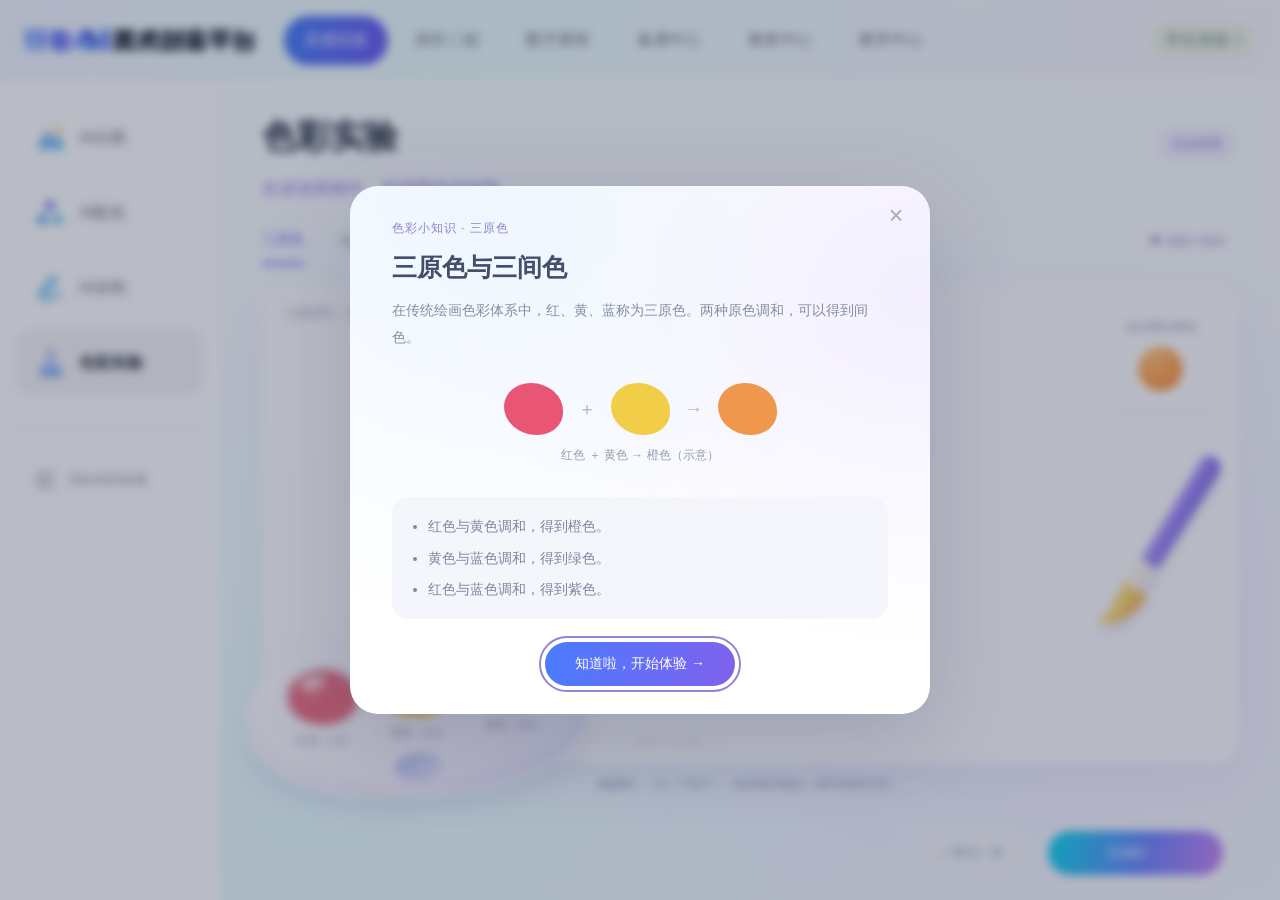
==== commit a5eb3b1f: "Keep paintbrush parked until user interaction" ====
--- a/色彩实验_学生端.html
+++ b/色彩实验_学生端.html
@@ -61,7 +61,7 @@
  function dab(x,y){const radius=23;const x0=Math.max(0,Math.floor(x-radius)),y0=Math.max(0,Math.floor(y-radius)),w=Math.min(1000-x0,48),h=Math.min(600-y0,48);if(w<=0||h<=0)return;const im=cx.getImageData(x0,y0,w,h);for(let yy=0;yy<h;yy++)for(let xx=0;xx<w;xx++){const distance=Math.hypot(x0+xx-x,y0+yy-y);if(distance>radius)continue;const offset=((y0+yy)*1000+x0+xx)*3;weights[offset+pigment]+=Math.max(0,(1-distance/radius))*.28;let q=[weights[offset],weights[offset+1],weights[offset+2]],total=q.reduce((a,b)=>a+b,0);if(!total)continue;q=q.map(v=>v/total);const ranked=[0,1,2].sort((a,b)=>q[b]-q[a]);let rgb=primary[ranked[0]].slice();const second=ranked[1],first=ranked[0];if(q[second]>.015){const mix=pairs[[first,second].sort().join('')],blend=Math.min(1,q[second]/(q[first]+q[second])*2);rgb=rgb.map((v,j)=>v*(1-blend)+mix[j]*blend)}if(q[ranked[2]]>.02){const grey=Math.min(1,q[ranked[2]]*3);rgb=rgb.map((v,j)=>v*(1-grey)+[142,129,100][j]*grey)}const z=(yy*w+xx)*4;rgb.forEach((v,j)=>im.data[z+j]=v);im.data[z+3]=Math.min(255,total*150)}cx.putImageData(im,x0,y0)}
  document.querySelectorAll('[data-ink]').forEach(b=>b.onclick=()=>{if(!ready)return;ready=false;const idx=+b.dataset.ink,pr=b.getBoundingClientRect(),tr=t.getBoundingClientRect();moveBrush(pr.left+pr.width/2-tr.left,pr.top+pr.height/2-tr.top);brush.style.transition='left .35s ease,top .35s ease,transform .2s';b.classList.add('dipping');status.textContent='正在蘸'+['红','黄','蓝'][idx]+'色…';setTimeout(()=>{pigment=idx;tip.setAttribute('fill',colors[idx]);document.querySelectorAll('.paint').forEach(x=>x.classList.remove('active'));b.classList.add('active');b.classList.remove('dipping');brush.style.transform='translate(-9px,-125px) rotate(12deg)';status.textContent='蘸好了！按住画笔，在画板上涂开';$('#instruction').textContent='换一种颜料涂在原来的笔迹上，看看重叠处的颜色。';setTimeout(()=>{ready=true;brush.style.transition='none'},200)},450)});
  c.onpointerdown=e=>{if(pigment<0||!ready){status.textContent='先点下方的颜料，给画笔蘸上颜色';return}down=true;previous=pos(e);c.setPointerCapture(e.pointerId);dab(...previous)};
- c.onpointermove=e=>{const tr=t.getBoundingClientRect();if(ready)moveBrush(e.clientX-tr.left,e.clientY-tr.top);if(!down||pigment<0)return;const p=pos(e),length=Math.hypot(p[0]-previous[0],p[1]-previous[1]),steps=Math.max(1,Math.ceil(length/5));for(let i=1;i<=steps;i++)dab(previous[0]+(p[0]-previous[0])*i/steps,previous[1]+(p[1]-previous[1])*i/steps);previous=p;if(++movement%20===0)status.textContent='观察颜色相遇的地方，有什么变化？'};
+ c.onpointermove=e=>{if(!brushActive)return;const tr=t.getBoundingClientRect();if(ready)moveBrush(e.clientX-tr.left,e.clientY-tr.top);if(!down||pigment<0)return;const p=pos(e),length=Math.hypot(p[0]-previous[0],p[1]-previous[1]),steps=Math.max(1,Math.ceil(length/5));for(let i=1;i<=steps;i++)dab(previous[0]+(p[0]-previous[0])*i/steps,previous[1]+(p[1]-previous[1])*i/steps);previous=p;if(++movement%20===0)status.textContent='观察颜色相遇的地方，有什么变化？'};
  c.onpointerup=()=>down=false;c.onpointercancel=()=>down=false;c.onpointerleave=()=>{if(!down)brush.hidden=true};$('#instruction').textContent='点击颜料蘸取 → 按住拖动涂画 → 换色叠涂';
 }
 document.querySelectorAll('[data-switch]').forEach(b=>b.onclick=()=>{mode=b.dataset.switch;document.querySelectorAll('[data-switch]').forEach(x=>x.classList.toggle('active',x===b));render()});mode='mix';render();document.querySelector('[data-switch="mix"]').classList.add('active');
@@ -69,17 +69,20 @@
 // A bounded mixing toy: add visible paint, then work the existing paint together.
 function renderDip(t){
  t.innerHTML='<div class="paper"><canvas id="paper" width="1100" height="550"></canvas><span class="dip-state">先蘸颜料，再点画板放下一团颜色</span><div class="target-chip">试试调出橙色<i></i></div></div><div class="mix-palette">'+colors.slice(0,3).map((c,i)=>`<div class="pigment"><button class="paint" style="--c:${c}" data-pigment="${i}" aria-label="蘸${['红','黄','蓝'][i]}色"></button><small id="amount${i}">${['红色','黄色','蓝色'][i]} · 0 次</small></div>`).join('')+'</div><div class="demo-brush" hidden><svg viewBox="0 0 55 210"><defs><linearGradient id="handle" x1="0" x2="1"><stop stop-color="#b7a0ff"/><stop offset=".35" stop-color="#a088fa"/><stop offset="1" stop-color="#7861df"/></linearGradient><linearGradient id="collar"><stop stop-color="#fffbea"/><stop offset="1" stop-color="#eae2ed"/></linearGradient><linearGradient id="bristle"><stop stop-color="#ffe36b"/><stop offset="1" stop-color="#f2ae38"/></linearGradient></defs><path d="M18 13q0-14 12-12t10 17l-6 122H15z" fill="url(#handle)"/><path d="M15 126h20l3 29q-10 7-26-1Z" fill="url(#collar)"/><path id="tip" d="M12 153q12 6 26 1 3 34-28 49 7-25 2-50Z" fill="url(#bristle)"/><path d="M18 160q4 17-4 34m12-33q0 19-9 32m15-31q-1 13-10 25" fill="none" stroke="#fff5" stroke-width="2"/></svg></div>';
- const c=$('#paper'),cx=c.getContext('2d'),status=t.querySelector('.dip-state'),brush=t.querySelector('.demo-brush'),tip=t.querySelector('#tip');let selected=-1,loaded=false,dipping=false,down=false,lastPoint=null,amount=[0,0,0],drops=[],blend=0,dist=0;
+ const c=$('#paper'),cx=c.getContext('2d'),status=t.querySelector('.dip-state'),brush=t.querySelector('.demo-brush'),tip=t.querySelector('#tip');let selected=-1,loaded=false,dipping=false,down=false,lastPoint=null,brushActive=false,amount=[0,0,0],drops=[],blend=0,dist=0;
  const pigment=['#f35e7a','#f7d548','#599be3'];let anim=0;const history=[];const undo=document.createElement('button');undo.className='undo-paint';undo.textContent='↶ 撤回一次加色';undo.disabled=true;t.append(undo);undo.onclick=()=>{const saved=history.pop();if(!saved)return;amount=saved.amount;drops=saved.drops;blend=saved.blend;loaded=false;amount.forEach((n,i)=>$('#amount'+i).textContent=['红色','黄色','蓝色'][i]+' · '+n+' 次');undo.disabled=!history.length;status.textContent='退回上一次加色前，可以换种颜色再试';draw()};
  function position(e){const r=c.getBoundingClientRect();return[(e.clientX-r.left)*1100/r.width,(e.clientY-r.top)*550/r.height]}
  function locate(x,y){brush.hidden=false;brush.style.left=x+'px';brush.style.top=y+'px'}
+ function takeBrush(){brushActive=true;brush.classList.remove('parked');brush.removeAttribute('role');brush.removeAttribute('tabindex');brush.style.pointerEvents='none'}
+ brush.hidden=false;brush.classList.add('parked');brush.style.left='88%';brush.style.top='190px';brush.style.pointerEvents='auto';brush.setAttribute('role','button');brush.setAttribute('tabindex','0');brush.setAttribute('aria-label','拿起画笔');brush.onclick=takeBrush;brush.onkeydown=e=>{if(e.key==='Enter'||e.key===' '){e.preventDefault();takeBrush()}};requestAnimationFrame(()=>{if(!brush.isConnected||brushActive)return;const r=c.getBoundingClientRect(),tr=t.getBoundingClientRect();locate(r.left-tr.left+r.width*.87,r.top-tr.top+r.height*.68)});
+
  function blob(x,y,rx,ry,color,opacity=1){cx.save();cx.globalAlpha=opacity;cx.translate(x,y);cx.rotate(-.13);const gradient=cx.createRadialGradient(-rx*.3,-ry*.4,2,0,0,rx);gradient.addColorStop(0,color);gradient.addColorStop(1,color);cx.fillStyle=gradient;cx.beginPath();cx.moveTo(-rx,0);cx.bezierCurveTo(-rx*1.18,-ry*.9,-rx*.45,-ry*1.15,rx*.1,-ry*.78);cx.bezierCurveTo(rx*.8,-ry*1.08,rx*1.13,-ry*.35,rx,ry*.15);cx.bezierCurveTo(rx*.83,ry*.95,rx*.1,ry*.65,-rx*.1,ry*.85);cx.bezierCurveTo(-rx*.8,ry*1.14,-rx*1.1,ry*.5,-rx,0);cx.fill();const shine=cx.createLinearGradient(0,-ry,0,ry);shine.addColorStop(0,'#ffffff65');shine.addColorStop(.4,'#ffffff08');shine.addColorStop(1,'#59427815');cx.fillStyle=shine;cx.fill();cx.beginPath();cx.moveTo(-rx*.75,-ry*.3);cx.bezierCurveTo(-rx*.5,-ry*.75,-rx*.1,-ry*.65,rx*.15,-ry*.5);cx.strokeStyle='#ffffff65';cx.lineWidth=5;cx.lineCap='round';cx.stroke();cx.restore()}
  function mixed(){const a=amount,total=a.reduce((x,y)=>x+y,0);if(!total)return '#fff';const ordered=[0,1,2].sort((i,j)=>a[j]-a[i]),p=ordered[0],q=ordered[1],raw=[[243,94,122],[247,213,72],[89,155,227]],pairs={'01':[250,158,62],'02':[159,112,201],'12':[101,187,135]};let rgb=raw[p];if(a[q]){const k=Math.min(1,2*a[q]/(a[p]+a[q]));rgb=rgb.map((v,i)=>v*(1-k)+pairs[[p,q].sort().join('')][i]*k)}if(a[ordered[2]]){let k=a[ordered[2]]/total*2;rgb=rgb.map((v,i)=>v*(1-k)+[156,145,116][i]*k)}return `rgb(${rgb.map(Math.round).join(',')})`}
  function draw(){if(window.colorAssignment?.tool==='mix')window.colorMixState={amount:amount.slice(),blend,color:mixed()};cx.clearRect(0,0,1100,550);if(!drops.length){cx.fillStyle='#c5c0d5';cx.font='17px sans-serif';cx.textAlign='center';cx.fillText('让两种颜色，在这里相遇',550,255);return}drops.forEach((d,i)=>{blob(d.x,d.y,d.rx,d.ry,pigment[d.p],1-blend*.45)});if(blend>0){const n=amount.reduce((x,y)=>x+y,0);blob(550,285,130+blend*175+Math.min(n,12)*5,65+blend*28,mixed(),Math.min(1,blend*1.8));cx.save();cx.globalAlpha=(1-blend)*.65;cx.strokeStyle='#fff8';cx.lineWidth=3;for(let i=0;i<4;i++){cx.beginPath();cx.ellipse(540,280,70+i*24,25+i*6,-.12,0,Math.PI*1.7);cx.stroke()}cx.restore()}}
  function add(x,y){history.push({amount:amount.slice(),drops:drops.map(d=>({...d})),blend});undo.disabled=false;amount[selected]++;$('#amount'+selected).textContent=['红色','黄色','蓝色'][selected]+' · '+amount[selected]+' 次';const count=drops.length;drops.push({p:selected,x:count===0?430:count===1?650:Math.max(330,Math.min(760,x)),y:285+(count>1?(count%3-1)*28:0),rx:120,ry:70});blend=Math.max(0,blend-.2);loaded=false;status.textContent='颜料放好了，按住画笔来回推开';draw()}
- document.querySelectorAll('[data-pigment]').forEach(b=>b.onclick=()=>{if(dipping)return;selected=+b.dataset.pigment;dipping=true;const r=b.getBoundingClientRect(),tr=t.getBoundingClientRect();brush.style.transition='left .3s ease,top .3s ease';locate(r.left+r.width/2-tr.left,r.top+r.height/2-tr.top);b.classList.add('dipping');status.textContent='蘸取'+['红','黄','蓝'][selected]+'色…';setTimeout(()=>{tip.setAttribute('fill',pigment[selected]);b.classList.remove('dipping');document.querySelectorAll('[data-pigment]').forEach(a=>a.classList.toggle('active',a===b));loaded=true;dipping=false;brush.style.transition='none';status.textContent='蘸好了，点画板放下颜料，再来回推开'},420)});
- c.onpointerdown=e=>{if(dipping)return;if(selected<0){status.textContent='先点左下方的颜料，给画笔蘸上颜色';return}const p=position(e);if(loaded)add(...p);down=true;lastPoint=p;c.setPointerCapture(e.pointerId)};
- c.onpointermove=e=>{const tr=t.getBoundingClientRect();if(!dipping)locate(e.clientX-tr.left,e.clientY-tr.top);if(!down)return;const p=position(e),distance=Math.hypot(p[0]-lastPoint[0],p[1]-lastPoint[1]);lastPoint=p;if(p[0]<240||p[0]>900||p[1]<140||p[1]>420)return;const types=amount.filter(v=>v>0).length;if(types>1){blend=Math.min(1,blend+distance/1800);status.textContent=blend>.8?'两种颜料融合啦！再加一点，看看颜色怎么变。':'来回推开，看看交界处的新颜色';if(blend>.1)tip.setAttribute('fill',mixed())}else{drops.forEach(d=>{d.rx=Math.min(200,d.rx+distance*.025);d.ry=Math.max(48,d.ry-distance*.004)});status.textContent='把颜色推开了！再蘸另一种颜料试试'}if(!anim)anim=requestAnimationFrame(()=>{draw();anim=0})};c.onpointerup=()=>down=false;c.onpointercancel=()=>down=false;draw();$('#instruction').textContent='蘸颜料 → 点一下放下 → 来回推开融合（教学效果示意）';
+ document.querySelectorAll('[data-pigment]').forEach(b=>b.onclick=()=>{if(dipping)return;takeBrush();selected=+b.dataset.pigment;dipping=true;const r=b.getBoundingClientRect(),tr=t.getBoundingClientRect();brush.style.transition='left .3s ease,top .3s ease';locate(r.left+r.width/2-tr.left,r.top+r.height/2-tr.top);b.classList.add('dipping');status.textContent='蘸取'+['红','黄','蓝'][selected]+'色…';setTimeout(()=>{tip.setAttribute('fill',pigment[selected]);b.classList.remove('dipping');document.querySelectorAll('[data-pigment]').forEach(a=>a.classList.toggle('active',a===b));loaded=true;dipping=false;brush.style.transition='none';status.textContent='蘸好了，点画板放下颜料，再来回推开'},420)});
+ c.onpointerdown=e=>{if(dipping)return;takeBrush();if(selected<0){status.textContent='先点左下方的颜料，给画笔蘸上颜色';return}const p=position(e);if(loaded)add(...p);down=true;lastPoint=p;c.setPointerCapture(e.pointerId)};
+ c.onpointermove=e=>{if(!brushActive)return;const tr=t.getBoundingClientRect();if(!dipping)locate(e.clientX-tr.left,e.clientY-tr.top);if(!down)return;const p=position(e),distance=Math.hypot(p[0]-lastPoint[0],p[1]-lastPoint[1]);lastPoint=p;if(p[0]<240||p[0]>900||p[1]<140||p[1]>420)return;const types=amount.filter(v=>v>0).length;if(types>1){blend=Math.min(1,blend+distance/1800);status.textContent=blend>.8?'两种颜料融合啦！再加一点，看看颜色怎么变。':'来回推开，看看交界处的新颜色';if(blend>.1)tip.setAttribute('fill',mixed())}else{drops.forEach(d=>{d.rx=Math.min(200,d.rx+distance*.025);d.ry=Math.max(48,d.ry-distance*.004)});status.textContent='把颜色推开了！再蘸另一种颜料试试'}if(!anim)anim=requestAnimationFrame(()=>{draw();anim=0})};c.onpointerup=()=>down=false;c.onpointercancel=()=>down=false;draw();$('#instruction').textContent='蘸颜料 → 点一下放下 → 来回推开融合（教学效果示意）';
 }
 mode='mix';render();$('#title').textContent='色彩实验';$('#desc').textContent='在涂涂画画中，发现颜色的秘密';
 
@@ -238,7 +241,7 @@
 else if(task.type==='mountain'){renderBeforeValueUnit();$('#finish').onclick=()=>{if(!richAction){$('#mountain-tip').textContent='先画一道山线，再完成。';return}$('#finish').textContent='下一个任务 →';$('#finish').onclick=()=>{poolState.cleared++;runPool()}}}
 else if(task.type==='free'){selfRegions=true;renderBeforeMountain();$('#finish').onclick=()=>{if(!richAction){$('#free-tip').textContent='先画一块区域，再完成。';return}$('#finish').textContent='下一个任务 →';$('#finish').onclick=()=>{poolState.cleared++;runPool()}}}
 else poolChoice(task);
-$('#round').textContent=`随机任务 · ${task.name}`;$('#again').textContent='换一个任务 ↻';$('#again').onclick=runPool;const tag=document.createElement('span');tag.className='task-pool-label';tag.textContent=`任务池 ${poolTasks.length} 种`;$('#toy').append(tag);
+$('#round').textContent=`随机任务 · ${task.name}`;$('#again').textContent='换一个任务 ↻';$('#again').onclick=runPool;
 }
 const renderBeforePool=render;render=function(){renderBeforePool();if(mode==='light')runPool()};render();
 
@@ -272,9 +275,11 @@
 const teacherPanel=document.createElement('div');teacherPanel.className='teacher-lesson';teacherPanel.innerHTML='<label>课堂目标<select id="lesson-goal"><option value="all">综合观察</option><option value="compare">辨别与匹配深浅</option><option value="order">排列明度层次</option><option value="apply">应用与探索</option></select></label><label>使用方式<select id="lesson-delivery"><option value="demo">老师演示</option><option value="same">全班同题</option><option value="group">分层练习</option></select></label><span class="teacher-lesson-note">课堂流程演示</span><button id="lesson-launch">开始课堂演示</button>';$('.toolnav').after(teacherPanel);
 $('#lesson-goal').onchange=e=>{classroomGoal=e.target.value;try{localStorage.removeItem('value-deck-v2')}catch(e){}if(mode==='light')runPool()};$('#lesson-delivery').onchange=e=>{$('#lesson-launch').textContent=e.target.value==='demo'?'开始课堂演示':'模拟下发练习'};
 $('#lesson-launch').onclick=()=>{if(mode!=='light'){mode='light';render()}const delivery=$('#lesson-delivery').value;const pop=document.createElement('div');pop.className='teacher-dialog';const goal=$('#lesson-goal').selectedOptions[0].textContent;pop.innerHTML='<h3>'+({demo:'这道题可以怎样讲？',same:'全班同题 · 模拟下发',group:'分层练习 · 模拟配置'}[delivery])+'</h3><p>'+({demo:'先请学生说出判断依据，再操作验证。可以追问：你比较的是深浅，还是颜色种类？交换前后，哪一对相邻色块的变化更连续？',same:'课堂接入后，全班将收到同一道任务。老师应查看首次判断、错误集中位置及修改过程，再挑选典型情况讲解。本页面目前不会发送到学生设备。',group:'课堂接入后，可按掌握情况分配：辨别深浅、连续排序、匹配与应用。每组目标明确，完成后再递进；不以随机结果代替教师分层。本页面为配置思路演示。'}[delivery])+'</p><p>当前目标：'+goal+'</p><button>返回当前任务</button>';pop.querySelector('button').onclick=()=>pop.remove();$('#toy').append(pop)};
-</script><script src="色彩实验室_assets/hue-classroom.js?v=12"></script><script src="色彩实验室_assets/remaining-games.js?v=20"></script><link rel="stylesheet" href="色彩实验室_assets/assignments.css?v=4"><link rel="stylesheet" href="色彩实验室_assets/purity-lab.css?v=6"><script src="色彩实验室_assets/masterpieces.js?v=1"></script><script src="色彩实验室_assets/textbook-purity.js?v=1"></script><script src="色彩实验室_assets/purity-lab.js?v=9"></script><script src="色彩实验室_assets/assignments.js?v=21"></script><link rel="stylesheet" href="色彩实验室_assets/hue-studio.css?v=3"><script src="色彩实验室_assets/hue-artwork.js?v=2"></script><script src="色彩实验室_assets/hue-studio.js?v=5"></script><link rel="stylesheet" href="色彩实验室_assets/color-knowledge.css?v=3"><script src="色彩实验室_assets/color-knowledge.js?v=10"></script><link rel="stylesheet" href="色彩实验室_assets/brightness-lab.css?v=6"><script src="色彩实验室_assets/value-mixing.js?v=2"></script><script src="色彩实验室_assets/brightness-lab.js?v=7"></script><link rel="stylesheet" href="色彩实验室_assets/palette-labs.css?v=3"><script src="色彩实验室_assets/palette-labs.js?v=4"></script></html>
+</script><script src="色彩实验室_assets/hue-classroom.js?v=12"></script><script src="色彩实验室_assets/remaining-games.js?v=20"></script><link rel="stylesheet" href="色彩实验室_assets/assignments.css?v=4"><link rel="stylesheet" href="色彩实验室_assets/purity-lab.css?v=6"><script src="色彩实验室_assets/masterpieces.js?v=1"></script><script src="色彩实验室_assets/textbook-purity.js?v=1"></script><script src="色彩实验室_assets/purity-lab.js?v=9"></script><script src="色彩实验室_assets/assignments.js?v=21"></script><link rel="stylesheet" href="色彩实验室_assets/hue-studio.css?v=3"><script src="色彩实验室_assets/hue-artwork.js?v=2"></script><script src="色彩实验室_assets/hue-studio.js?v=5"></script><link rel="stylesheet" href="色彩实验室_assets/color-knowledge.css?v=3"><script src="色彩实验室_assets/color-knowledge.js?v=10"></script><link rel="stylesheet" href="色彩实验室_assets/brightness-lab.css?v=6"><script src="色彩实验室_assets/value-mixing.js?v=3"></script><script src="色彩实验室_assets/brightness-lab.js?v=7"></script><link rel="stylesheet" href="色彩实验室_assets/palette-labs.css?v=3"><script src="色彩实验室_assets/palette-labs.js?v=4"></script></html>
 
 <link rel="stylesheet" href="色彩实验室_assets/palette-practice.css?v=1">
 <script>const assignmentFinalRender=render;render=function(){assignmentFinalRender();window.restoreAssignmentSummary?.()};window.restoreAssignmentSummary?.();</script>
 
 <link rel="stylesheet" href="色彩实验室_assets/retry-feedback.css?v=3"><script src="色彩实验室_assets/retry-feedback.js?v=2"></script>
+
+<style>.demo-brush.parked{cursor:grab}.demo-brush.parked:focus-visible{outline:2px solid #a996df;outline-offset:4px;border-radius:12px}</style>
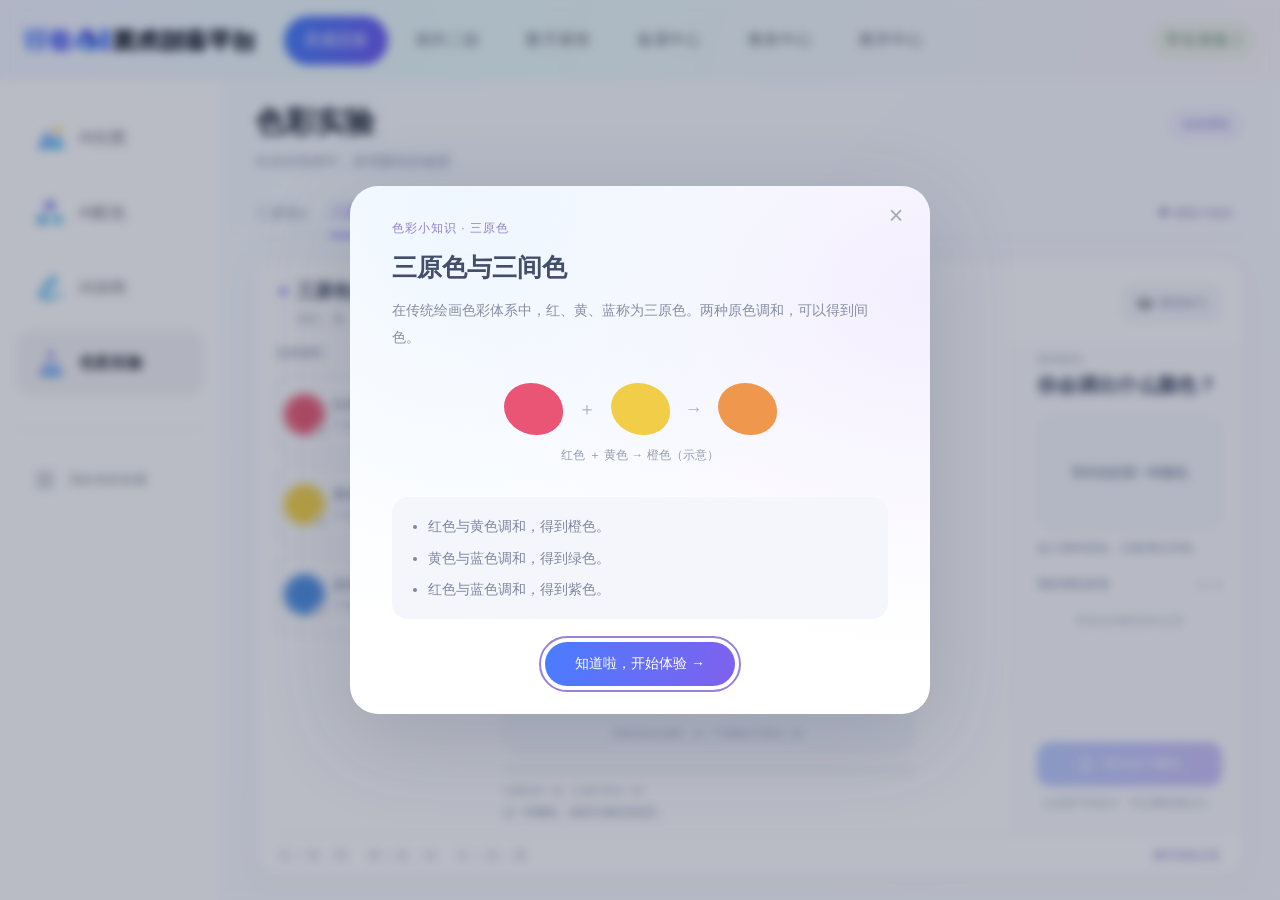
==== commit 56d129e9: "Add primary and lightness color-token mixing tools" ====
--- a/色彩实验_学生端.html
+++ b/色彩实验_学生端.html
@@ -275,7 +275,7 @@
 const teacherPanel=document.createElement('div');teacherPanel.className='teacher-lesson';teacherPanel.innerHTML='<label>课堂目标<select id="lesson-goal"><option value="all">综合观察</option><option value="compare">辨别与匹配深浅</option><option value="order">排列明度层次</option><option value="apply">应用与探索</option></select></label><label>使用方式<select id="lesson-delivery"><option value="demo">老师演示</option><option value="same">全班同题</option><option value="group">分层练习</option></select></label><span class="teacher-lesson-note">课堂流程演示</span><button id="lesson-launch">开始课堂演示</button>';$('.toolnav').after(teacherPanel);
 $('#lesson-goal').onchange=e=>{classroomGoal=e.target.value;try{localStorage.removeItem('value-deck-v2')}catch(e){}if(mode==='light')runPool()};$('#lesson-delivery').onchange=e=>{$('#lesson-launch').textContent=e.target.value==='demo'?'开始课堂演示':'模拟下发练习'};
 $('#lesson-launch').onclick=()=>{if(mode!=='light'){mode='light';render()}const delivery=$('#lesson-delivery').value;const pop=document.createElement('div');pop.className='teacher-dialog';const goal=$('#lesson-goal').selectedOptions[0].textContent;pop.innerHTML='<h3>'+({demo:'这道题可以怎样讲？',same:'全班同题 · 模拟下发',group:'分层练习 · 模拟配置'}[delivery])+'</h3><p>'+({demo:'先请学生说出判断依据，再操作验证。可以追问：你比较的是深浅，还是颜色种类？交换前后，哪一对相邻色块的变化更连续？',same:'课堂接入后，全班将收到同一道任务。老师应查看首次判断、错误集中位置及修改过程，再挑选典型情况讲解。本页面目前不会发送到学生设备。',group:'课堂接入后，可按掌握情况分配：辨别深浅、连续排序、匹配与应用。每组目标明确，完成后再递进；不以随机结果代替教师分层。本页面为配置思路演示。'}[delivery])+'</p><p>当前目标：'+goal+'</p><button>返回当前任务</button>';pop.querySelector('button').onclick=()=>pop.remove();$('#toy').append(pop)};
-</script><script src="色彩实验室_assets/hue-classroom.js?v=12"></script><script src="色彩实验室_assets/remaining-games.js?v=20"></script><link rel="stylesheet" href="色彩实验室_assets/assignments.css?v=4"><link rel="stylesheet" href="色彩实验室_assets/purity-lab.css?v=6"><script src="色彩实验室_assets/masterpieces.js?v=1"></script><script src="色彩实验室_assets/textbook-purity.js?v=1"></script><script src="色彩实验室_assets/purity-lab.js?v=9"></script><script src="色彩实验室_assets/assignments.js?v=21"></script><link rel="stylesheet" href="色彩实验室_assets/hue-studio.css?v=3"><script src="色彩实验室_assets/hue-artwork.js?v=2"></script><script src="色彩实验室_assets/hue-studio.js?v=5"></script><link rel="stylesheet" href="色彩实验室_assets/color-knowledge.css?v=3"><script src="色彩实验室_assets/color-knowledge.js?v=10"></script><link rel="stylesheet" href="色彩实验室_assets/brightness-lab.css?v=6"><script src="色彩实验室_assets/value-mixing.js?v=3"></script><script src="色彩实验室_assets/brightness-lab.js?v=7"></script><link rel="stylesheet" href="色彩实验室_assets/palette-labs.css?v=3"><script src="色彩实验室_assets/palette-labs.js?v=4"></script></html>
+</script><script src="色彩实验室_assets/hue-classroom.js?v=12"></script><script src="色彩实验室_assets/remaining-games.js?v=20"></script><link rel="stylesheet" href="色彩实验室_assets/assignments.css?v=4"><link rel="stylesheet" href="色彩实验室_assets/purity-lab.css?v=6"><script src="色彩实验室_assets/masterpieces.js?v=1"></script><script src="色彩实验室_assets/textbook-purity.js?v=1"></script><script src="色彩实验室_assets/purity-lab.js?v=9"></script><script src="色彩实验室_assets/assignments.js?v=21"></script><link rel="stylesheet" href="色彩实验室_assets/hue-studio.css?v=3"><script src="色彩实验室_assets/hue-artwork.js?v=2"></script><script src="色彩实验室_assets/hue-studio.js?v=5"></script><link rel="stylesheet" href="色彩实验室_assets/color-knowledge.css?v=3"><script src="色彩实验室_assets/color-knowledge.js?v=10"></script><link rel="stylesheet" href="色彩实验室_assets/brightness-lab.css?v=7"><script src="色彩实验室_assets/value-mixing.js?v=3"></script><script src="色彩实验室_assets/brightness-lab.js?v=7"></script><link rel="stylesheet" href="色彩实验室_assets/palette-labs.css?v=3"><script src="色彩实验室_assets/palette-labs.js?v=4"></script></html>
 
 <link rel="stylesheet" href="色彩实验室_assets/palette-practice.css?v=1">
 <script>const assignmentFinalRender=render;render=function(){assignmentFinalRender();window.restoreAssignmentSummary?.()};window.restoreAssignmentSummary?.();</script>
@@ -283,3 +283,6 @@
 <link rel="stylesheet" href="色彩实验室_assets/retry-feedback.css?v=3"><script src="色彩实验室_assets/retry-feedback.js?v=2"></script>
 
 <style>.demo-brush.parked{cursor:grab}.demo-brush.parked:focus-visible{outline:2px solid #a996df;outline-offset:4px;border-radius:12px}</style>
+
+<link rel="stylesheet" href="色彩实验室_assets/mixing-desk.css?v=64">
+<script src="色彩实验室_assets/mixing-desk.js?v=64"></script>
--- a/色彩实验室_assets/brightness-lab.css
+++ b/色彩实验室_assets/brightness-lab.css
@@ -1,7 +1,7 @@
 .brightness-lab{width:100%;max-width:1000px;margin:auto;padding:0 20px;color:#59647f}.bl-top{display:flex;justify-content:space-between;align-items:center;margin-bottom:22px}.bl-top h3{font-size:24px;margin:0;color:#46516d}.bl-top button,.bl-controls button,.bl-source button{background:none;color:#9583bc;font-size:12px}.bl-controls{display:flex;align-items:center;justify-content:space-between;margin-bottom:17px}.bl-controls select{background:white;border:1px solid #e7e9f2;border-radius:10px;padding:9px 13px;font:inherit;font-size:12px;color:#858da6}.bl-controls>div{display:flex;gap:15px}.bl-workspace{display:grid;grid-template-columns:minmax(0,1fr) 200px;gap:38px;align-items:center}#bl-canvas{display:block;width:100%;height:auto;aspect-ratio:3/2;border-radius:20px;cursor:default;background:#f5f7fb;touch-action:auto}.bl-workspace aside{display:flex;flex-direction:column;gap:15px;color:#939db3}.bl-workspace aside label{font-size:13px;color:#707b98}#bl-value{font-size:13px;color:#8286a6}.bl-colors{display:flex;gap:7px;margin:6px 0}.bl-colors i{width:46px;height:42px;border-radius:9px;display:block}#bl-slider{appearance:none;width:100%;height:9px;border-radius:9px;background:linear-gradient(90deg,#263d59,#8bacc5,#f2f7fb);cursor:ew-resize}#bl-slider::-webkit-slider-thumb{appearance:none;width:27px;height:27px;border:4px solid #b5a1da;background:white;border-radius:50%;box-shadow:0 2px 7px #8e7bac33}.bl-labels{display:flex;justify-content:space-between;font-size:11px;margin-top:-5px}.bl-workspace aside p{font-size:11px;line-height:1.9;margin:0;color:#a1a8ba}#bl-save{background:linear-gradient(105deg,#4b7bfa,#8062ec);padding:12px 15px;border-radius:22px;color:white;font-size:13px}#bl-save:disabled{opacity:.5}#bl-reset{font-size:12px;background:none;color:#9da3b7}.bl-source{font-size:11px;color:#929bb0;margin-top:18px;line-height:1.9}.bl-source button,.bl-source a{margin-left:12px;color:#9583bc;font-size:11px;text-decoration:none}#bl-message{font-size:12px;line-height:1.8;color:#999fb5;margin-top:10px}#bl-brief{font-size:13px;color:#8d80ac;background:#f0edfb;padding:10px 14px;border-radius:10px}.brightness-active #toy{display:block!important;flex-shrink:0}.brightness-active .stage{overflow-y:auto}.brightness-active .stagehead{height:60px!important;min-height:60px!important;padding-top:0!important}.brightness-active .stagehead p{display:none!important}.brightness-active .stagehead h2{font-size:30px!important}.brightness-active .toolnav{margin-top:0!important;margin-bottom:18px!important}.brightness-active #finish,.brightness-active #again{display:none!important}.brightness-active .teacher-classroom,.brightness-active #teacher-classroom{display:none!important}.bl-back{position:absolute;top:0;left:15px;background:none;color:#9583bc;font-size:12px;z-index:4}@media(max-height:800px){.brightness-lab{max-width:840px}.bl-top{margin-bottom:14px}.bl-top h3{font-size:22px}.bl-controls{margin-bottom:12px}.bl-workspace{gap:27px;grid-template-columns:minmax(0,1fr) 180px}.bl-source{margin-top:12px}#bl-message{font-size:11px}.brightness-active .stagehead{height:48px!important;min-height:48px!important}.bl-workspace aside{gap:12px}}@media(max-width:900px){.bl-workspace{grid-template-columns:minmax(0,1fr) 160px;gap:18px}}
 @media(max-height:800px){#bl-canvas{max-width:450px;justify-self:center}.bl-top{margin-bottom:10px}.bl-source{margin-top:10px}.bl-workspace aside{gap:10px}.bl-workspace{gap:24px}.brightness-active .toolnav{margin-bottom:12px!important}}
 .bl-mode{display:flex;gap:4px;background:#eeedfa;border-radius:22px;padding:4px}.bl-mode button{padding:8px 17px;background:none;border-radius:18px;font-size:12px;color:#9692af}.bl-mode button.active{background:white;color:#7e68cb;box-shadow:0 2px 7px #9a88c414}.bl-mode button:disabled{opacity:.45}#bl-scene{margin:0 0 14px;background:#fff;border:1px solid #e6e8f3;padding:8px 12px;border-radius:10px;color:#919ab0;font-size:12px}#bl-sheet{position:relative;min-width:0;width:100%;justify-self:center}#bl-sheet #bl-canvas{max-width:none;cursor:crosshair;touch-action:none;border:1px solid #efecf8;box-shadow:0 12px 30px #8e89b610}#bl-brush{position:absolute;width:47px;height:178px;pointer-events:none;transform:translate(-20px,-162px) rotate(24deg);transform-origin:20px 162px;filter:drop-shadow(3px 5px 4px #7764ac33);z-index:3}#bl-brush[hidden]{display:none}#bl-brush svg{width:100%;height:100%}.bl-sheet-hint{position:absolute;left:19px;top:18px;pointer-events:none;font-size:11px;color:#a9a9bd}.bl-pigments{display:grid;grid-template-columns:repeat(3,1fr);gap:17px 10px;padding:16px 10px;border-radius:42% 40% 32% 31%;background:linear-gradient(135deg,#fff,#f0ecfc);box-shadow:inset 0 -5px 8px #b5a8ce20,0 8px 18px #8c7faa12;border:2px solid white}.bl-pigments button{background:none;padding:3px 0;display:flex;flex-direction:column;align-items:center;gap:7px;color:#9792ad;font-size:10px}.bl-pigments button[hidden]{display:none}.bl-pigments i{display:block;width:43px;height:37px;border-radius:48% 54% 44% 52%;background:radial-gradient(ellipse at 32% 20%,#ffffffb0,transparent 40%),var(--pigment);border:3px solid #fff;box-shadow:0 3px 6px #8b80a225,inset 0 -3px 4px #77777722}.bl-pigments .active i{outline:2px solid #a38adf;outline-offset:3px}.bl-pigments .dipping i{transform:scale(.87)}.bl-workspace:has(#bl-region) .bl-pigments{display:flex;justify-content:center;gap:28px;border-radius:25px}.bl-workspace label select{display:block;width:100%;font:inherit;font-size:11px;color:#9199ae;padding:9px 6px;border:1px solid #e8e7f2;border-radius:10px;background:white;margin-top:8px}.bl-workspace aside>p{font-size:11px}.bl-workspace:has(#bl-sheet){align-items:center}#bl-sheet{aspect-ratio:3/2}@media(max-height:800px){#bl-sheet{max-width:500px}.bl-pigments{gap:12px 8px;padding:13px 8px}.bl-pigments i{width:40px;height:34px}.bl-workspace aside{gap:12px}.bl-controls{margin-bottom:14px}.brightness-lab{max-width:910px}.bl-workspace{grid-template-columns:minmax(0,1fr) 185px;gap:30px}}@media(max-width:900px){.bl-workspace{grid-template-columns:minmax(0,1fr) 160px;gap:18px}.bl-pigments i{width:34px;height:31px}.bl-mode button{padding:7px 11px}}
-.value-mix-shell{position:relative;height:350px;margin:0 0 60px;isolation:isolate}.value-mix-shell .paper{position:relative;width:100%;height:100%;min-height:0;overflow:hidden;background:linear-gradient(145deg,#fff,#fdfbff);border-radius:22px}.value-mix-shell .paper canvas{width:100%;height:100%;cursor:none}.value-mix-shell .mix-palette{width:440px;height:132px;left:4px;bottom:-58px;gap:15px;padding:8px 15px 19px;border-radius:46% 46% 38% 40%;transform:rotate(-3deg)}.value-mix-shell .mix-palette .pigment{transform:rotate(3deg)}.value-mix-shell .pigment button.paint{width:62px;height:47px}.value-mix-shell .pigment small{font-size:10px;white-space:nowrap}.value-mix-shell .mix-palette:after{left:194px;width:37px;height:18px;bottom:8px}.value-mix-shell .target-chip{right:20px;top:15px;box-shadow:none;background:#fff9;padding:11px 14px;color:#9a8cab;font-size:12px}.value-mix-shell .target-chip small{display:block;font-size:10px;color:#ada5bd;margin-top:5px}.value-mix-shell .dip-state{top:18px;left:20px;max-width:65%;font-size:11px}.value-mix-shell .demo-brush{z-index:10}.value-mix-shell .undo-paint{position:absolute;right:16px;bottom:15px;padding:8px 12px;background:#f2edff;border-radius:16px;color:#9985ba;font-size:11px;z-index:7}.value-mix-actions{display:flex;justify-content:flex-end;align-items:center;gap:17px;margin-top:12px}.value-mix-actions button{font-size:12px;background:none;color:#9b93b2;padding:10px 18px;border-radius:22px}.value-mix-actions #value-mix-save{background:linear-gradient(105deg,#4c7bff,#8660ea);color:#fff;padding:12px 26px}.brightness-lab:has(.value-mix-shell) #bl-message{margin-top:14px;font-size:11px}.brightness-lab:has(.value-mix-shell) .bl-controls{margin-bottom:13px}@media(max-height:800px){.value-mix-shell{height:285px;margin-bottom:48px}.value-mix-shell .mix-palette{width:390px;height:112px;bottom:-44px;gap:12px}.value-mix-shell .pigment button.paint{width:54px;height:42px}.value-mix-shell .mix-palette:after{left:174px;bottom:4px}.value-mix-actions{margin-top:6px}.brightness-lab:has(.value-mix-shell){max-width:910px}.value-mix-shell .demo-brush{width:47px;height:180px;transform:translate(-13px,-158px) rotate(26deg)}}@media(max-width:800px){.value-mix-shell .mix-palette{width:335px;gap:9px}.value-mix-shell .pigment button.paint{width:47px;height:38px}.value-mix-shell .mix-palette:after{left:147px}.value-mix-shell .target-chip{display:none}}
+.value-mix-shell{position:relative;height:350px;margin:0 0 60px;isolation:isolate}.value-mix-shell .paper{position:relative;width:100%;height:100%;min-height:0;overflow:hidden;background:linear-gradient(145deg,#fff,#fdfbff);border-radius:22px}.value-mix-shell .paper canvas{width:100%;height:100%;cursor:grab}.value-mix-shell .paper canvas:active{cursor:grabbing}.value-mix-shell .mix-palette{width:440px;height:132px;left:4px;bottom:-58px;gap:15px;padding:8px 15px 19px;border-radius:46% 46% 38% 40%;transform:rotate(-3deg)}.value-mix-shell .mix-palette .pigment{transform:rotate(3deg)}.value-mix-shell .pigment button.paint{width:62px;height:47px}.value-mix-shell .pigment small{font-size:10px;white-space:nowrap}.value-mix-shell .mix-palette:after{left:194px;width:37px;height:18px;bottom:8px}.value-mix-shell .target-chip{right:20px;top:15px;box-shadow:none;background:#fff9;padding:11px 14px;color:#9a8cab;font-size:12px}.value-mix-shell .target-chip small{display:block;font-size:10px;color:#ada5bd;margin-top:5px}.value-mix-shell .dip-state{top:18px;left:20px;max-width:65%;font-size:11px}.value-mix-shell .demo-brush{z-index:10}.value-mix-shell .undo-paint{position:absolute;right:16px;bottom:15px;padding:8px 12px;background:#f2edff;border-radius:16px;color:#9985ba;font-size:11px;z-index:7}.value-mix-actions{display:flex;justify-content:flex-end;align-items:center;gap:17px;margin-top:12px}.value-mix-actions button{font-size:12px;background:none;color:#9b93b2;padding:10px 18px;border-radius:22px}.value-mix-actions #value-mix-save{background:linear-gradient(105deg,#4c7bff,#8660ea);color:#fff;padding:12px 26px}.brightness-lab:has(.value-mix-shell) #bl-message{margin-top:14px;font-size:11px}.brightness-lab:has(.value-mix-shell) .bl-controls{margin-bottom:13px}@media(max-height:800px){.value-mix-shell{height:285px;margin-bottom:48px}.value-mix-shell .mix-palette{width:390px;height:112px;bottom:-44px;gap:12px}.value-mix-shell .pigment button.paint{width:54px;height:42px}.value-mix-shell .mix-palette:after{left:174px;bottom:4px}.value-mix-actions{margin-top:6px}.brightness-lab:has(.value-mix-shell){max-width:910px}.value-mix-shell .demo-brush{width:47px;height:180px;transform:translate(-13px,-158px) rotate(26deg)}}@media(max-width:800px){.value-mix-shell .mix-palette{width:335px;gap:9px}.value-mix-shell .pigment button.paint{width:47px;height:38px}.value-mix-shell .mix-palette:after{left:147px}.value-mix-shell .target-chip{display:none}}
 .value-mix-shell .undo-paint{left:auto!important;right:16px!important;bottom:17px!important;width:auto!important;min-width:0!important;max-width:190px;transform:none!important}.value-mix-shell .undo-paint:disabled{opacity:.4}
 .value-mix-shell:has(.value-base-picker){height:390px;padding-top:64px;box-sizing:border-box}.value-base-picker{position:absolute;left:0;top:0;right:0;display:flex;align-items:center;gap:10px;min-height:48px}.value-base-picker>span{font-size:12px;color:#9296ae;margin-right:5px;white-space:nowrap}.value-base-picker button{background:none;display:flex;flex-direction:column;align-items:center;gap:5px;padding:4px 5px;color:#a0a1b5;border-radius:12px}.value-base-picker i{width:26px;height:26px;display:block;border-radius:50%;border:3px solid #fff;box-shadow:0 2px 5px #8e86aa18}.value-base-picker small{font-size:10px}.value-base-picker button.active i{outline:2px solid #a18bdd;outline-offset:2px}.value-base-picker .value-base-note{color:#b0a9bf;margin-left:auto;font-size:10px}.value-mix-shell .mix-palette:has(.pigment[hidden]){width:230px;height:123px;gap:32px}.value-mix-shell .mix-palette:has(.pigment[hidden]):after{left:100px}.value-mix-shell .pigment[hidden]{display:none!important}@media(max-height:800px){.value-mix-shell:has(.value-base-picker){height:300px;padding-top:57px}.value-mix-shell .mix-palette:has(.pigment[hidden]){width:210px;height:105px;gap:29px}.value-mix-shell .mix-palette:has(.pigment[hidden]):after{left:91px}}@media(max-width:850px){.value-base-picker{gap:5px}.value-base-picker .value-base-note{display:none}.value-base-picker i{width:23px;height:23px}}
 .bl-replacement-palette{display:grid;grid-template-columns:repeat(3,1fr);gap:14px 10px;margin:10px 0}.bl-replacement-palette button{display:flex;flex-direction:column;align-items:center;gap:7px;background:none;padding:3px;color:#969cb3;font-size:11px}.bl-replacement-palette i{display:block;width:43px;height:43px;border:3px solid #fff;border-radius:12px;background:var(--tone);box-shadow:0 2px 7px #8e88a51a}.bl-replacement-palette .active i{outline:2px solid #a58ddd;outline-offset:3px}.brightness-lab:has(.bl-replacement-palette) #bl-brush{display:none!important}.brightness-lab:has(.bl-replacement-palette) #bl-sheet #bl-canvas{cursor:pointer}.bl-replacement-palette+label{font-size:12px}
--- a/色彩实验室_assets/mixing-desk.css
+++ b/色彩实验室_assets/mixing-desk.css
@@ -0,0 +1,139 @@
+/* Color manipulatives: shared classroom workspace, platform navigation retained. */
+body.mixer-active{color:#263349;background:#fff}
+.mixer-active #stage{padding:22px 3.3% 22px!important;overflow-y:auto!important;background:linear-gradient(135deg,#f8fcff 0%,#fbfaff 100%)!important;gap:0!important}
+.mixer-active .stagehead{height:88px!important;min-height:88px!important;align-items:flex-start!important;padding:0!important}
+.mixer-active .stagehead #title{font-size:30px!important;margin:0!important;letter-spacing:0!important;color:#1b2230!important}
+.mixer-active .stagehead #desc{font-size:14px!important;margin:10px 0 0!important;color:#8c96ac!important}
+.mixer-active #round{font-size:12px!important;top:0!important;margin-top:5px!important;max-width:40%;text-align:right}
+.mixer-active .toolnav{height:48px!important;min-height:48px!important;margin:0 0 20px!important;flex-shrink:0;border-bottom:1px solid #e8eaf4!important}
+.mixer-active .toolnav>button{font-size:15px!important}
+.mixer-active #color-knowledge-entry{font-size:12px!important;white-space:nowrap}
+.mixer-active #toy{display:block!important;min-height:440px!important;flex:1 0 auto!important;margin:0!important;width:100%!important;max-width:none!important;padding:0!important;overflow:visible!important}
+.mixer-active #instruction,.mixer-active .tools,.mixer-active .teacher-note,.mixer-active .teacher-lesson{display:none!important}
+.mixer-active .teacher-note{height:0!important}.mixer-active #assign-banner:not([hidden]){margin-bottom:14px}
+.mixdesk{width:100%;background:#fff;border:1px solid #e8ebf5;border-radius:24px;box-shadow:0 8px 30px #707fa508;overflow:hidden;text-align:left;color:#33415b;font-size:14px}
+.mixdesk button,.mixdesk select{font:inherit;letter-spacing:0;touch-action:manipulation}
+.mixdesk button:focus-visible,.mixdesk select:focus-visible{outline:3px solid #8581ff;outline-offset:4px}
+.mixdesk button:disabled{opacity:.36;cursor:default}.mixdesk button{transition:background .16s,box-shadow .16s,transform .16s}
+.md-head{display:flex;justify-content:space-between;align-items:center;gap:16px;padding:20px 24px 16px}
+.md-title{font-size:18px;font-weight:600;display:flex;align-items:center;gap:10px;color:#27334a}.md-title::before{content:'';width:7px;height:7px;border-radius:50%;background:#6b67f5}
+.md-head p{font-size:12px;color:#919bb0;margin:7px 0 0 17px;line-height:1.5}
+.md-quiet{background:#f5f6fc!important;border:1px solid #e9ecf6!important;border-radius:10px!important;padding:9px 12px!important;color:#7b86a2!important;display:inline-flex;align-items:center;gap:6px;white-space:nowrap;font-size:12px!important}
+.md-icon{width:17px;height:17px;opacity:.75;vertical-align:middle;pointer-events:none}.md-primary .md-icon{filter:brightness(0) invert(1);opacity:1}
+.md-grid{display:grid;grid-template-columns:minmax(0,1fr) 264px}
+.md-workspace{padding:0 24px 20px;min-width:0;position:relative}
+.md-base-row{display:flex;align-items:center;gap:12px;font-size:12px;color:#8792a8;height:38px;margin-bottom:4px}
+.md-base-row select{padding:5px 28px 5px 9px;border:1px solid #e8eaf5;border-radius:8px;color:#52617e;background:#fff;font-size:12px;max-width:160px}
+.md-head>div:first-child{flex:1}.md-head>.md-base-row{margin:0;gap:8px;flex-shrink:0}.md-head>.md-base-row>span:last-child{display:none}.md-head>.md-base-row select{max-width:100px}
+.md-base-dot{width:18px;height:18px;border-radius:50%;background:var(--base);box-shadow:0 0 0 3px white,0 0 0 4px #e8ecf5}
+.md-well{height:300px;position:relative;display:flex;align-items:center;justify-content:center;border-radius:18px;background:radial-gradient(ellipse at 50% 68%,#ececff80,transparent 62%),#fafbff;touch-action:none;isolation:isolate}
+.md-well canvas{display:block;width:min(100%,430px)!important;height:300px!important;touch-action:none;cursor:default!important;position:relative;z-index:1}
+.md-well.over{background:#efefff;box-shadow:inset 0 0 0 2px #a5a2fa}
+.md-tokens{position:absolute;left:50%;top:47.5%;transform:translate(-50%,-50%);display:flex;align-items:center;justify-content:center;z-index:4;pointer-events:none}
+.md-token{pointer-events:auto;user-select:none;touch-action:none;display:flex;flex-direction:column;align-items:center;justify-content:center;flex-shrink:0;width:76px;height:76px;background:var(--color)!important;color:var(--token-ink)!important;border:3px solid #fff!important;border-radius:50%!important;padding:0!important;box-shadow:0 4px 9px #33395520;cursor:grab!important;position:relative}
+.md-token+.md-token{margin-left:-12px;margin-top:33px}.md-token:nth-child(3){margin-top:-8px}.md-token b{font-size:15px;font-weight:600}.md-token small{font-size:11px;opacity:.85;margin-top:2px}.md-token:hover{box-shadow:0 0 0 3px #ffffff66,0 4px 9px #33395520;z-index:2}.md-token:active{cursor:grabbing!important}
+.dual-color-tools .toolnav{gap:22px!important}.dual-color-tools .toolnav>[data-version]{white-space:nowrap}
+.dual-color-tools .toolnav{overflow-x:auto!important;overflow-y:hidden;scrollbar-width:thin;max-width:100%}.dual-color-tools .toolnav>button{flex-shrink:0}
+@media(max-width:1000px){.dual-color-tools .toolnav{gap:8px!important}}
+.md-well-caption{position:absolute;left:0;right:0;bottom:11px;text-align:center;font-size:12px;color:#9aa4b8;pointer-events:none;z-index:3}
+.md-well-empty{position:absolute;left:50%;top:44%;transform:translate(-50%,-50%);font-size:16px;font-weight:500;color:#9298b8;text-align:center;pointer-events:none;line-height:1.8;z-index:3;white-space:nowrap}
+.md-well-empty small{font-size:12px;display:block;color:#a7aec4;font-weight:400}
+.md-result{position:absolute;top:18px;left:18px;display:flex;align-items:center;gap:7px;font-size:12px;color:#6b7894;z-index:3}
+.md-result i{width:10px;height:10px;border-radius:50%;background:var(--result)}
+.md-actions-inline{position:absolute;right:15px;top:12px;z-index:5;display:flex;gap:5px}
+.md-actions-inline button{border:0!important;background:transparent!important;color:#9aa4b8!important;font-size:12px!important;padding:5px!important;display:flex;align-items:center;gap:4px}
+.md-ratio{height:7px;border-radius:9px;overflow:hidden;display:flex;margin:15px 0 14px;background:#f0f2f8;gap:3px}
+.md-ratio span{min-width:0;transition:flex-grow .45s ease,background .3s;border-radius:5px}
+.md-source-row{display:grid;grid-template-columns:repeat(3,1fr);gap:12px}
+.md-source{position:relative;border-radius:14px;background:#fafbfe;border:1px solid #edf0f7;display:flex;align-items:center;justify-content:center;gap:10px;padding:13px 5px;min-width:0}
+.md-add{padding:0!important;border:0!important;background:transparent!important;color:#53617e!important;display:flex;align-items:center;gap:9px!important;min-width:0;cursor:grab!important;user-select:none;touch-action:none}
+.md-add:active{cursor:grabbing!important;transform:scale(.96)}
+.md-color{width:43px;height:43px;display:block;border-radius:50%;background:var(--color);box-shadow:inset 0 0 0 4px #ffffff55,0 4px 8px #36476e0b;border:1px solid #5b678215;position:relative;flex-shrink:0}
+.md-color>img{position:absolute;width:14px;height:14px;right:-3px;bottom:-3px;background:#fff;border-radius:50%;box-shadow:0 1px 4px #4553771a;padding:2px}
+.md-add b{font-size:13px;font-weight:500;display:block;line-height:1.7;white-space:nowrap}.md-add small{display:block;font-size:12px;color:#9ba5bb;font-variant-numeric:tabular-nums;white-space:nowrap}
+.md-remove{width:24px;height:24px;padding:3px!important;border:1px solid #e7eaf5!important;background:white!important;border-radius:7px!important;margin-left:2px!important;flex-shrink:0}
+.md-remove img{width:15px;height:15px;opacity:.6}
+.md-instruction{display:flex;align-items:center;justify-content:space-between;margin:12px 1px 0;gap:12px;font-size:11px;color:#a3acc0}
+.md-status{position:static!important;color:#808ca8;font-size:12px;min-height:19px;line-height:1.7;text-align:center;margin:10px 0 0;background:transparent!important;transform:none!important}
+.mixdesk [hidden]{display:none!important}
+.md-side{padding:6px 22px 20px;background:#fdfdff;border-left:1px solid #eff0f7;display:flex;flex-direction:column;gap:16px;min-width:0}
+.md-side small{font-size:11px;color:#9ba3b7;letter-spacing:.5px}.md-side h3{font-size:20px;margin:5px 0 0;font-weight:600;color:#3c4862}
+.md-big-color{height:115px;border-radius:16px;background:var(--result,#f6f7fc);display:flex;align-items:center;justify-content:center;transition:background .5s;box-shadow:inset 0 0 0 1px #4b587b0a}
+.md-big-color span{font-size:13px;color:var(--ink,#a4adc0);font-weight:500}
+.md-big-color.md-current{height:55px}
+.md-recipe{font-size:12px;color:#8791a9;margin:8px 0 0;line-height:1.8;min-height:22px}
+.md-saved-head{display:flex;align-items:center;justify-content:space-between;margin-bottom:9px;color:#77839e;font-size:12px}.md-saved-head small{font-size:11px;color:#aab1c2}
+.md-saved{display:grid;grid-template-columns:repeat(5,1fr);gap:6px;min-height:32px}
+.md-saved>button{width:100%;aspect-ratio:1;background:var(--color)!important;border:2px solid white!important;box-shadow:0 0 0 1px #e6eaf3;border-radius:8px!important;padding:0!important}
+.md-saved>button:hover{transform:translateY(-3px)}
+.md-saved-empty{grid-column:1/-1;height:36px;border:1px dashed #e6e8f2;border-radius:9px;display:flex;align-items:center;justify-content:center;font-size:11px;color:#abb3c5}
+.md-primary{display:flex;align-items:center;justify-content:center;gap:8px;width:100%;padding:13px!important;border-radius:13px!important;background:linear-gradient(100deg,#4576ff,#7958ee)!important;color:#fff!important;font-weight:500!important;font-size:13px!important;box-shadow:0 6px 16px #7160ed16}
+.md-side-actions{margin-top:auto}.md-side-hint{font-size:11px;line-height:1.8;color:#9ca6bb;margin:8px 0 0;text-align:center}
+.md-footer{display:flex;justify-content:space-between;align-items:center;gap:12px;border-top:1px solid #eff0f7;margin:0 24px;padding:13px 0;color:#a2acbf;font-size:11px}
+.md-footer button{background:none!important;color:#8174ce!important;padding:0!important;font-size:11px!important;border:0!important}
+.md-compare{display:grid;grid-template-columns:1fr 1fr;gap:10px;text-align:center;margin:2px 0 0}.md-compare i{height:100px;display:block;border-radius:14px;background:var(--color);border:1px solid #4d5a7910;transition:background .5s}.md-compare span{display:block;font-size:11px;color:#929db2;margin-top:8px}
+.md-light-label{height:7px;border-radius:9px;background:linear-gradient(90deg,#293e5a,#739ac8,#edf3fb);margin:6px 0}
+.md-level-label{display:flex;justify-content:space-between;color:#a4aec2;font-size:10px}
+.md-ghost{position:fixed;width:52px;height:52px;border-radius:50%;background:var(--color);border:4px solid white;box-shadow:0 8px 22px #4a558a44;z-index:9999;pointer-events:none;transform:translate(-50%,-50%)}
+.md-feedback{border:0;border-radius:24px;padding:28px 40px;max-width:380px;text-align:center;color:#58657d;box-shadow:0 20px 80px #41567825}.md-feedback::backdrop{background:#fff9;backdrop-filter:blur(4px)}.md-feedback h3{font-size:23px;color:#8a6f45;margin:16px 0 8px}.md-feedback p{font-size:13px;line-height:1.8;max-width:260px;color:#969bb0;margin:0 auto 20px}.md-feedback .md-feedback-icon{display:flex;align-items:center;justify-content:center;margin:auto;background:#fff2d8;border-radius:50%;width:72px;height:72px}.md-feedback-icon img{width:33px;height:33px;opacity:.6}.md-feedback.success .md-feedback-icon{background:#e1f7ef}.md-feedback.success h3{color:#438f79}
+.md-modeback{font-size:12px!important;background:none!important;color:#7a80bc!important;border:0!important;padding:0!important}.md-practice-caption{font-size:12px;color:#8b81c4;background:#f3f0ff;border-radius:12px;padding:10px 12px;margin:0}
+@media(min-width:1550px){.mixdesk{max-width:1500px;margin:auto}.md-grid{grid-template-columns:minmax(0,1fr) 300px}.md-head{padding:24px 32px 18px}.md-workspace{padding:0 32px 24px}.md-well{height:360px}.md-well canvas{height:360px!important;width:516px!important}.md-source{padding:16px}.md-color{width:52px;height:52px}.md-side{padding:10px 28px 24px;gap:24px}.md-big-color{height:150px}.md-compare i{height:135px}.md-side h3{font-size:23px}.md-title{font-size:21px}.md-add b{font-size:15px}.md-add small{font-size:13px}.md-primary{font-size:15px!important}.md-footer{margin:0 32px;padding:16px 0}}
+@media(max-width:1120px){.mixer-active .side{width:180px!important;min-width:180px!important}.mixer-active main{margin-left:180px!important}.md-grid{grid-template-columns:minmax(0,1fr) 230px}.md-workspace{padding-left:16px;padding-right:16px}.md-head{padding-left:16px;padding-right:16px}.md-source-row{gap:6px}.md-source{gap:5px}.md-add{gap:5px!important}.md-color{width:35px;height:35px}.md-add b{font-size:12px}.md-remove{width:22px;height:22px;margin-left:0!important}.md-side{padding:6px 16px 18px}.md-well{height:280px}.md-well canvas{height:280px!important;width:400px!important}}
+@media(max-width:850px){.mixer-active .side{width:140px!important;min-width:140px!important}.mixer-active main{margin-left:140px!important}.mixer-active .side button{font-size:13px!important;gap:8px!important;padding-left:12px!important}.md-grid{grid-template-columns:1fr}.md-side{border-left:0;border-top:1px solid #edf0f7;display:grid;grid-template-columns:1fr 1fr;padding:18px!important;gap:14px}.md-side-actions{margin-top:0;align-self:end}.md-big-color{height:80px}.md-compare i{height:70px}.md-well{height:290px}.md-base-row{height:34px}.md-title{font-size:16px}.md-head{padding:16px}.md-footer{font-size:10px}.mixer-active .toolnav>button{font-size:12px!important;padding-left:7px!important;padding-right:7px!important}.mixer-active #color-knowledge-entry{font-size:10px!important}}
+@media(prefers-reduced-motion:reduce){.mixdesk *{transition:none!important;animation:none!important}}
+@media(max-width:1120px){.mixer-active .platform-shell{grid-template-columns:180px minmax(0,1fr)!important}.mixer-active main{margin-left:0!important;min-width:0!important}}
+@media(max-width:850px){.mixer-active .platform-shell{grid-template-columns:140px minmax(0,1fr)!important}.md-head{flex-wrap:wrap;gap:10px}.md-head>div:first-child{flex:1 1 100%}.mixer-active .stagehead #desc{max-width:100%}.md-footer{flex-wrap:wrap}.mixer-active #stage{overflow-x:hidden!important}}
+@media(min-width:1550px){.md-token{width:92px;height:92px}.md-token b{font-size:17px}.md-token small{font-size:12px}}
+@media(min-width:851px) and (max-height:820px){.md-token{width:62px;height:62px;border-width:2px!important}.md-token b{font-size:12px}.md-token small{font-size:10px}.md-token+.md-token{margin-left:-10px;margin-top:26px}.md-token:nth-child(3){margin-top:-8px}}
+@media(min-width:851px) and (max-height:820px){
+ .mixer-active #stage{padding-top:18px!important;padding-bottom:18px!important}.mixer-active .stagehead{height:74px!important;min-height:74px!important}.mixer-active .toolnav{height:42px!important;min-height:42px!important;margin-bottom:14px!important}
+ .md-head{padding:12px 20px}.md-title{font-size:17px}.md-head p{font-size:11px;margin-top:4px}.md-workspace{padding:0 20px 12px}.md-well{height:212px}.md-well canvas{height:212px!important;width:304px!important}.md-well-empty{font-size:14px}.md-well-empty small{font-size:10px}.md-well-caption{font-size:10px;bottom:5px}.md-source{padding:9px 5px}.md-ratio{margin:11px 0}.md-instruction{margin-top:9px}.md-status{font-size:11px;margin-top:7px;min-height:18px}.md-side{gap:12px;padding:0 20px 12px}.md-side h3{font-size:18px;line-height:1.4;margin-top:3px}.md-big-color{height:72px}.md-recipe{font-size:11px;line-height:1.7;margin-top:6px}.md-saved{min-height:28px}.md-saved-head{margin-bottom:7px}.md-saved-empty{height:30px}.md-side-hint{display:none}.md-primary{padding:11px!important}.md-footer{margin:0 20px;padding:10px 0;font-size:10px}.md-compare i{height:72px}.md-base-row{height:32px;margin-bottom:3px}.md-level-label{font-size:9px}.md-practice-caption{font-size:11px;padding:7px 9px}
+}
+
+/* v63: large square work surface; pigments sit beside it. */
+.mixer-active .md-grid{grid-template-columns:minmax(0,1fr) 230px}
+.mixer-active .md-workspace{--md-board-size:clamp(230px,calc(100dvh - 400px),590px);display:grid;grid-template-columns:128px minmax(0,1fr);column-gap:18px;row-gap:0;align-items:start;padding:0 20px 12px}
+.mixer-active .md-well{grid-column:2;grid-row:1;height:calc(var(--md-board-size) + 10px);padding:0 0 10px;background:transparent;border-radius:14px;align-items:flex-start;min-width:0}
+.mixer-active .md-well canvas{width:var(--md-board-size)!important;max-width:100%;height:auto!important;aspect-ratio:1;flex-shrink:1;border:1px solid #e5e9f4;border-radius:14px;background:#fff;box-shadow:none;contain:paint}
+.mixer-active .md-well.over{box-shadow:none}.mixer-active .md-well.over canvas{outline:3px solid #9290f4;outline-offset:3px}
+.mixer-active .md-tokens{top:50%;transform:translate(-50%,-50%)}
+.mixer-active .md-well-caption{display:none}
+.mixer-active .md-result{top:12px;left:12px;padding:5px 8px;background:#ffffffd9;border-radius:7px;font-size:11px;z-index:6;pointer-events:none}
+.mixer-active .md-actions-inline{top:auto;bottom:12px;right:10px;gap:8px;background:#ffffffe6;padding:3px 6px;border-radius:7px}
+.mixer-active .md-source-row{grid-column:1;grid-row:1 / span 4;display:flex;flex-direction:column;gap:12px;padding-top:4px;align-self:stretch}
+.mixer-active .md-source-row:before{content:'选择颜料';font-size:12px;color:#8995ad;line-height:18px;margin-bottom:0}
+.mixer-active .md-source{padding:15px 6px;gap:5px;min-height:76px;justify-content:space-between;border-radius:12px;background:#fafbff}
+.mixer-active .md-color{width:43px;height:43px}
+.mixer-active .md-add{gap:7px!important}.mixer-active .md-add b{font-size:13px}.mixer-active .md-add small{font-size:12px}
+.mixer-active .md-remove{width:22px;height:26px;margin:0!important;border-radius:6px!important;padding:2px!important}
+.mixer-active .md-ratio{grid-column:2;grid-row:2;margin:5px 0 8px;height:7px;transition:none}
+.mixer-active .md-ratio span{transition:none}
+.mixer-active .md-instruction{grid-column:2;grid-row:3;margin:2px 0 0;font-size:10px;min-height:16px}
+.mixer-active .md-status{grid-column:2;grid-row:4;margin:5px 0 0;text-align:left;font-size:11px;line-height:1.6;min-height:18px}
+.mixer-active .md-token{transition:none!important;box-shadow:0 2px 5px #2637591c}
+.md-ghost{left:0;top:0;will-change:transform;box-shadow:0 4px 10px #4a558a22;contain:strict}
+@media(min-width:1550px){.mixer-active .md-grid{grid-template-columns:minmax(0,1fr) 270px}.mixer-active .md-workspace{grid-template-columns:150px minmax(0,1fr);padding-left:30px;padding-right:30px;column-gap:24px}.mixer-active .md-source{padding:20px 10px;min-height:94px}.mixer-active .md-color{width:52px;height:52px}.mixer-active .md-add b{font-size:15px}.mixer-active .md-add small{font-size:13px}}
+@media(max-width:1120px){.mixer-active .md-grid{grid-template-columns:minmax(0,1fr) 210px}.mixer-active .md-workspace{grid-template-columns:112px minmax(0,1fr);column-gap:12px;padding-left:14px;padding-right:14px}.mixer-active .md-color{width:36px;height:36px}.mixer-active .md-add{gap:5px!important}.mixer-active .md-add b{font-size:12px}.mixer-active .md-add small{font-size:11px}.mixer-active .md-source{padding:13px 4px}}
+@media(max-width:850px){.mixer-active .md-grid{grid-template-columns:1fr}.mixer-active .md-workspace{--md-board-size:clamp(230px,calc(100dvh - 400px),380px);grid-template-columns:108px minmax(0,1fr);column-gap:12px;padding:0 14px 16px}.mixer-active .md-source-row{gap:8px}.mixer-active .md-source{min-height:68px;padding:10px 3px}.mixer-active .md-well{height:auto;min-height:245px}.mixer-active .md-instruction{flex-wrap:wrap;gap:3px}.mixer-active .md-status{font-size:10px}.mixer-active .md-token{width:58px;height:58px;border-width:2px!important}.mixer-active .md-token b{font-size:12px}.mixer-active .md-token small{font-size:10px}.mixer-active .md-result{font-size:10px;padding:3px 5px}.mixer-active .md-actions-inline{bottom:5px;right:4px;font-size:10px}}
+.mixer-active .md-well{width:min(100%,var(--md-board-size));justify-self:center}
+.mixer-active .md-ratio,.mixer-active .md-instruction,.mixer-active .md-status{width:min(100%,var(--md-board-size));justify-self:center}
+@media(min-width:851px) and (min-height:821px){.mixer-active .md-workspace{--md-board-size:clamp(260px,calc(100dvh - 490px),590px)}}
+@media(min-width:851px) and (max-height:820px){.mixer-active .md-footer{display:none}}
+
+/* v64: square tray, circular mixing pool. Controls stay outside the pool. */
+.mixer-active .md-well{height:auto;aspect-ratio:1;padding:0;align-items:center;background:#f8f9fe;border:1px solid #e9edf7;border-radius:20px;overflow:hidden}
+.mixer-active .md-well canvas{width:82%!important;max-width:82%;height:auto!important;aspect-ratio:1;border:3px solid #fff;border-radius:50%;box-shadow:0 0 0 1px #dfe5f2;background:#fff}
+.mixer-active .md-well.over{background:#f2f1ff}
+.mixer-active .md-well.over canvas{outline:3px solid #9290f4;outline-offset:3px}
+.mixer-active .md-tokens{top:50%;max-width:78%;width:max-content}
+.mixer-active .md-result{top:13px;left:14px;background:transparent;padding:0;color:#74819e}
+.mixer-active .md-actions-inline{top:8px;right:9px;bottom:auto;background:transparent;padding:0;gap:4px}
+.mixer-active .md-actions-inline button{padding:5px!important;font-size:11px!important;color:#8490aa!important}
+.mixer-active .md-well-empty{top:49%;font-size:15px;color:#828eab}
+.mixer-active .md-well-caption{display:block;bottom:12px;font-size:10px;color:#9aa5bc}
+.mixer-active .md-source{background:#fff;border-color:#e7ebf5;box-shadow:0 3px 10px #64739d06}
+.mixer-active .md-source-row{gap:14px;padding-top:0}
+.mixer-active .md-source-row:before{color:#7c89a4}
+.mixer-active .md-ratio{margin-top:13px;height:6px}
+@media(min-width:851px) and (max-height:820px){.mixer-active .md-well-empty{font-size:13px}.mixer-active .md-well-empty small{font-size:10px}.mixer-active .md-well-caption{bottom:9px;font-size:9px}.mixer-active .md-result{font-size:10px;top:12px;left:12px}.mixer-active .md-actions-inline button{font-size:10px!important}.mixer-active .md-actions-inline .md-icon{width:14px;height:14px}}
+@media(max-width:850px){.mixer-active .md-well{min-height:0}.mixer-active .md-well-caption{font-size:9px;bottom:9px}.mixer-active .md-well-empty{font-size:13px}.mixer-active .md-well-empty small{font-size:10px}.mixer-active .md-result{top:10px;left:10px;font-size:10px}.mixer-active .md-actions-inline{top:4px;right:4px}.mixer-active .md-actions-inline button{font-size:9px!important;gap:2px}.mixer-active .md-actions-inline .md-icon{width:12px;height:12px}}
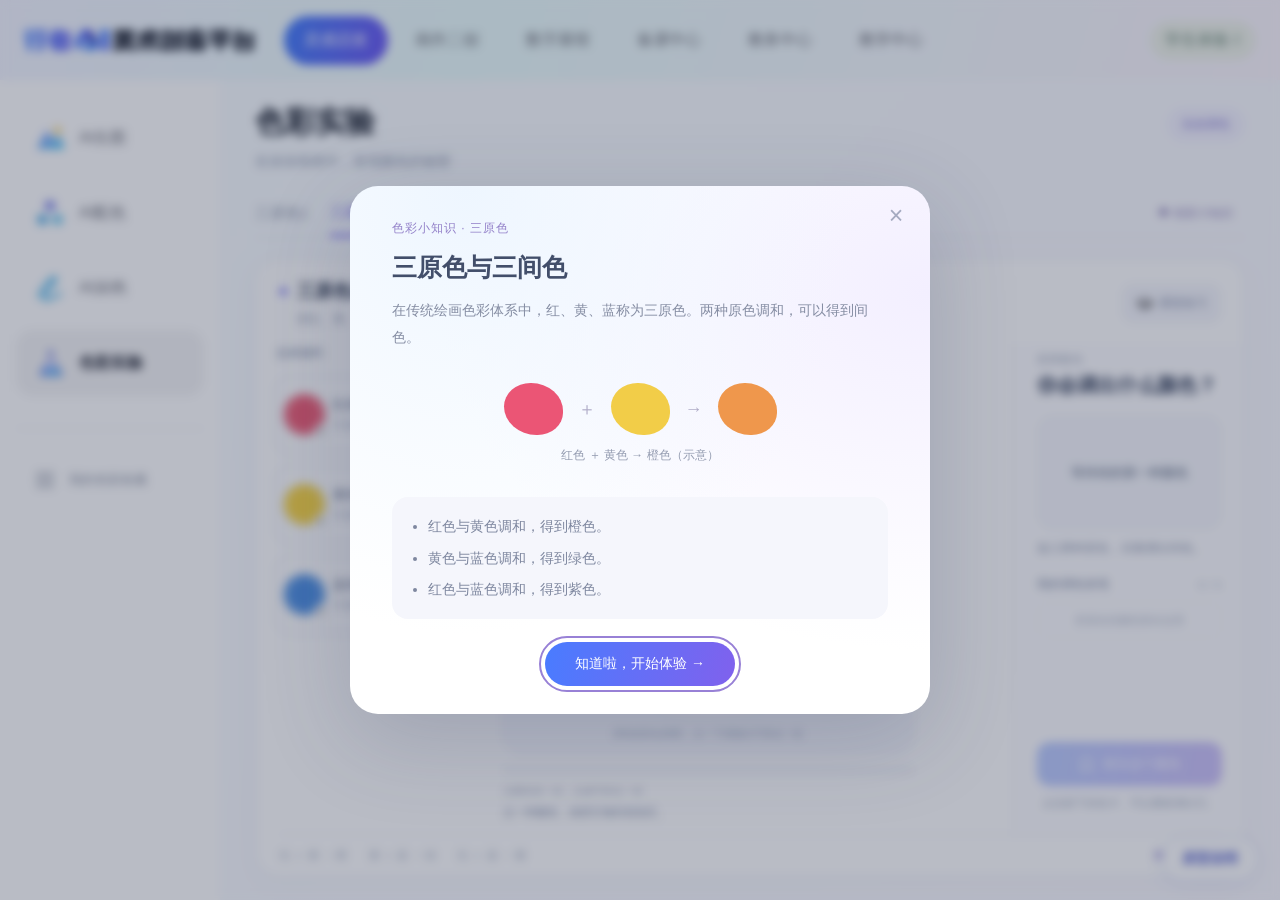
==== commit b7792b3a: "Add contextual prototype guide for tools and classroom workflows" ====
--- a/色彩实验_学生端.html
+++ b/色彩实验_学生端.html
@@ -286,3 +286,6 @@
 
 <link rel="stylesheet" href="色彩实验室_assets/mixing-desk.css?v=64">
 <script src="色彩实验室_assets/mixing-desk.js?v=64"></script>
+
+<link rel="stylesheet" href="色彩实验室_assets/prototype-guide.css?v=66">
+<script src="色彩实验室_assets/prototype-guide.js?v=66"></script>
--- a/色彩实验室_assets/prototype-guide.css
+++ b/色彩实验室_assets/prototype-guide.css
@@ -0,0 +1 @@
+#pg-trigger,#pg-layer,#pg-badges{font-family:"PingFang SC","Microsoft YaHei",sans-serif;letter-spacing:normal}#pg-trigger{position:fixed;right:22px;bottom:20px;z-index:8990;border:1px solid #dfe5ff;border-radius:24px;background:#fff;color:#5965ce;padding:11px 19px;font-size:14px;font-weight:600;box-shadow:0 4px 18px #4054a517;cursor:pointer}#pg-trigger:hover{background:#f3f5ff}#pg-trigger:disabled{opacity:.5}#pg-layer[hidden],#pg-badges[hidden]{display:none!important}#pg-layer{position:fixed;inset:0;z-index:12000;color:#263247;font-size:14px;line-height:1.75}.pg-backdrop{position:absolute;inset:0;background:#18243f38}.pg-drawer{box-sizing:border-box;position:absolute;right:0;top:0;bottom:0;width:min(540px,100vw);background:#fff;box-shadow:-12px 0 50px #1c2a4d20;display:flex;flex-direction:column}.pg-drawer *{box-sizing:border-box}.pg-drawer header{display:flex;align-items:center;justify-content:space-between;padding:24px 28px 18px;border-bottom:1px solid #edf0f7}.pg-eyebrow{font-size:12px;color:#8a90a5}.pg-drawer h2{font-size:23px;line-height:1.5;margin:4px 0 0;color:#24304a;font-weight:650}.pg-drawer button,.pg-drawer select{font-family:inherit;font-size:13px;cursor:pointer}.pg-drawer button{border:1px solid #e1e6f1;background:#fff;border-radius:8px;color:#5b6580;padding:6px 10px}.pg-drawer button:hover{background:#f3f5ff;color:#5266ef}.pg-drawer button:disabled{opacity:.38;cursor:default}#pg-close{font-size:27px;line-height:30px;width:38px;height:38px;border:0;background:#f3f5fa;padding:0;flex-shrink:0}.pg-context{padding:15px 28px 0;display:flex;align-items:center;gap:8px}.pg-context label{white-space:nowrap;font-size:12px;color:#7d879b}.pg-context select{flex:1;min-width:0;border:1px solid #e0e6f1;border-radius:8px;padding:8px;background:white;color:#33415c}.pg-tools{display:flex;gap:8px;padding:12px 28px 0;flex-wrap:wrap}#pg-notice{font-size:12px;color:#8992a7;margin:10px 28px 14px;line-height:1.6;min-height:19px}#pg-content{flex:1;overflow:auto;overscroll-behavior:contain;padding:0 28px 24px}.pg-meta{display:flex;align-items:center;gap:10px;color:#8791a8;font-size:12px}.pg-meta code{font-family:monospace;background:#f2f5fa;border-radius:5px;padding:1px 7px}.pg-drawer section{border-bottom:1px solid #edf0f7;padding:20px 0}.pg-drawer h3{color:#5266df;font-size:14px;letter-spacing:.3px;margin:0 0 12px}.pg-drawer p{font-size:14px;margin:0;color:#5e6b80;line-height:1.85}.pg-drawer ol,.pg-drawer ul{margin:0;padding-left:21px;color:#5e6b80}.pg-drawer li{padding-left:3px;margin:7px 0}.pg-features article{display:flex;gap:12px;margin:0 0 18px}.pg-features article:last-child{margin-bottom:0}.pg-features h4{font-size:14px;margin:0 0 4px;color:#35435f}.pg-features p{font-size:13px}.pg-number{width:28px;height:28px;flex-shrink:0;background:#eef1ff!important;color:#586ae7!important;border:0!important;padding:0!important}.pg-locate{border:0!important;font-size:11px!important;color:#8995b4!important;padding:4px 0!important}.pg-boundaries{background:#f7f9fd;border-radius:12px;padding:16px!important;margin-top:18px;border:0!important}.pg-boundaries h3{color:#69758f}.pg-boundaries li{font-size:13px}.pg-drawer footer{font-size:11px;color:#939bb0;background:#fafbfe;border-top:1px solid #edf0f7;padding:14px 28px;line-height:1.7}.pg-drawer [contenteditable=true]{outline:1px dashed #b5bff1;border-radius:4px;min-height:24px;padding:4px;background:#fafbff}.pg-drawer [contenteditable=true]:focus{outline:2px solid #697bff}.pg-highlight{outline:3px solid #6877ff!important;outline-offset:5px!important}#pg-badges{position:fixed;inset:0;pointer-events:none;z-index:11999}#pg-badges button{position:absolute;width:28px;height:28px;border:2px solid #fff;border-radius:50%;color:#fff;background:#5b6ef2;box-shadow:0 2px 8px #3548b640;cursor:pointer;pointer-events:auto;font-size:12px;font-weight:700}.pg-peek .pg-backdrop{opacity:0}.pg-peek .pg-drawer{opacity:.35;pointer-events:none}#pg-layer button:focus-visible,#pg-layer select:focus-visible,#pg-trigger:focus-visible{outline:3px solid #8391ff;outline-offset:3px}@media(max-width:640px){#pg-trigger{right:12px;bottom:12px;font-size:12px;padding:9px 13px}.pg-drawer header{padding:18px 20px}.pg-context{padding:12px 20px 0}.pg-tools{padding:12px 20px 0;gap:6px}#pg-content{padding:0 20px 20px}#pg-notice{margin-left:20px;margin-right:20px}.pg-drawer footer{padding:12px 20px}.pg-drawer h2{font-size:21px}}
